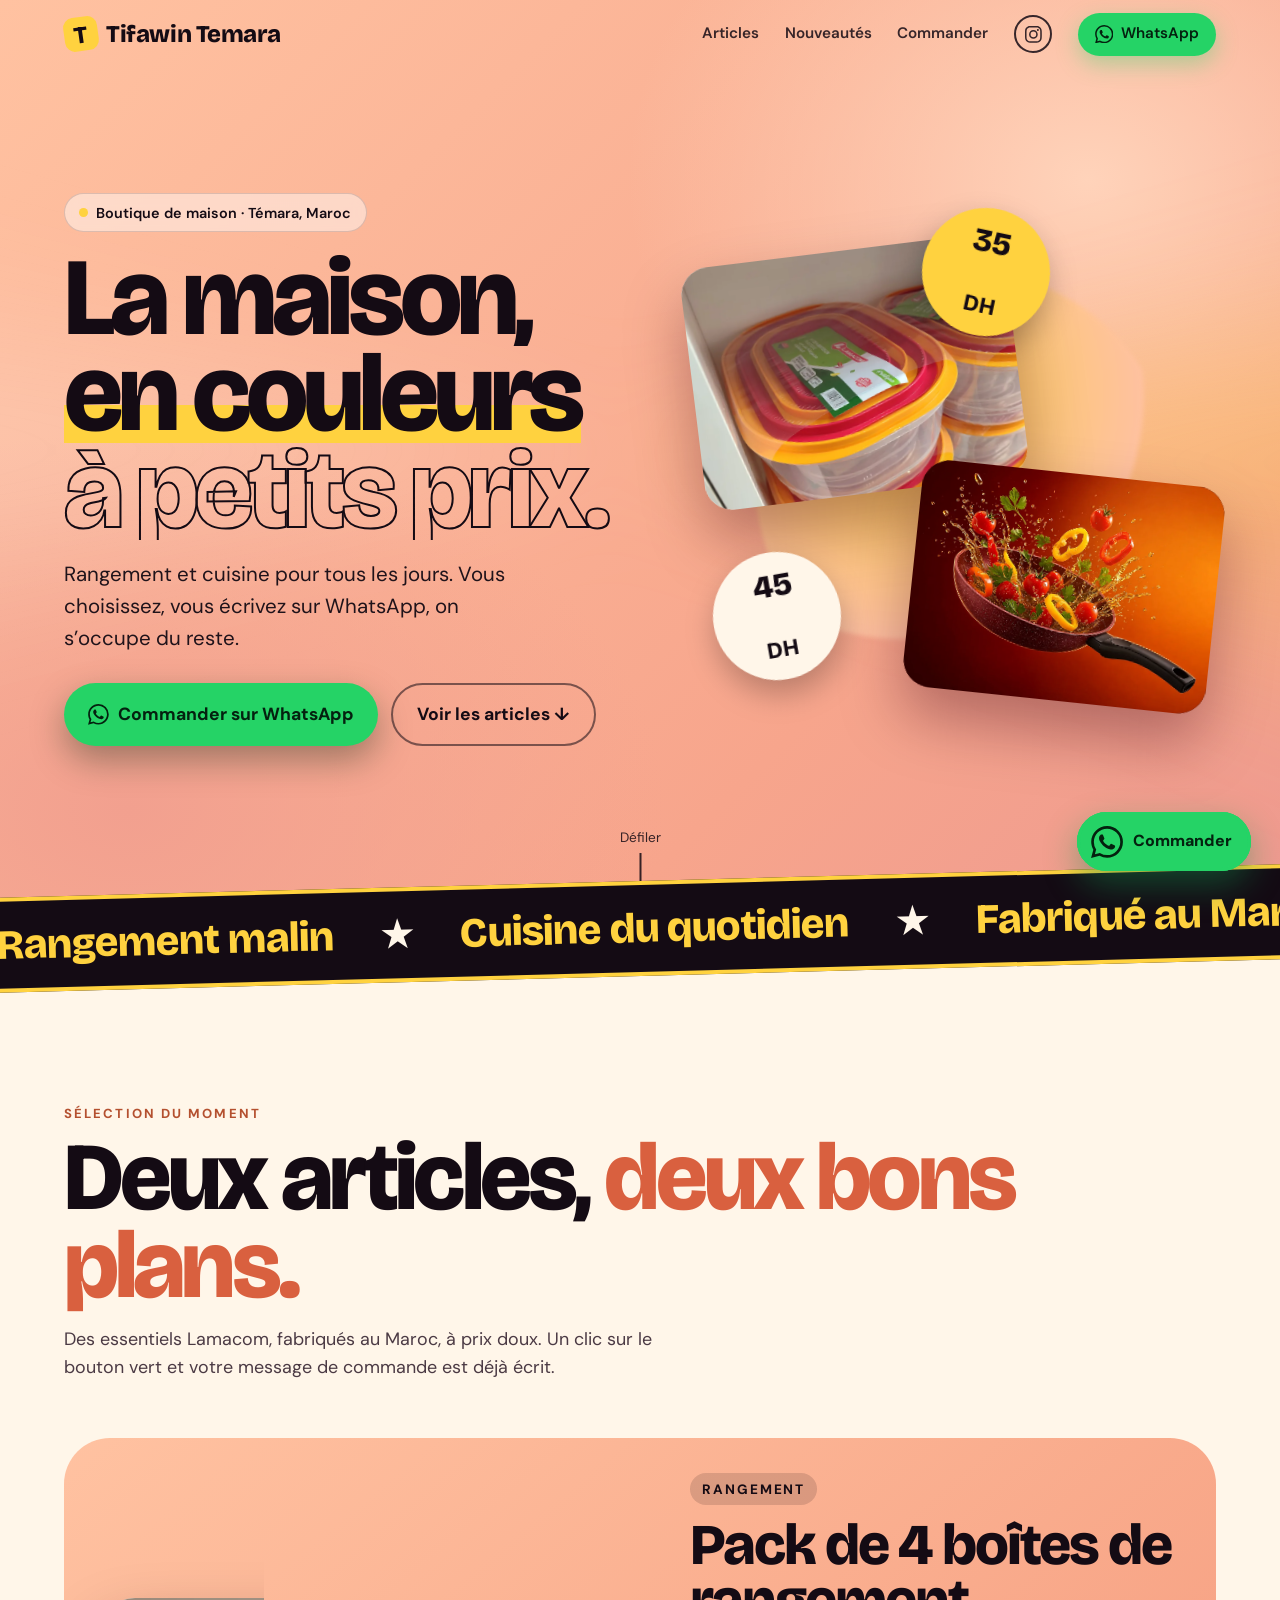
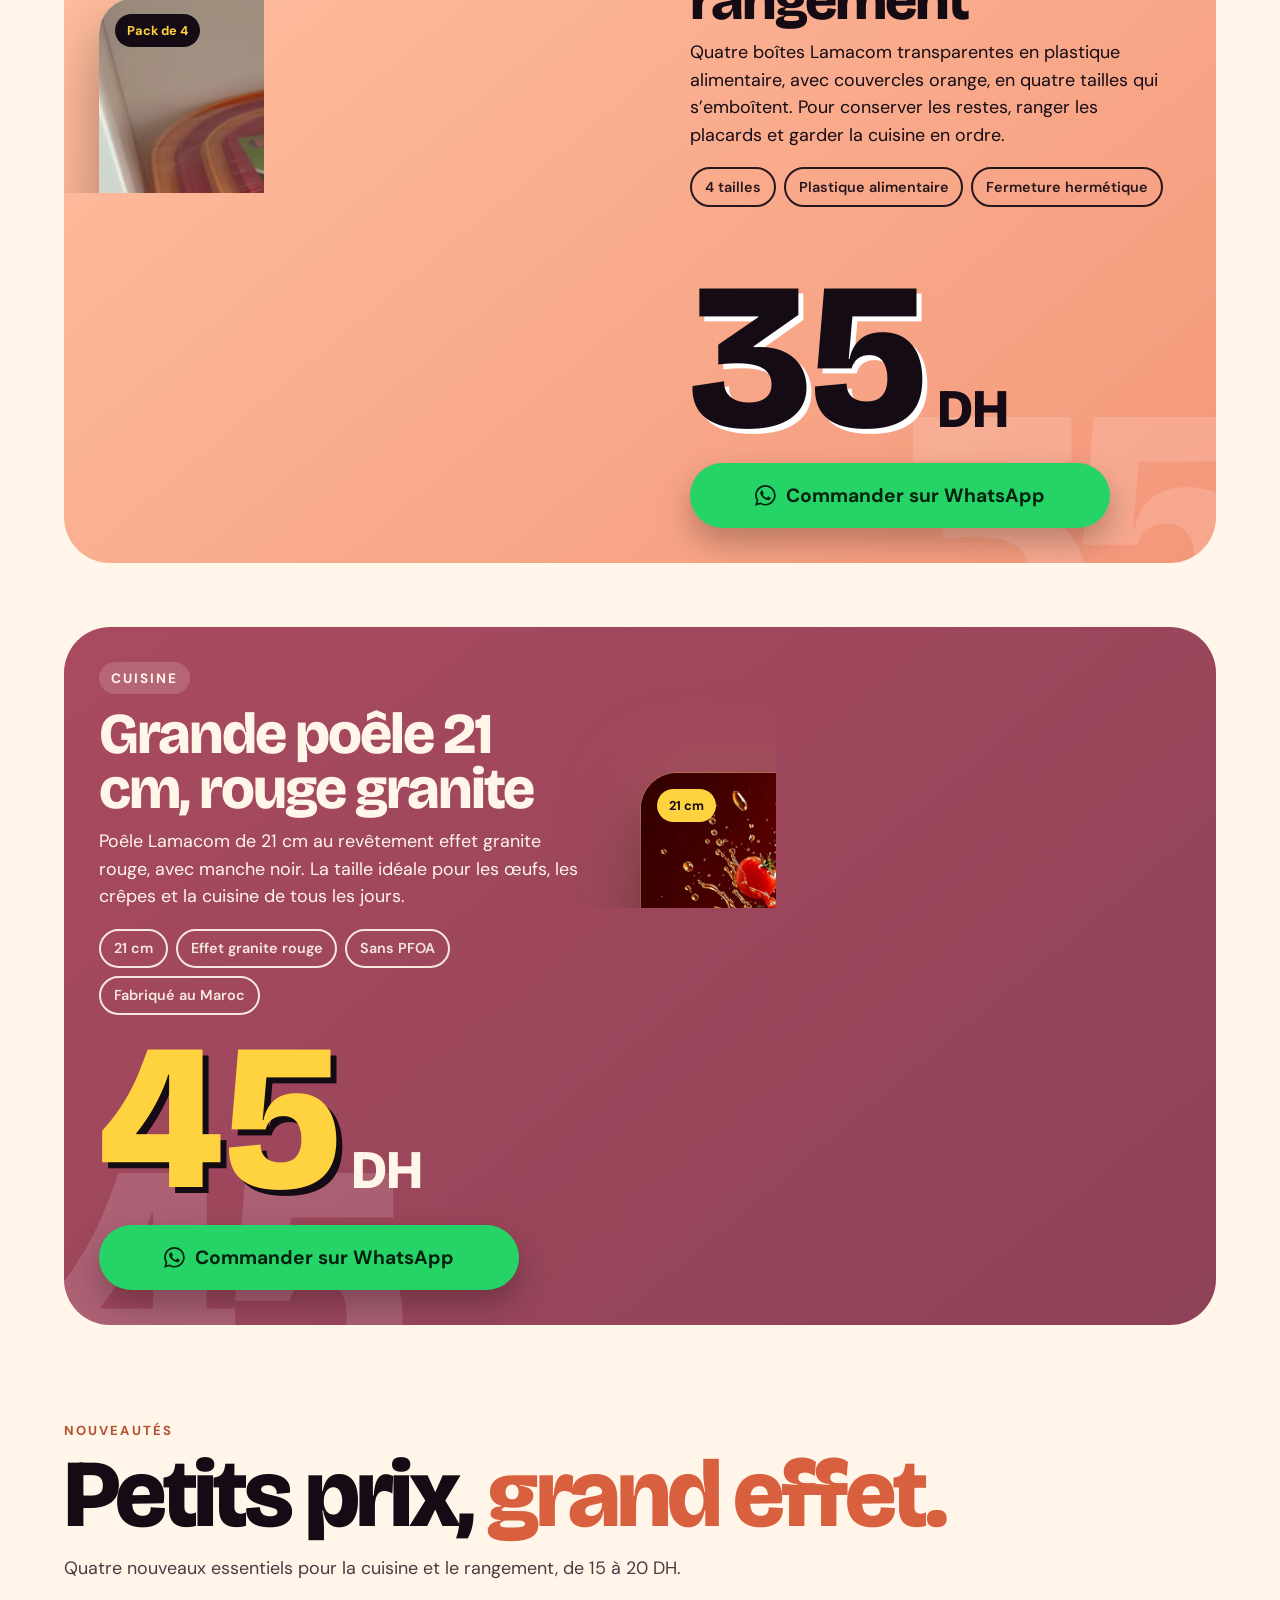
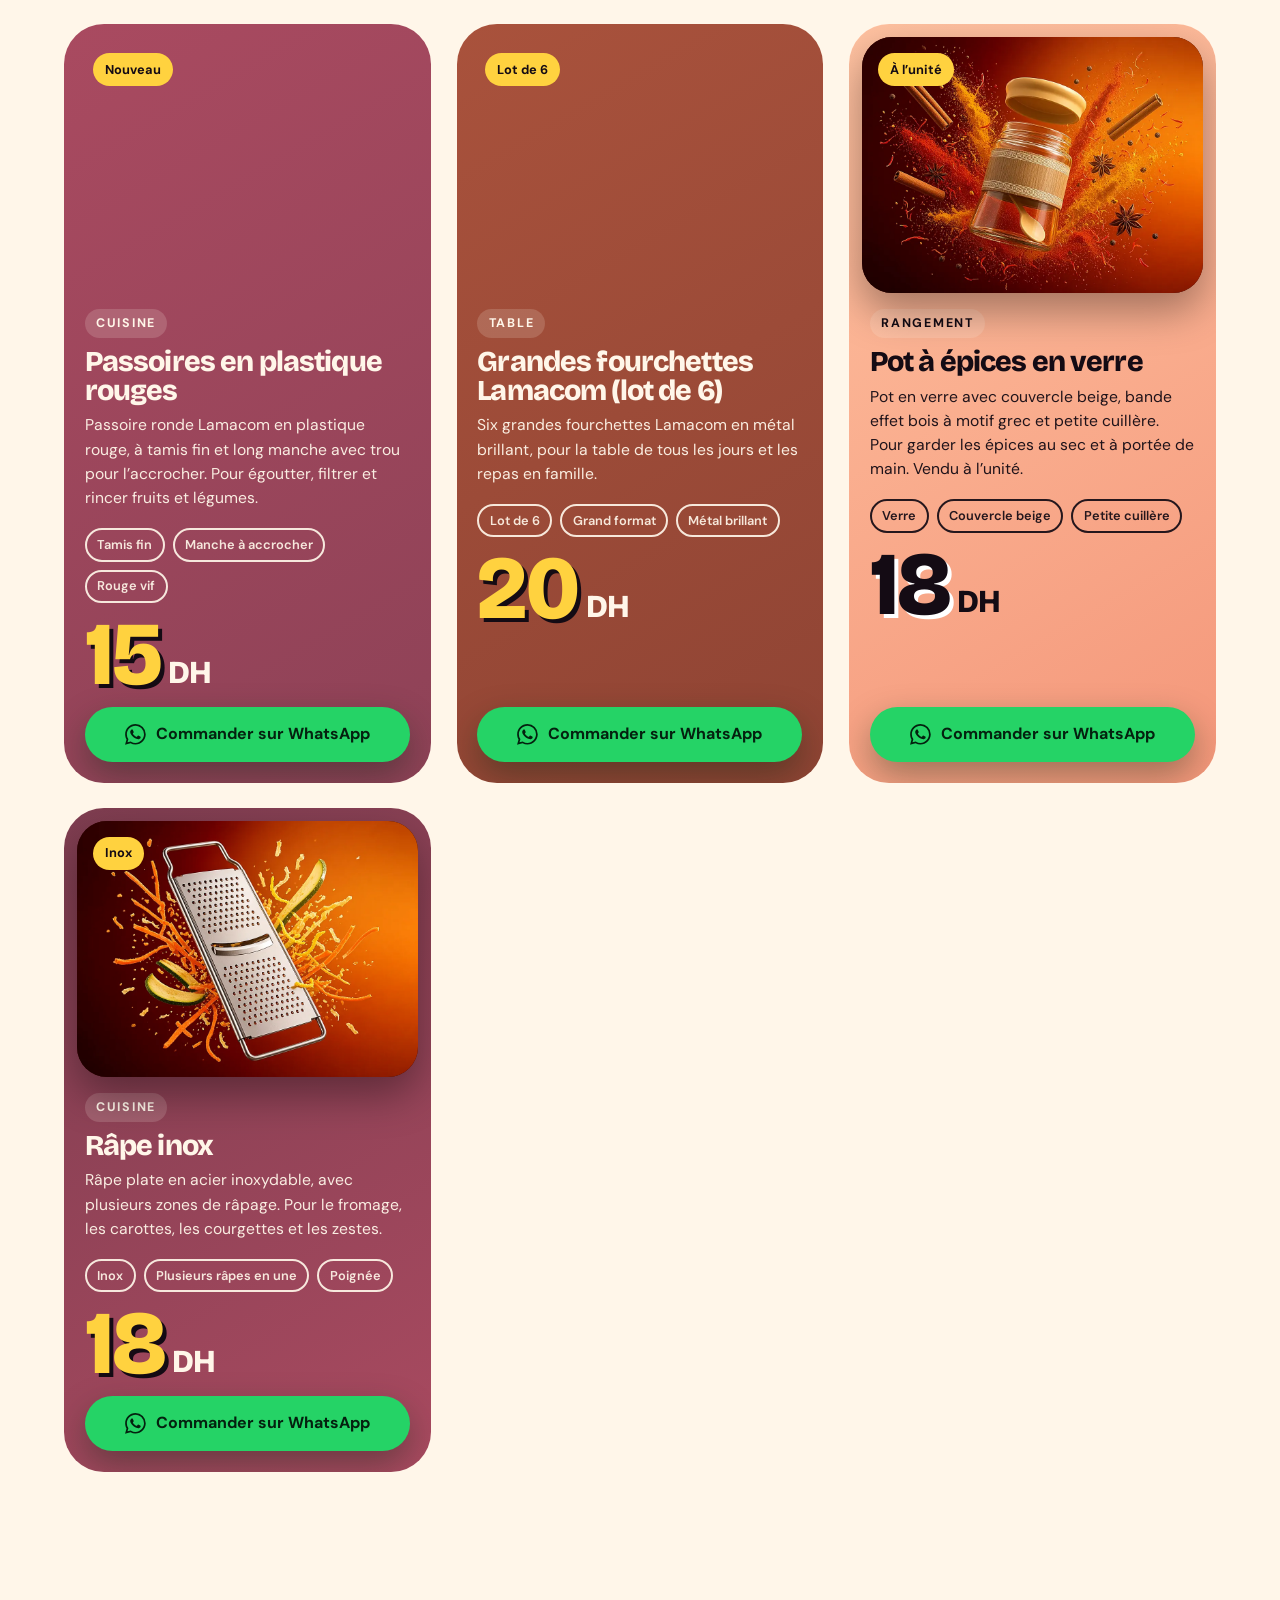
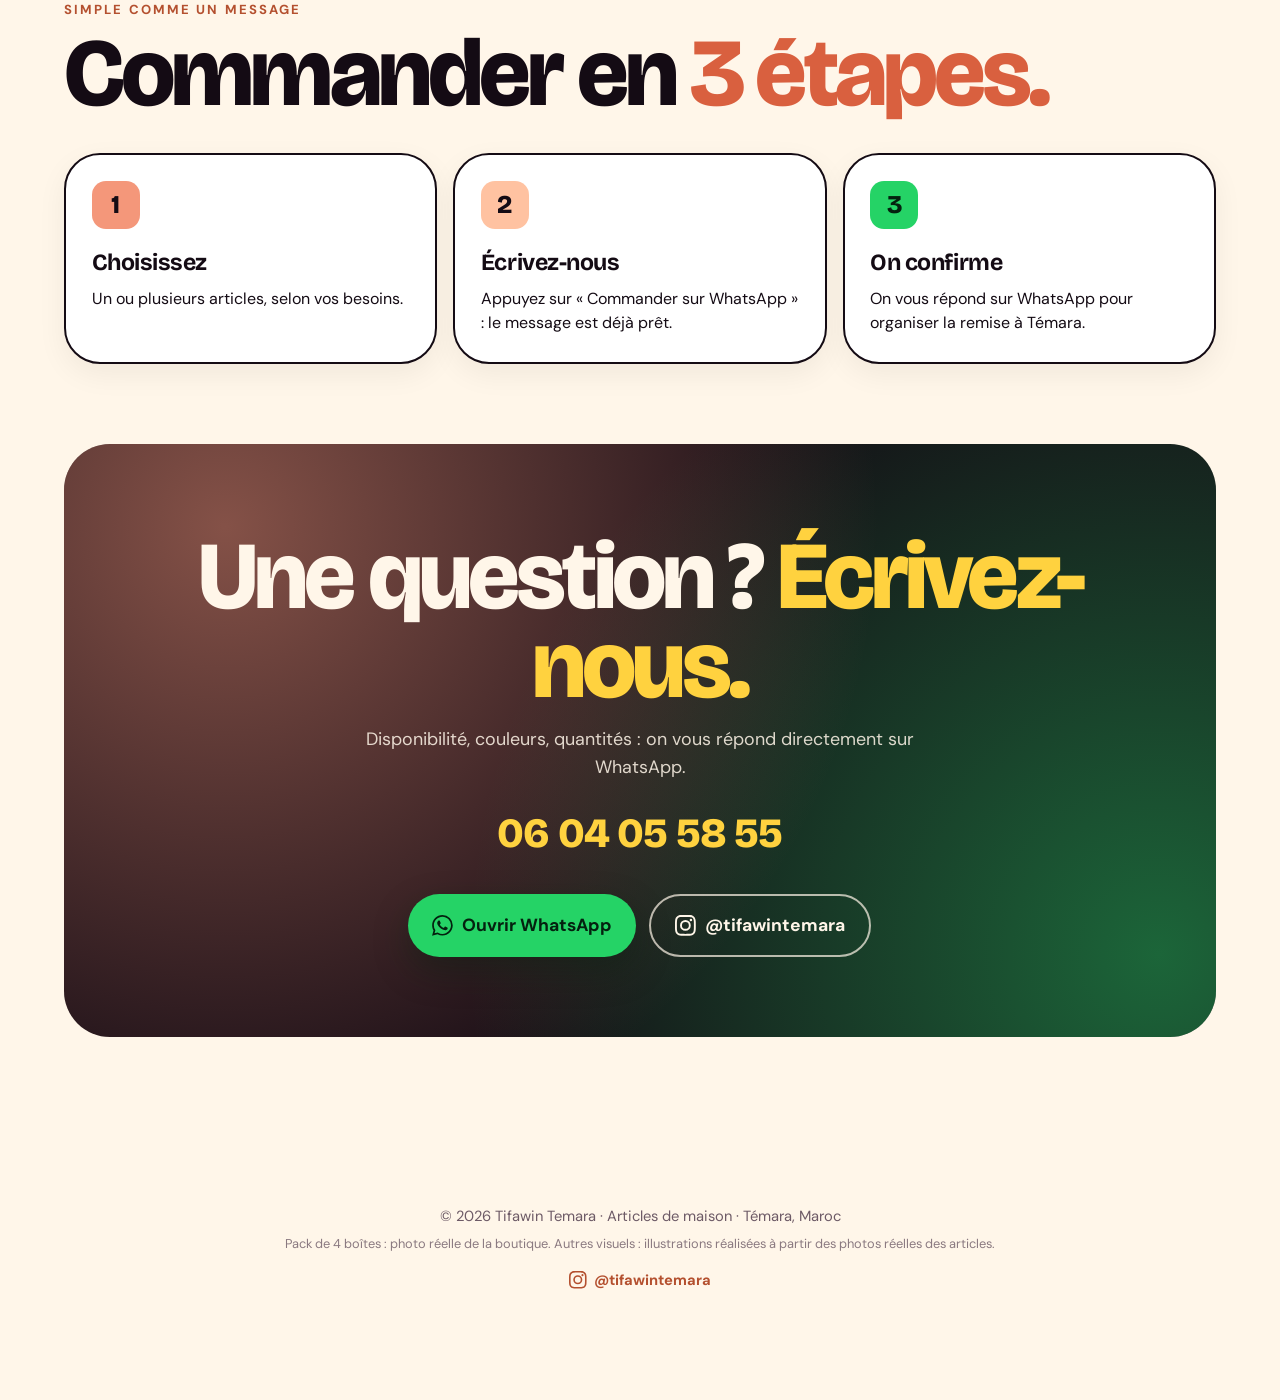
==== index.html @ 14a7c027 "Boîtes : vraie photo de la boutique ; lien Instagram @tifawintemara (index.html seulement)" ====
<!DOCTYPE html>
<html lang="fr">
<head>
<meta charset="UTF-8">
<meta name="viewport" content="width=device-width, initial-scale=1, viewport-fit=cover">
<title>Tifawin Temara · Boîtes de rangement & poêle granite à Témara</title>
<meta name="description" content="Tifawin Temara, boutique d’articles de maison à Témara : pack de 4 boîtes de rangement à 35 DH, grande poêle 21 cm rouge granite à 45 DH, passoires, fourchettes, pot à épices et râpe inox dès 15 DH. Commande directe sur WhatsApp.">
<meta name="theme-color" content="#F4977A">
<link rel="canonical" href="https://tifawintemara.github.io/">
<meta property="og:type" content="website">
<meta property="og:locale" content="fr_MA">
<meta property="og:site_name" content="Tifawin Temara">
<meta property="og:title" content="Tifawin Temara · La maison, en couleurs">
<meta property="og:description" content="Pack de 4 boîtes à 35 DH, poêle 21 cm rouge granite à 45 DH. Commandez sur WhatsApp.">
<meta property="og:url" content="https://tifawintemara.github.io/">
<meta name="twitter:card" content="summary">
<link rel="icon" href="data:image/svg+xml,%3Csvg xmlns='http://www.w3.org/2000/svg' viewBox='0 0 64 64'%3E%3Crect width='64' height='64' rx='16' fill='%23F4977A'/%3E%3Ctext x='32' y='45' font-size='38' font-family='Arial' font-weight='900' fill='%23FFF6E9' text-anchor='middle'%3ET%3C/text%3E%3C/svg%3E">
<link rel="preconnect" href="https://fonts.googleapis.com">
<link rel="preconnect" href="https://fonts.gstatic.com" crossorigin>
<link href="https://fonts.googleapis.com/css2?family=Bricolage+Grotesque:opsz,wght@12..96,400..800&family=DM+Sans:opsz,wght@9..40,400..700&display=swap" rel="stylesheet">
<script type="application/ld+json">
{"@context":"https://schema.org","@type":"Store","name":"Tifawin Temara","address":{"@type":"PostalAddress","addressLocality":"Témara","addressCountry":"MA"},"url":"https://tifawintemara.github.io/","telephone":"+212604055855","sameAs":["https://www.instagram.com/tifawintemara/"],
"makesOffer":[{"@type":"Offer","price":"35","priceCurrency":"MAD","itemOffered":{"@type":"Product","name":"Pack de 4 boîtes de rangement"}},{"@type":"Offer","price":"45","priceCurrency":"MAD","itemOffered":{"@type":"Product","name":"Grande poêle 21 cm, rouge granite"}},{"@type":"Offer","price":"15","priceCurrency":"MAD","itemOffered":{"@type":"Product","name":"Passoires en plastique rouges"}},{"@type":"Offer","price":"20","priceCurrency":"MAD","itemOffered":{"@type":"Product","name":"Grandes fourchettes Lamacom (lot de 6)"}},{"@type":"Offer","price":"18","priceCurrency":"MAD","itemOffered":{"@type":"Product","name":"Pot à épices en verre"}},{"@type":"Offer","price":"18","priceCurrency":"MAD","itemOffered":{"@type":"Product","name":"Râpe inox"}}]}
</script>
<style>
:root{
  --fire:#F4977A; --tang:#FFC2A1; --sun:#FFD23F; --berry:#A94A60; --wine:#8E4257; --fire-text:#B4502F; --fire-title:#D9603F;
  --ink:#140B14; --cream:#FFF6E9; --paper:#FFFFFF; --wa:#25D366; --wa-dark:#128C4A;
  --display:"Bricolage Grotesque", "Arial Black", system-ui, sans-serif;
  --body:"DM Sans", system-ui, sans-serif;
  --r:clamp(20px,3vw,36px);
  --pad:clamp(1.1rem,5vw,4.5rem);
  --ease:cubic-bezier(.2,.8,.2,1);
}
*,*::before,*::after{box-sizing:border-box;margin:0;padding:0}
html{scroll-behavior:smooth;-webkit-text-size-adjust:100%;overflow-x:clip}
body{font-family:var(--body);background:var(--cream);color:var(--ink);line-height:1.55;overflow-x:clip;-webkit-font-smoothing:antialiased}
img,video{display:block;max-width:100%}
a{color:inherit}
:focus-visible{outline:3px solid var(--sun);outline-offset:3px;border-radius:8px}
.skip{position:absolute;left:1rem;top:-5rem;z-index:200;background:var(--ink);color:var(--cream);padding:.7rem 1rem;border-radius:12px}
.skip:focus{top:1rem}
.wrap{width:min(1240px,100% - 2*var(--pad));margin-inline:auto}

/* progress bar (scroll-driven, CSS) */
.progress{position:fixed;inset:0 0 auto 0;height:5px;z-index:120;background:linear-gradient(90deg,var(--sun),var(--fire),var(--berry));transform-origin:0 50%;transform:scaleX(0)}
@supports (animation-timeline: scroll()){
  .progress{animation:grow linear both;animation-timeline:scroll(root)}
  @keyframes grow{to{transform:scaleX(1)}}
}

/* header */
.top{position:fixed;inset:0 0 auto 0;z-index:100;padding:.8rem var(--pad);display:flex;align-items:center;justify-content:space-between;gap:1rem;transition:background .35s,box-shadow .35s,padding .35s}
.top.scrolled{background:rgba(20,11,20,.82);backdrop-filter:blur(14px) saturate(1.4);-webkit-backdrop-filter:blur(14px) saturate(1.4);box-shadow:0 10px 30px rgba(0,0,0,.18);padding-block:.55rem}
.logo{font-family:var(--display);font-weight:800;font-size:clamp(1.15rem,2.4vw,1.5rem);letter-spacing:-.02em;text-decoration:none;color:var(--ink);display:flex;align-items:center;gap:.55rem}
.logo i{display:grid;place-items:center;width:2.1rem;height:2.1rem;border-radius:10px;background:var(--sun);color:var(--ink);font-style:normal;transform:rotate(-8deg)}
.top nav{display:flex;gap:clamp(.6rem,2vw,1.6rem);align-items:center}
.top nav a{color:var(--ink);text-decoration:none;font-weight:600;font-size:.95rem}
.top.scrolled .logo,.top.scrolled nav a.hide-s{color:var(--cream)}
.top nav a.hide-s{opacity:.85}
.top nav a.hide-s:hover{opacity:1;color:var(--fire-text)}
.top.scrolled nav a.hide-s:hover{color:var(--sun)}
.pill{display:inline-flex;align-items:center;gap:.5rem;background:var(--wa);color:#04210F!important;padding:.6rem 1.05rem;border-radius:999px;font-weight:700;box-shadow:0 8px 22px rgba(37,211,102,.35);transition:transform .25s var(--ease)}
.pill:hover{transform:translateY(-2px) scale(1.03)}
.pill svg{width:1.15rem;height:1.15rem;fill:currentColor}
@media (max-width:640px){.hide-s{display:none}}

/* hero */
.hero{position:relative;min-height:100svh;display:grid;align-items:center;overflow:hidden;color:var(--ink);
  background:radial-gradient(60% 70% at 85% 20%,#FFD3BA 0%,transparent 60%),radial-gradient(70% 70% at 10% 90%,#F2A08F 0%,transparent 60%),linear-gradient(135deg,var(--tang),#F7A58C 70%,#EE9A90);isolation:isolate;padding-block:6.5rem 4rem}
.hero::before{content:"";position:absolute;inset:-20%;z-index:-1;background:conic-gradient(from 0deg,transparent 0 20%,rgba(255,210,63,.35) 25%,transparent 32% 70%,rgba(255,255,255,.18) 75%,transparent 80%);filter:blur(60px);animation:spin 18s linear infinite}
@keyframes spin{to{transform:rotate(1turn)}}
.hero-grid{display:grid;grid-template-columns:1.05fr .95fr;gap:clamp(1.5rem,4vw,3rem);align-items:center}
.kicker{display:inline-flex;align-items:center;gap:.5rem;background:rgba(255,255,255,.45);border:1px solid rgba(20,11,20,.15);padding:.45rem .9rem;border-radius:999px;font-weight:600;font-size:.9rem;backdrop-filter:blur(6px)}
.kicker b{width:.55rem;height:.55rem;border-radius:50%;background:var(--sun);box-shadow:0 0 0 0 rgba(255,210,63,.7);animation:ping 1.8s infinite}
@keyframes ping{70%{box-shadow:0 0 0 12px rgba(255,210,63,0)}100%{box-shadow:0 0 0 0 rgba(255,210,63,0)}}
.hero h1{font-family:var(--display);font-weight:800;line-height:.88;letter-spacing:-.045em;font-size:clamp(3.2rem,8.6vw,8rem);margin:1.1rem 0 1.2rem}
.hero h1 .l{display:block;overflow:hidden}
.hero h1 .l span{display:inline-block;transform:translateY(105%);animation:rise .9s var(--ease) forwards}
.hero h1 .l:nth-child(2) span{animation-delay:.12s}
.hero h1 .l:nth-child(3) span{animation-delay:.24s}
.hero h1 em{font-style:normal;color:var(--ink);background:linear-gradient(transparent 58%,var(--sun) 58% 90%,transparent 90%);-webkit-box-decoration-break:clone;box-decoration-break:clone}
.hero h1 .out{color:transparent;-webkit-text-stroke:2px var(--ink)}
@keyframes rise{to{transform:none}}
.hero p.lead{font-size:clamp(1.05rem,1.6vw,1.3rem);max-width:34ch;opacity:.95}
.ctas{display:flex;flex-wrap:wrap;gap:.8rem;margin-top:1.8rem}
.btn{display:inline-flex;align-items:center;justify-content:center;gap:.6rem;font-weight:700;font-size:clamp(1rem,1.4vw,1.1rem);padding:1rem 1.5rem;border-radius:999px;text-decoration:none;transition:transform .25s var(--ease),box-shadow .25s,background .25s;will-change:transform}
.btn svg{width:1.3rem;height:1.3rem;fill:currentColor;flex:none}
.btn-wa{background:var(--wa);color:#04210F;box-shadow:0 14px 34px rgba(4,33,15,.35)}
.btn-wa:hover{transform:translateY(-3px);box-shadow:0 20px 40px rgba(4,33,15,.4)}
.btn-ghost{color:var(--ink);border:2px solid rgba(20,11,20,.55)}
.btn-ghost:hover{background:var(--ink);color:var(--cream)}
.stage{position:relative;aspect-ratio:1/1;width:100%;max-width:620px;justify-self:center}
.blob{position:absolute;border-radius:50%;filter:blur(2px)}
.blob.a{inset:12% 8% 8% 12%;background:radial-gradient(circle at 35% 30%,var(--sun),var(--tang) 60%,transparent 61%);opacity:.95;animation:breathe 7s ease-in-out infinite}
@keyframes breathe{50%{transform:scale(1.06) rotate(8deg)}}
.float{position:absolute;border-radius:28px;background:var(--paper);box-shadow:0 30px 60px rgba(60,0,20,.35);overflow:hidden;transition:transform .2s linear}
.float img{width:100%;height:100%;object-fit:cover}
.float.f1{background:#f4f1ec;width:62%;aspect-ratio:4/3;left:0;top:8%;rotate:-7deg;animation:bob 6s ease-in-out infinite}
.float.f2{background:#3a0a0a;width:58%;aspect-ratio:4/3;right:0;bottom:6%;rotate:6deg;animation:bob 6s ease-in-out -3s infinite}
@keyframes bob{50%{translate:0 -16px}}
.sticker{position:absolute;z-index:3;display:grid;place-items:center;text-align:center;width:clamp(86px,12vw,128px);aspect-ratio:1;border-radius:50%;background:var(--sun);color:var(--ink);font-family:var(--display);font-weight:800;line-height:.9;box-shadow:0 14px 30px rgba(0,0,0,.25);animation:wob 4s ease-in-out infinite}
.sticker small{display:block;font-size:.72em;font-weight:700}
.sticker.s1{left:44%;top:0;font-size:clamp(1.3rem,2.6vw,2rem);rotate:12deg}
.sticker.s2{left:4%;bottom:10%;font-size:clamp(1.3rem,2.6vw,2rem);background:var(--cream);rotate:-10deg;animation-delay:-2s}
@keyframes wob{50%{transform:scale(1.08) rotate(-6deg)}}
.scroll-hint{position:absolute;left:50%;bottom:1.2rem;translate:-50% 0;font-size:.85rem;opacity:.85;display:flex;flex-direction:column;align-items:center;gap:.3rem}
.scroll-hint::after{content:"";width:2px;height:28px;background:var(--ink);animation:drip 1.6s ease-in-out infinite;transform-origin:top}
@keyframes drip{0%{transform:scaleY(0)}50%{transform:scaleY(1)}100%{transform:scaleY(0);transform-origin:bottom}}
@media (max-width:860px){
  .hero-grid{grid-template-columns:1fr}
  .stage{max-width:440px;order:-1;margin-top:.5rem}
  .hero{padding-block:5.5rem 3.5rem}
  .scroll-hint{display:none}
}

/* marquee */
.marquee{background:var(--ink);color:var(--sun);overflow:hidden;border-block:4px solid var(--sun);rotate:-1.5deg;margin:-1.2rem -2vw 0;position:relative;z-index:5}
.marquee .track{display:flex;width:max-content;animation:slide 26s linear infinite}
.marquee span{font-family:var(--display);font-weight:800;font-size:clamp(1.4rem,3.6vw,2.6rem);padding:.7rem 1.4rem;white-space:nowrap;letter-spacing:-.02em}
.marquee span:nth-child(even){color:var(--cream)}
@keyframes slide{to{transform:translateX(-50%)}}

/* section heads */
.section{padding-block:clamp(4.5rem,10vw,8rem)}
.eyebrow{font-weight:700;text-transform:uppercase;letter-spacing:.16em;font-size:.82rem;color:var(--fire-text)}
.h2{font-family:var(--display);font-weight:800;letter-spacing:-.04em;line-height:.92;font-size:clamp(2.6rem,7.5vw,6rem);margin:.6rem 0 1rem}
.h2 em{font-style:normal;color:var(--fire-title)}
.sub{max-width:52ch;font-size:clamp(1rem,1.4vw,1.15rem);color:#4b3a44}

/* products */
.products{display:grid;gap:clamp(2rem,5vw,4rem);margin-top:clamp(2rem,5vw,3.5rem)}
.product{--accent:var(--tang);--accent2:var(--fire);position:relative;display:grid;grid-template-columns:1.1fr 1fr;gap:clamp(1.2rem,4vw,3.5rem);align-items:center;padding:clamp(1.1rem,3vw,2.2rem);border-radius:calc(var(--r) + 10px);background:linear-gradient(140deg,var(--accent),var(--accent2));color:var(--ink);overflow:hidden;container-type:inline-size;isolation:isolate}
.product.pan{--accent:var(--berry);--accent2:var(--wine);color:var(--cream);grid-template-columns:1fr 1.1fr}
.product.pan .media{order:2}
.product .tilt{background:#3a0a0a}
.product.box .tilt{background:#f4f1ec}
.product.pan .tilt{background:#3a0a0a;box-shadow:0 30px 70px rgba(0,0,0,.45),0 0 0 1px rgba(255,210,63,.25),0 0 80px rgba(244,151,122,.35)}
.product.pan .badge{background:var(--sun);color:var(--ink)}
.product::before{content:attr(data-big);position:absolute;z-index:-1;right:-2%;bottom:-18%;font-family:var(--display);font-weight:800;font-size:clamp(9rem,26vw,22rem);line-height:1;letter-spacing:-.06em;color:rgba(255,255,255,.14);pointer-events:none}
.product.pan::before{left:-2%;right:auto}
.media{perspective:1100px}
.tilt{position:relative;border-radius:var(--r);background:var(--paper);aspect-ratio:4/3;overflow:hidden;box-shadow:0 30px 60px rgba(40,0,10,.35);transform-style:preserve-3d;transition:transform .5s var(--ease)}
.tilt img,.tilt video{width:100%;height:100%;object-fit:cover}
.tilt .kb{animation:kenburns 16s ease-in-out infinite alternate;transform-origin:60% 55%}
@keyframes kenburns{from{transform:scale(1)}to{transform:scale(1.12) translate(-2%,-1.5%)}}
.tilt .shine{position:absolute;inset:0;pointer-events:none;background:radial-gradient(circle at var(--mx,50%) var(--my,30%),rgba(255,255,255,.55),transparent 45%);opacity:0;transition:opacity .3s;mix-blend-mode:soft-light}
.tilt:hover .shine{opacity:1}
.badge{position:absolute;top:1rem;left:1rem;z-index:2;background:var(--ink);color:var(--sun);font-weight:700;font-size:.8rem;padding:.4rem .75rem;border-radius:999px;transform:translateZ(40px)}
.info .tag{display:inline-block;font-weight:700;font-size:.85rem;text-transform:uppercase;letter-spacing:.14em;background:rgba(20,11,20,.14);padding:.35rem .75rem;border-radius:999px}
.product.pan .info .tag{background:rgba(255,246,233,.16)}
.info h3{font-family:var(--display);font-weight:800;letter-spacing:-.035em;line-height:.95;font-size:clamp(2rem,5vw,3.6rem);margin:.8rem 0 .7rem}
.info p{font-size:clamp(1rem,1.4vw,1.15rem);max-width:40ch}
.feats{list-style:none;display:flex;flex-wrap:wrap;gap:.5rem;margin:1.1rem 0 0}
.feats li{font-weight:600;font-size:.9rem;padding:.4rem .8rem;border-radius:999px;border:2px solid currentColor;opacity:.92}
.price{display:flex;align-items:flex-end;gap:.6rem;margin:1.3rem 0 1.4rem;font-family:var(--display);font-weight:800;line-height:.8;letter-spacing:-.06em}
.price .n{font-size:clamp(6rem,22vw,13rem);color:var(--paper);text-shadow:6px 6px 0 var(--ink)}
.product.pan .price .n{color:var(--sun)}
.product.box .price .n{color:var(--ink);text-shadow:5px 5px 0 var(--paper)}
.price .c{font-size:clamp(1.8rem,5vw,3.4rem);padding-bottom:.6rem}
@container (max-width: 760px){
  .product,.product.pan{grid-template-columns:1fr}
  .product.pan .media{order:0}
}
@media (max-width:760px){
  .product,.product.pan{grid-template-columns:1fr}
  .product.pan .media{order:0}
}
.btn-order{width:100%;max-width:420px;font-size:clamp(1.05rem,1.6vw,1.2rem);padding:1.1rem 1.6rem}
.product .btn-wa{box-shadow:0 14px 30px rgba(0,0,0,.25)}


/* more items grid */
.more{scroll-margin-top:5rem;margin-top:clamp(3.5rem,8vw,6rem)}
.grid4{display:grid;grid-template-columns:repeat(auto-fit,minmax(min(100%,290px),1fr));gap:clamp(1rem,2.5vw,1.6rem);margin-top:clamp(1.6rem,4vw,2.6rem)}
.card{--c1:var(--berry);--c2:var(--wine);position:relative;display:flex;flex-direction:column;border-radius:calc(var(--r) + 4px);padding:.8rem .8rem 1.3rem;background:linear-gradient(150deg,var(--c1),var(--c2));color:var(--cream);overflow:hidden;isolation:isolate;transition:transform .35s var(--ease),box-shadow .35s}
.card:nth-child(2){--c1:#A9523C;--c2:#8F4434}
.card:nth-child(3){--c1:var(--tang);--c2:var(--fire);color:var(--ink)}
.card:nth-child(4){--c1:#7E3D50;--c2:var(--berry)}
.card:hover{transform:translateY(-6px);box-shadow:0 24px 50px rgba(60,0,20,.3)}
.card .media{perspective:900px}
.card .tilt{border-radius:calc(var(--r) - 6px);background:#3a0a0a;box-shadow:0 18px 40px rgba(0,0,0,.35)}
.card .badge{background:var(--sun);color:var(--ink)}
.card .body{padding:1rem .5rem 0;display:flex;flex-direction:column;flex:1}
.card h3{font-family:var(--display);font-weight:800;letter-spacing:-.03em;line-height:1;font-size:clamp(1.45rem,2.4vw,1.8rem);margin-bottom:.5rem}
.card p{font-size:.98rem;opacity:.95}
.card .feats li{font-size:.8rem;padding:.3rem .65rem}
.card .price{margin:1rem 0 1rem;gap:.4rem}
.card .price .n{font-size:clamp(4.2rem,9vw,5.6rem);color:var(--sun);text-shadow:4px 4px 0 var(--ink)}
.card:nth-child(3) .price .n{color:var(--ink);text-shadow:4px 4px 0 var(--paper)}
.card .price .c{font-size:clamp(1.4rem,3vw,2rem);padding-bottom:.35rem}
.card .btn-order{margin-top:auto;max-width:none;padding:.95rem 1.2rem;font-size:1rem}

/* steps */
.steps{display:grid;grid-template-columns:repeat(auto-fit,minmax(min(100%,240px),1fr));gap:1rem;margin-top:2.2rem;counter-reset:s}
.step{background:var(--paper);border-radius:var(--r);padding:1.6rem;box-shadow:0 10px 30px rgba(20,11,20,.06);border:2px solid var(--ink);position:relative;transition:transform .3s var(--ease),box-shadow .3s}
.step:hover{transform:translate(-4px,-4px);box-shadow:8px 8px 0 var(--ink)}
.step::before{counter-increment:s;content:counter(s);display:grid;place-items:center;width:3rem;height:3rem;border-radius:14px;font-family:var(--display);font-weight:800;font-size:1.6rem;background:var(--fire);color:var(--ink);margin-bottom:1rem}
.step:nth-child(2)::before{background:var(--tang);color:var(--ink)}
.step:nth-child(3)::before{background:var(--wa);color:#04210F}
.step h3{font-family:var(--display);font-size:1.45rem;letter-spacing:-.02em;margin-bottom:.35rem}

/* final cta */
.final{background:var(--ink);color:var(--cream);border-radius:calc(var(--r) + 10px);padding:clamp(2.2rem,7vw,5rem);text-align:center;position:relative;overflow:hidden;isolation:isolate}
.final::before{content:"";position:absolute;inset:-40%;z-index:-1;background:radial-gradient(circle at 30% 30%,rgba(244,151,122,.5),transparent 40%),radial-gradient(circle at 75% 70%,rgba(37,211,102,.45),transparent 40%);animation:spin 22s linear infinite}
.final .h2{color:var(--cream)}
.final .h2 em{color:var(--sun)}
.final .sub{color:rgba(255,246,233,.85);margin-inline:auto}
.final .ctas{justify-content:center}
.num{display:block;font-family:var(--display);font-weight:800;font-size:clamp(1.6rem,4vw,2.6rem);letter-spacing:-.02em;margin-top:1.2rem;color:var(--sun)}
footer{padding:2.5rem var(--pad) 6.5rem;text-align:center;color:#6d5a66;font-size:.92rem}
footer small{display:block;margin-top:.4rem;font-size:.8rem;opacity:.8}

.ig-icon{display:grid;place-items:center;width:2.4rem;height:2.4rem;border-radius:50%;color:var(--ink);border:2px solid currentColor;opacity:.85;transition:opacity .2s,transform .25s var(--ease)}
.ig-icon:hover{opacity:1;transform:translateY(-2px)}
.ig-icon svg{width:1.05rem;height:1.05rem;fill:currentColor}
.top.scrolled .ig-icon{color:var(--cream)}
.btn-ig{color:var(--cream);border:2px solid rgba(255,246,233,.7)}
.btn-ig:hover{background:var(--cream);color:var(--ink)}
.ig-foot{display:inline-flex;align-items:center;gap:.45rem;margin-top:.9rem;font-weight:700;color:var(--fire-text);text-decoration:none}
.ig-foot:hover{text-decoration:underline}
.ig-foot svg{width:1.1rem;height:1.1rem;fill:currentColor}
/* floating whatsapp */
.wa-float{position:fixed;right:clamp(1rem,3vw,1.8rem);bottom:clamp(1rem,3vw,1.8rem);z-index:150;display:flex;align-items:center;gap:.6rem;background:var(--wa);color:#04210F;text-decoration:none;font-weight:800;border-radius:999px;padding:.85rem 1.2rem .85rem .9rem;box-shadow:0 14px 34px rgba(18,140,74,.45)}
.wa-float svg{width:2rem;height:2rem;fill:currentColor}
.wa-float::before,.wa-float::after{content:"";position:absolute;inset:0;border-radius:inherit;border:3px solid var(--wa);animation:pulse 2.2s ease-out infinite;z-index:-1}
.wa-float::after{animation-delay:1.1s}
@keyframes pulse{from{transform:scale(1);opacity:.8}to{transform:scale(1.45);opacity:0}}
.wa-float:hover{transform:scale(1.05)}
@media (max-width:520px){.wa-float .t{display:none}.wa-float{padding:.95rem}}

/* reveal on scroll (JS IntersectionObserver adds .in) */
.js .reveal{opacity:0;transform:translateY(40px) scale(.98);transition:opacity .8s var(--ease),transform .8s var(--ease)}
.js .reveal.in{opacity:1;transform:none}
.js .reveal.d1{transition-delay:.1s}.js .reveal.d2{transition-delay:.2s}.js .reveal.d3{transition-delay:.3s}
/* CSS scroll-driven extra: image rises/rotates as product enters */
@supports (animation-timeline: view()){
  .product .media .tilt-wrap{animation:enter linear both;animation-timeline:view();animation-range:entry 0% cover 40%}
  @keyframes enter{from{transform:translateY(60px) rotate(-4deg) scale(.92);opacity:.4}to{transform:none;opacity:1}}
  .product::before{animation:drift linear both;animation-timeline:view()}
  @keyframes drift{from{translate:-8% 0}to{translate:8% 0}}
}

@media (prefers-reduced-motion: reduce){
  html{scroll-behavior:auto}
  *,*::before,*::after{animation:none!important;transition:none!important}
  .hero h1 .l span{transform:none}
  .js .reveal{opacity:1;transform:none}
  .wa-float::before,.wa-float::after{display:none}
}
</style>
</head>
<body>
<a class="skip" href="#produits">Aller aux articles</a>
<div class="progress" aria-hidden="true"></div>

<header class="top" id="top">
  <a class="logo" href="#accueil"><i>T</i>Tifawin Temara</a>
  <nav aria-label="Navigation principale">
    <a class="hide-s" href="#produits">Articles</a>
    <a class="hide-s" href="#nouveautes">Nouveautés</a>
    <a class="hide-s" href="#commander">Commander</a>
    <a class="ig-icon" href="https://www.instagram.com/tifawintemara/" target="_blank" rel="noopener noreferrer" aria-label="Instagram @tifawintemara (nouvel onglet)" title="@tifawintemara"><svg viewBox="0 0 24 24" aria-hidden="true" focusable="false"><path d="M12 2.2c3.2 0 3.6 0 4.8.1 1.2.1 1.8.2 2.2.4.6.2 1 .5 1.4.9.4.4.7.8.9 1.4.2.4.4 1.1.4 2.2.1 1.3.1 1.6.1 4.8s0 3.6-.1 4.8c-.1 1.2-.2 1.8-.4 2.2-.2.6-.5 1-.9 1.4-.4.4-.8.7-1.4.9-.4.2-1.1.4-2.2.4-1.3.1-1.6.1-4.8.1s-3.6 0-4.8-.1c-1.2-.1-1.8-.2-2.2-.4-.6-.2-1-.5-1.4-.9-.4-.4-.7-.8-.9-1.4-.2-.4-.4-1.1-.4-2.2C2.2 15.6 2.2 15.2 2.2 12s0-3.6.1-4.8c.1-1.2.2-1.8.4-2.2.2-.6.5-1 .9-1.4.4-.4.8-.7 1.4-.9.4-.2 1.1-.4 2.2-.4C8.4 2.2 8.8 2.2 12 2.2M12 0C8.7 0 8.3 0 7.1.1 5.8.1 4.9.3 4.1.6c-.8.3-1.5.7-2.1 1.4C1.3 2.6.9 3.3.6 4.1.3 4.9.1 5.8.1 7.1 0 8.3 0 8.7 0 12s0 3.7.1 4.9c.1 1.3.3 2.2.6 2.9.3.8.7 1.5 1.4 2.1.7.7 1.3 1.1 2.1 1.4.8.3 1.6.5 2.9.6 1.2.1 1.6.1 4.9.1s3.7 0 4.9-.1c1.3-.1 2.2-.3 2.9-.6.8-.3 1.5-.7 2.1-1.4.7-.7 1.1-1.3 1.4-2.1.3-.8.5-1.6.6-2.9.1-1.2.1-1.6.1-4.9s0-3.7-.1-4.9c-.1-1.3-.3-2.2-.6-2.9-.3-.8-.7-1.5-1.4-2.1C21.4 1.3 20.7.9 19.9.6 19.1.3 18.2.1 16.9.1 15.7 0 15.3 0 12 0zm0 5.8a6.2 6.2 0 1 0 0 12.4 6.2 6.2 0 0 0 0-12.4zM12 16a4 4 0 1 1 0-8 4 4 0 0 1 0 8zm6.4-11.8a1.4 1.4 0 1 0 0 2.9 1.4 1.4 0 0 0 0-2.9z"/></svg></a>
    <a class="pill" data-wa data-wa-text="Bonjour Tifawin Temara, je voudrais des informations sur vos articles." href="https://wa.me/212604055855"><svg viewBox="0 0 24 24" aria-hidden="true" focusable="false"><path d="M17.47 14.38c-.3-.15-1.76-.87-2.03-.97-.27-.1-.47-.15-.67.15-.2.3-.77.97-.94 1.16-.17.2-.35.22-.64.08-.3-.15-1.26-.47-2.39-1.48-.88-.79-1.48-1.76-1.65-2.06-.17-.3-.02-.46.13-.6.13-.14.3-.35.45-.52.15-.18.2-.3.3-.5.1-.2.05-.37-.03-.52-.07-.15-.67-1.61-.92-2.2-.24-.58-.49-.5-.67-.51h-.57c-.2 0-.52.07-.79.37-.27.3-1.04 1.02-1.04 2.48 0 1.46 1.07 2.88 1.21 3.07.15.2 2.1 3.2 5.08 4.49.71.3 1.26.49 1.7.63.71.22 1.36.19 1.87.12.57-.09 1.76-.72 2-1.42.25-.69.25-1.29.17-1.41-.07-.12-.27-.2-.57-.35m-5.42 7.4h-.01a9.87 9.87 0 0 1-5.03-1.38l-.36-.21-3.74.98 1-3.65-.24-.37a9.86 9.86 0 0 1-1.51-5.26c0-5.45 4.44-9.88 9.89-9.88 2.64 0 5.12 1.03 6.99 2.9a9.83 9.83 0 0 1 2.89 6.99c0 5.45-4.43 9.88-9.88 9.88m8.41-18.3A11.82 11.82 0 0 0 12.05 0C5.5 0 .16 5.34.16 11.89c0 2.1.55 4.14 1.59 5.95L.06 24l6.3-1.65a11.88 11.88 0 0 0 5.69 1.45h.01c6.55 0 11.89-5.34 11.89-11.89a11.82 11.82 0 0 0-3.48-8.41z"/></svg><span>WhatsApp</span></a>
  </nav>
</header>

<main id="accueil">
  <section class="hero" aria-labelledby="titre">
    <div class="wrap hero-grid">
      <div>
        <span class="kicker"><b aria-hidden="true"></b>Boutique de maison · Témara, Maroc</span>
        <h1 id="titre">
          <span class="l"><span>La maison,</span></span>
          <span class="l"><span><em>en couleurs</em></span></span>
          <span class="l"><span class="out">à petits prix.</span></span>
        </h1>
        <p class="lead">Rangement et cuisine pour tous les jours. Vous choisissez, vous écrivez sur WhatsApp, on s’occupe du reste.</p>
        <div class="ctas">
          <a class="btn btn-wa" data-wa data-wa-text="Bonjour Tifawin Temara, je voudrais commander." href="https://wa.me/212604055855"><svg viewBox="0 0 24 24" aria-hidden="true" focusable="false"><path d="M17.47 14.38c-.3-.15-1.76-.87-2.03-.97-.27-.1-.47-.15-.67.15-.2.3-.77.97-.94 1.16-.17.2-.35.22-.64.08-.3-.15-1.26-.47-2.39-1.48-.88-.79-1.48-1.76-1.65-2.06-.17-.3-.02-.46.13-.6.13-.14.3-.35.45-.52.15-.18.2-.3.3-.5.1-.2.05-.37-.03-.52-.07-.15-.67-1.61-.92-2.2-.24-.58-.49-.5-.67-.51h-.57c-.2 0-.52.07-.79.37-.27.3-1.04 1.02-1.04 2.48 0 1.46 1.07 2.88 1.21 3.07.15.2 2.1 3.2 5.08 4.49.71.3 1.26.49 1.7.63.71.22 1.36.19 1.87.12.57-.09 1.76-.72 2-1.42.25-.69.25-1.29.17-1.41-.07-.12-.27-.2-.57-.35m-5.42 7.4h-.01a9.87 9.87 0 0 1-5.03-1.38l-.36-.21-3.74.98 1-3.65-.24-.37a9.86 9.86 0 0 1-1.51-5.26c0-5.45 4.44-9.88 9.89-9.88 2.64 0 5.12 1.03 6.99 2.9a9.83 9.83 0 0 1 2.89 6.99c0 5.45-4.43 9.88-9.88 9.88m8.41-18.3A11.82 11.82 0 0 0 12.05 0C5.5 0 .16 5.34.16 11.89c0 2.1.55 4.14 1.59 5.95L.06 24l6.3-1.65a11.88 11.88 0 0 0 5.69 1.45h.01c6.55 0 11.89-5.34 11.89-11.89a11.82 11.82 0 0 0-3.48-8.41z"/></svg>Commander sur WhatsApp</a>
          <a class="btn btn-ghost" href="#produits">Voir les articles ↓</a>
        </div>
      </div>
      <div class="stage" data-parallax aria-hidden="true">
        <div class="blob a"></div>
        <div class="float f1" data-depth="18"><img data-src-from=".product.box .tilt img" alt="" width="1000" height="750" decoding="async"></div>
        <div class="float f2" data-depth="-24"><img src="[data-uri]" alt="" width="1000" height="750" decoding="async"></div>
        <div class="sticker s1">35<small>DH</small></div>
        <div class="sticker s2">45<small>DH</small></div>
      </div>
    </div>
    <span class="scroll-hint" aria-hidden="true">Défiler</span>
  </section>

  <div class="marquee" aria-hidden="true"><div class="track">
    <span>Rangement malin</span><span>★</span><span>Cuisine du quotidien</span><span>★</span><span>Fabriqué au Maroc</span><span>★</span><span>Commande WhatsApp</span><span>★</span>
    <span>Rangement malin</span><span>★</span><span>Cuisine du quotidien</span><span>★</span><span>Fabriqué au Maroc</span><span>★</span><span>Commande WhatsApp</span><span>★</span>
  </div></div>

  <section class="section" id="produits" aria-labelledby="t-prod">
    <div class="wrap">
      <p class="eyebrow reveal">Sélection du moment</p>
      <h2 class="h2 reveal d1" id="t-prod">Deux articles, <em>deux bons plans.</em></h2>
      <p class="sub reveal d2">Des essentiels Lamacom, fabriqués au Maroc, à prix doux. Un clic sur le bouton vert et votre message de commande est déjà écrit.</p>

      <div class="products">
        <article class="product box reveal" data-big="35" aria-labelledby="p1">
          <div class="media"><div class="tilt-wrap"><div class="tilt" data-tilt>
            <span class="badge">Pack de 4</span>
            <img class="kb" src="[data-uri]" alt="Photo réelle : packs de 4 boîtes Lamacom transparentes à couvercles orange, sur une étagère de la boutique" width="1000" height="750" decoding="async">
            <span class="shine"></span>
          </div></div></div>
          <div class="info">
            <span class="tag">Rangement</span>
            <h3 id="p1">Pack de 4 boîtes de rangement</h3>
            <p>Quatre boîtes Lamacom transparentes en plastique alimentaire, avec couvercles orange, en quatre tailles qui s’emboîtent. Pour conserver les restes, ranger les placards et garder la cuisine en ordre.</p>
            <ul class="feats"><li>4 tailles</li><li>Plastique alimentaire</li><li>Fermeture hermétique</li><li>Fabriqué au Maroc</li></ul>
            <div class="price" aria-label="Prix : 35 dirhams"><span class="n">35</span><span class="c">DH</span></div>
            <a class="btn btn-wa btn-order" data-wa data-wa-text="Bonjour Tifawin Temara, je voudrais commander le Pack de 4 boîtes de rangement à 35 DH." href="https://wa.me/212604055855"><svg viewBox="0 0 24 24" aria-hidden="true" focusable="false"><path d="M17.47 14.38c-.3-.15-1.76-.87-2.03-.97-.27-.1-.47-.15-.67.15-.2.3-.77.97-.94 1.16-.17.2-.35.22-.64.08-.3-.15-1.26-.47-2.39-1.48-.88-.79-1.48-1.76-1.65-2.06-.17-.3-.02-.46.13-.6.13-.14.3-.35.45-.52.15-.18.2-.3.3-.5.1-.2.05-.37-.03-.52-.07-.15-.67-1.61-.92-2.2-.24-.58-.49-.5-.67-.51h-.57c-.2 0-.52.07-.79.37-.27.3-1.04 1.02-1.04 2.48 0 1.46 1.07 2.88 1.21 3.07.15.2 2.1 3.2 5.08 4.49.71.3 1.26.49 1.7.63.71.22 1.36.19 1.87.12.57-.09 1.76-.72 2-1.42.25-.69.25-1.29.17-1.41-.07-.12-.27-.2-.57-.35m-5.42 7.4h-.01a9.87 9.87 0 0 1-5.03-1.38l-.36-.21-3.74.98 1-3.65-.24-.37a9.86 9.86 0 0 1-1.51-5.26c0-5.45 4.44-9.88 9.89-9.88 2.64 0 5.12 1.03 6.99 2.9a9.83 9.83 0 0 1 2.89 6.99c0 5.45-4.43 9.88-9.88 9.88m8.41-18.3A11.82 11.82 0 0 0 12.05 0C5.5 0 .16 5.34.16 11.89c0 2.1.55 4.14 1.59 5.95L.06 24l6.3-1.65a11.88 11.88 0 0 0 5.69 1.45h.01c6.55 0 11.89-5.34 11.89-11.89a11.82 11.82 0 0 0-3.48-8.41z"/></svg>Commander sur WhatsApp</a>
          </div>
        </article>

        <article class="product pan reveal" data-big="45" aria-labelledby="p2">
          <div class="media"><div class="tilt-wrap"><div class="tilt" data-tilt>
            <span class="badge">21 cm</span>
            <video src="[data-uri]" muted loop playsinline autoplay data-autoplay-visible preload="none" data-poster-from=".f2 img" aria-label="Grande poêle 21 cm rouge granite en lévitation, entourée de tomates cerises, poivrons et herbes"></video>
            <span class="shine"></span>
          </div></div></div>
          <div class="info">
            <span class="tag">Cuisine</span>
            <h3 id="p2">Grande poêle 21 cm, rouge granite</h3>
            <p>Poêle Lamacom de 21 cm au revêtement effet granite rouge, avec manche noir. La taille idéale pour les œufs, les crêpes et la cuisine de tous les jours.</p>
            <ul class="feats"><li>21 cm</li><li>Effet granite rouge</li><li>Sans PFOA</li><li>Fabriqué au Maroc</li></ul>
            <div class="price" aria-label="Prix : 45 dirhams"><span class="n">45</span><span class="c">DH</span></div>
            <a class="btn btn-wa btn-order" data-wa data-wa-text="Bonjour Tifawin Temara, je voudrais commander la Grande poêle 21 cm rouge granite à 45 DH." href="https://wa.me/212604055855"><svg viewBox="0 0 24 24" aria-hidden="true" focusable="false"><path d="M17.47 14.38c-.3-.15-1.76-.87-2.03-.97-.27-.1-.47-.15-.67.15-.2.3-.77.97-.94 1.16-.17.2-.35.22-.64.08-.3-.15-1.26-.47-2.39-1.48-.88-.79-1.48-1.76-1.65-2.06-.17-.3-.02-.46.13-.6.13-.14.3-.35.45-.52.15-.18.2-.3.3-.5.1-.2.05-.37-.03-.52-.07-.15-.67-1.61-.92-2.2-.24-.58-.49-.5-.67-.51h-.57c-.2 0-.52.07-.79.37-.27.3-1.04 1.02-1.04 2.48 0 1.46 1.07 2.88 1.21 3.07.15.2 2.1 3.2 5.08 4.49.71.3 1.26.49 1.7.63.71.22 1.36.19 1.87.12.57-.09 1.76-.72 2-1.42.25-.69.25-1.29.17-1.41-.07-.12-.27-.2-.57-.35m-5.42 7.4h-.01a9.87 9.87 0 0 1-5.03-1.38l-.36-.21-3.74.98 1-3.65-.24-.37a9.86 9.86 0 0 1-1.51-5.26c0-5.45 4.44-9.88 9.89-9.88 2.64 0 5.12 1.03 6.99 2.9a9.83 9.83 0 0 1 2.89 6.99c0 5.45-4.43 9.88-9.88 9.88m8.41-18.3A11.82 11.82 0 0 0 12.05 0C5.5 0 .16 5.34.16 11.89c0 2.1.55 4.14 1.59 5.95L.06 24l6.3-1.65a11.88 11.88 0 0 0 5.69 1.45h.01c6.55 0 11.89-5.34 11.89-11.89a11.82 11.82 0 0 0-3.48-8.41z"/></svg>Commander sur WhatsApp</a>
          </div>
        </article>
      </div>

      <div class="more" id="nouveautes">
        <p class="eyebrow reveal">Nouveautés</p>
        <h2 class="h2 reveal d1" id="t-new">Petits prix, <em>grand effet.</em></h2>
        <p class="sub reveal d2">Quatre nouveaux essentiels pour la cuisine et le rangement, de 15 à 20 DH.</p>
        <div class="grid4">
        <article class="card reveal d1" aria-labelledby="n1">
          <div class="media"><div class="tilt" data-tilt>
            <span class="badge">Nouveau</span>
            <img class="kb" src="[data-uri]" alt="Passoire rouge en plastique à tamis fin, en lévitation dans une éclaboussure d’eau avec tomates cerises, fraises, raisins et menthe" width="1000" height="750" decoding="async">
            <span class="shine"></span>
          </div></div>
          <div class="body">
            <span class="tag" style="align-self:flex-start;font-weight:700;font-size:.78rem;text-transform:uppercase;letter-spacing:.14em;background:rgba(255,246,233,.16);padding:.3rem .7rem;border-radius:999px;margin-bottom:.6rem">Cuisine</span>
            <h3 id="n1">Passoires en plastique rouges</h3>
            <p>Passoire ronde Lamacom en plastique rouge, à tamis fin et long manche avec trou pour l’accrocher. Pour égoutter, filtrer et rincer fruits et légumes.</p>
            <ul class="feats"><li>Tamis fin</li><li>Manche à accrocher</li><li>Rouge vif</li></ul>
            <div class="price" aria-label="Prix : 15 dirhams"><span class="n">15</span><span class="c">DH</span></div>
            <a class="btn btn-wa btn-order" data-wa data-wa-text="Bonjour Tifawin Temara, je voudrais commander : Passoires en plastique rouges à 15 DH." href="https://wa.me/212604055855"><svg viewBox="0 0 24 24" aria-hidden="true" focusable="false"><path d="M17.47 14.38c-.3-.15-1.76-.87-2.03-.97-.27-.1-.47-.15-.67.15-.2.3-.77.97-.94 1.16-.17.2-.35.22-.64.08-.3-.15-1.26-.47-2.39-1.48-.88-.79-1.48-1.76-1.65-2.06-.17-.3-.02-.46.13-.6.13-.14.3-.35.45-.52.15-.18.2-.3.3-.5.1-.2.05-.37-.03-.52-.07-.15-.67-1.61-.92-2.2-.24-.58-.49-.5-.67-.51h-.57c-.2 0-.52.07-.79.37-.27.3-1.04 1.02-1.04 2.48 0 1.46 1.07 2.88 1.21 3.07.15.2 2.1 3.2 5.08 4.49.71.3 1.26.49 1.7.63.71.22 1.36.19 1.87.12.57-.09 1.76-.72 2-1.42.25-.69.25-1.29.17-1.41-.07-.12-.27-.2-.57-.35m-5.42 7.4h-.01a9.87 9.87 0 0 1-5.03-1.38l-.36-.21-3.74.98 1-3.65-.24-.37a9.86 9.86 0 0 1-1.51-5.26c0-5.45 4.44-9.88 9.89-9.88 2.64 0 5.12 1.03 6.99 2.9a9.83 9.83 0 0 1 2.89 6.99c0 5.45-4.43 9.88-9.88 9.88m8.41-18.3A11.82 11.82 0 0 0 12.05 0C5.5 0 .16 5.34.16 11.89c0 2.1.55 4.14 1.59 5.95L.06 24l6.3-1.65a11.88 11.88 0 0 0 5.69 1.45h.01c6.55 0 11.89-5.34 11.89-11.89a11.82 11.82 0 0 0-3.48-8.41z"/></svg>Commander sur WhatsApp</a>
          </div>
        </article>
        <article class="card reveal d2" aria-labelledby="n2">
          <div class="media"><div class="tilt" data-tilt>
            <span class="badge">Lot de 6</span>
            <img class="kb" src="[data-uri]" alt="Grandes fourchettes en métal brillant en lévitation, entourées de pâtes, salade, tomates et concombre" width="1000" height="750" decoding="async">
            <span class="shine"></span>
          </div></div>
          <div class="body">
            <span class="tag" style="align-self:flex-start;font-weight:700;font-size:.78rem;text-transform:uppercase;letter-spacing:.14em;background:rgba(255,246,233,.16);padding:.3rem .7rem;border-radius:999px;margin-bottom:.6rem">Table</span>
            <h3 id="n2">Grandes fourchettes Lamacom (lot de 6)</h3>
            <p>Six grandes fourchettes Lamacom en métal brillant, pour la table de tous les jours et les repas en famille.</p>
            <ul class="feats"><li>Lot de 6</li><li>Grand format</li><li>Métal brillant</li></ul>
            <div class="price" aria-label="Prix : 20 dirhams"><span class="n">20</span><span class="c">DH</span></div>
            <a class="btn btn-wa btn-order" data-wa data-wa-text="Bonjour Tifawin Temara, je voudrais commander : Grandes fourchettes Lamacom (lot de 6) à 20 DH." href="https://wa.me/212604055855"><svg viewBox="0 0 24 24" aria-hidden="true" focusable="false"><path d="M17.47 14.38c-.3-.15-1.76-.87-2.03-.97-.27-.1-.47-.15-.67.15-.2.3-.77.97-.94 1.16-.17.2-.35.22-.64.08-.3-.15-1.26-.47-2.39-1.48-.88-.79-1.48-1.76-1.65-2.06-.17-.3-.02-.46.13-.6.13-.14.3-.35.45-.52.15-.18.2-.3.3-.5.1-.2.05-.37-.03-.52-.07-.15-.67-1.61-.92-2.2-.24-.58-.49-.5-.67-.51h-.57c-.2 0-.52.07-.79.37-.27.3-1.04 1.02-1.04 2.48 0 1.46 1.07 2.88 1.21 3.07.15.2 2.1 3.2 5.08 4.49.71.3 1.26.49 1.7.63.71.22 1.36.19 1.87.12.57-.09 1.76-.72 2-1.42.25-.69.25-1.29.17-1.41-.07-.12-.27-.2-.57-.35m-5.42 7.4h-.01a9.87 9.87 0 0 1-5.03-1.38l-.36-.21-3.74.98 1-3.65-.24-.37a9.86 9.86 0 0 1-1.51-5.26c0-5.45 4.44-9.88 9.89-9.88 2.64 0 5.12 1.03 6.99 2.9a9.83 9.83 0 0 1 2.89 6.99c0 5.45-4.43 9.88-9.88 9.88m8.41-18.3A11.82 11.82 0 0 0 12.05 0C5.5 0 .16 5.34.16 11.89c0 2.1.55 4.14 1.59 5.95L.06 24l6.3-1.65a11.88 11.88 0 0 0 5.69 1.45h.01c6.55 0 11.89-5.34 11.89-11.89a11.82 11.82 0 0 0-3.48-8.41z"/></svg>Commander sur WhatsApp</a>
          </div>
        </article>
        <article class="card reveal" aria-labelledby="n3">
          <div class="media"><div class="tilt" data-tilt>
            <span class="badge">À l’unité</span>
            <img class="kb" src="[data-uri]" alt="Pot à épices en verre avec couvercle beige et bande effet bois, entouré d’une explosion de poudres d’épices colorées" width="1000" height="750" decoding="async">
            <span class="shine"></span>
          </div></div>
          <div class="body">
            <span class="tag" style="align-self:flex-start;font-weight:700;font-size:.78rem;text-transform:uppercase;letter-spacing:.14em;background:rgba(255,246,233,.16);padding:.3rem .7rem;border-radius:999px;margin-bottom:.6rem">Rangement</span>
            <h3 id="n3">Pot à épices en verre</h3>
            <p>Pot en verre avec couvercle beige, bande effet bois à motif grec et petite cuillère. Pour garder les épices au sec et à portée de main. Vendu à l’unité.</p>
            <ul class="feats"><li>Verre</li><li>Couvercle beige</li><li>Petite cuillère</li></ul>
            <div class="price" aria-label="Prix : 18 dirhams"><span class="n">18</span><span class="c">DH</span></div>
            <a class="btn btn-wa btn-order" data-wa data-wa-text="Bonjour Tifawin Temara, je voudrais commander : Pot à épices en verre (à l’unité) à 18 DH." href="https://wa.me/212604055855"><svg viewBox="0 0 24 24" aria-hidden="true" focusable="false"><path d="M17.47 14.38c-.3-.15-1.76-.87-2.03-.97-.27-.1-.47-.15-.67.15-.2.3-.77.97-.94 1.16-.17.2-.35.22-.64.08-.3-.15-1.26-.47-2.39-1.48-.88-.79-1.48-1.76-1.65-2.06-.17-.3-.02-.46.13-.6.13-.14.3-.35.45-.52.15-.18.2-.3.3-.5.1-.2.05-.37-.03-.52-.07-.15-.67-1.61-.92-2.2-.24-.58-.49-.5-.67-.51h-.57c-.2 0-.52.07-.79.37-.27.3-1.04 1.02-1.04 2.48 0 1.46 1.07 2.88 1.21 3.07.15.2 2.1 3.2 5.08 4.49.71.3 1.26.49 1.7.63.71.22 1.36.19 1.87.12.57-.09 1.76-.72 2-1.42.25-.69.25-1.29.17-1.41-.07-.12-.27-.2-.57-.35m-5.42 7.4h-.01a9.87 9.87 0 0 1-5.03-1.38l-.36-.21-3.74.98 1-3.65-.24-.37a9.86 9.86 0 0 1-1.51-5.26c0-5.45 4.44-9.88 9.89-9.88 2.64 0 5.12 1.03 6.99 2.9a9.83 9.83 0 0 1 2.89 6.99c0 5.45-4.43 9.88-9.88 9.88m8.41-18.3A11.82 11.82 0 0 0 12.05 0C5.5 0 .16 5.34.16 11.89c0 2.1.55 4.14 1.59 5.95L.06 24l6.3-1.65a11.88 11.88 0 0 0 5.69 1.45h.01c6.55 0 11.89-5.34 11.89-11.89a11.82 11.82 0 0 0-3.48-8.41z"/></svg>Commander sur WhatsApp</a>
          </div>
        </article>
        <article class="card reveal d1" aria-labelledby="n4">
          <div class="media"><div class="tilt" data-tilt>
            <span class="badge">Inox</span>
            <img class="kb" src="[data-uri]" alt="Râpe plate en inox en lévitation, entourée de copeaux de carotte, de fromage et de rubans de courgette" width="1000" height="750" decoding="async">
            <span class="shine"></span>
          </div></div>
          <div class="body">
            <span class="tag" style="align-self:flex-start;font-weight:700;font-size:.78rem;text-transform:uppercase;letter-spacing:.14em;background:rgba(255,246,233,.16);padding:.3rem .7rem;border-radius:999px;margin-bottom:.6rem">Cuisine</span>
            <h3 id="n4">Râpe inox</h3>
            <p>Râpe plate en acier inoxydable, avec plusieurs zones de râpage. Pour le fromage, les carottes, les courgettes et les zestes.</p>
            <ul class="feats"><li>Inox</li><li>Plusieurs râpes en une</li><li>Poignée</li></ul>
            <div class="price" aria-label="Prix : 18 dirhams"><span class="n">18</span><span class="c">DH</span></div>
            <a class="btn btn-wa btn-order" data-wa data-wa-text="Bonjour Tifawin Temara, je voudrais commander : Râpe inox à 18 DH." href="https://wa.me/212604055855"><svg viewBox="0 0 24 24" aria-hidden="true" focusable="false"><path d="M17.47 14.38c-.3-.15-1.76-.87-2.03-.97-.27-.1-.47-.15-.67.15-.2.3-.77.97-.94 1.16-.17.2-.35.22-.64.08-.3-.15-1.26-.47-2.39-1.48-.88-.79-1.48-1.76-1.65-2.06-.17-.3-.02-.46.13-.6.13-.14.3-.35.45-.52.15-.18.2-.3.3-.5.1-.2.05-.37-.03-.52-.07-.15-.67-1.61-.92-2.2-.24-.58-.49-.5-.67-.51h-.57c-.2 0-.52.07-.79.37-.27.3-1.04 1.02-1.04 2.48 0 1.46 1.07 2.88 1.21 3.07.15.2 2.1 3.2 5.08 4.49.71.3 1.26.49 1.7.63.71.22 1.36.19 1.87.12.57-.09 1.76-.72 2-1.42.25-.69.25-1.29.17-1.41-.07-.12-.27-.2-.57-.35m-5.42 7.4h-.01a9.87 9.87 0 0 1-5.03-1.38l-.36-.21-3.74.98 1-3.65-.24-.37a9.86 9.86 0 0 1-1.51-5.26c0-5.45 4.44-9.88 9.89-9.88 2.64 0 5.12 1.03 6.99 2.9a9.83 9.83 0 0 1 2.89 6.99c0 5.45-4.43 9.88-9.88 9.88m8.41-18.3A11.82 11.82 0 0 0 12.05 0C5.5 0 .16 5.34.16 11.89c0 2.1.55 4.14 1.59 5.95L.06 24l6.3-1.65a11.88 11.88 0 0 0 5.69 1.45h.01c6.55 0 11.89-5.34 11.89-11.89a11.82 11.82 0 0 0-3.48-8.41z"/></svg>Commander sur WhatsApp</a>
          </div>
        </article>
        </div>
      </div>
    </div>
  </section>

  <section class="section" id="commander" aria-labelledby="t-cmd" style="padding-top:0">
    <div class="wrap">
      <p class="eyebrow reveal">Simple comme un message</p>
      <h2 class="h2 reveal d1" id="t-cmd">Commander en <em>3 étapes.</em></h2>
      <div class="steps">
        <div class="step reveal"><h3>Choisissez</h3><p>Un ou plusieurs articles, selon vos besoins.</p></div>
        <div class="step reveal d1"><h3>Écrivez-nous</h3><p>Appuyez sur « Commander sur WhatsApp » : le message est déjà prêt.</p></div>
        <div class="step reveal d2"><h3>On confirme</h3><p>On vous répond sur WhatsApp pour organiser la remise à Témara.</p></div>
      </div>

      <div class="final reveal" style="margin-top:clamp(3rem,8vw,5rem)">
        <h2 class="h2">Une question ? <em>Écrivez-nous.</em></h2>
        <p class="sub">Disponibilité, couleurs, quantités : on vous répond directement sur WhatsApp.</p>
        <a class="num" data-wa href="https://wa.me/212604055855" style="text-decoration:none">06 04 05 58 55</a>
        <div class="ctas"><a class="btn btn-wa" data-wa data-wa-text="Bonjour Tifawin Temara, j’ai une question sur vos articles." href="https://wa.me/212604055855"><svg viewBox="0 0 24 24" aria-hidden="true" focusable="false"><path d="M17.47 14.38c-.3-.15-1.76-.87-2.03-.97-.27-.1-.47-.15-.67.15-.2.3-.77.97-.94 1.16-.17.2-.35.22-.64.08-.3-.15-1.26-.47-2.39-1.48-.88-.79-1.48-1.76-1.65-2.06-.17-.3-.02-.46.13-.6.13-.14.3-.35.45-.52.15-.18.2-.3.3-.5.1-.2.05-.37-.03-.52-.07-.15-.67-1.61-.92-2.2-.24-.58-.49-.5-.67-.51h-.57c-.2 0-.52.07-.79.37-.27.3-1.04 1.02-1.04 2.48 0 1.46 1.07 2.88 1.21 3.07.15.2 2.1 3.2 5.08 4.49.71.3 1.26.49 1.7.63.71.22 1.36.19 1.87.12.57-.09 1.76-.72 2-1.42.25-.69.25-1.29.17-1.41-.07-.12-.27-.2-.57-.35m-5.42 7.4h-.01a9.87 9.87 0 0 1-5.03-1.38l-.36-.21-3.74.98 1-3.65-.24-.37a9.86 9.86 0 0 1-1.51-5.26c0-5.45 4.44-9.88 9.89-9.88 2.64 0 5.12 1.03 6.99 2.9a9.83 9.83 0 0 1 2.89 6.99c0 5.45-4.43 9.88-9.88 9.88m8.41-18.3A11.82 11.82 0 0 0 12.05 0C5.5 0 .16 5.34.16 11.89c0 2.1.55 4.14 1.59 5.95L.06 24l6.3-1.65a11.88 11.88 0 0 0 5.69 1.45h.01c6.55 0 11.89-5.34 11.89-11.89a11.82 11.82 0 0 0-3.48-8.41z"/></svg>Ouvrir WhatsApp</a><a class="btn btn-ig" href="https://www.instagram.com/tifawintemara/" target="_blank" rel="noopener noreferrer"><svg viewBox="0 0 24 24" aria-hidden="true" focusable="false"><path d="M12 2.2c3.2 0 3.6 0 4.8.1 1.2.1 1.8.2 2.2.4.6.2 1 .5 1.4.9.4.4.7.8.9 1.4.2.4.4 1.1.4 2.2.1 1.3.1 1.6.1 4.8s0 3.6-.1 4.8c-.1 1.2-.2 1.8-.4 2.2-.2.6-.5 1-.9 1.4-.4.4-.8.7-1.4.9-.4.2-1.1.4-2.2.4-1.3.1-1.6.1-4.8.1s-3.6 0-4.8-.1c-1.2-.1-1.8-.2-2.2-.4-.6-.2-1-.5-1.4-.9-.4-.4-.7-.8-.9-1.4-.2-.4-.4-1.1-.4-2.2C2.2 15.6 2.2 15.2 2.2 12s0-3.6.1-4.8c.1-1.2.2-1.8.4-2.2.2-.6.5-1 .9-1.4.4-.4.8-.7 1.4-.9.4-.2 1.1-.4 2.2-.4C8.4 2.2 8.8 2.2 12 2.2M12 0C8.7 0 8.3 0 7.1.1 5.8.1 4.9.3 4.1.6c-.8.3-1.5.7-2.1 1.4C1.3 2.6.9 3.3.6 4.1.3 4.9.1 5.8.1 7.1 0 8.3 0 8.7 0 12s0 3.7.1 4.9c.1 1.3.3 2.2.6 2.9.3.8.7 1.5 1.4 2.1.7.7 1.3 1.1 2.1 1.4.8.3 1.6.5 2.9.6 1.2.1 1.6.1 4.9.1s3.7 0 4.9-.1c1.3-.1 2.2-.3 2.9-.6.8-.3 1.5-.7 2.1-1.4.7-.7 1.1-1.3 1.4-2.1.3-.8.5-1.6.6-2.9.1-1.2.1-1.6.1-4.9s0-3.7-.1-4.9c-.1-1.3-.3-2.2-.6-2.9-.3-.8-.7-1.5-1.4-2.1C21.4 1.3 20.7.9 19.9.6 19.1.3 18.2.1 16.9.1 15.7 0 15.3 0 12 0zm0 5.8a6.2 6.2 0 1 0 0 12.4 6.2 6.2 0 0 0 0-12.4zM12 16a4 4 0 1 1 0-8 4 4 0 0 1 0 8zm6.4-11.8a1.4 1.4 0 1 0 0 2.9 1.4 1.4 0 0 0 0-2.9z"/></svg>@tifawintemara</a></div>
      </div>
    </div>
  </section>
</main>

<footer>
  © <span id="y">2026</span> Tifawin Temara · Articles de maison · Témara, Maroc
  <small>Pack de 4 boîtes : photo réelle de la boutique. Autres visuels : illustrations réalisées à partir des photos réelles des articles.</small>
  <a class="ig-foot" href="https://www.instagram.com/tifawintemara/" target="_blank" rel="noopener noreferrer" aria-label="Instagram @tifawintemara (nouvel onglet)"><svg viewBox="0 0 24 24" aria-hidden="true" focusable="false"><path d="M12 2.2c3.2 0 3.6 0 4.8.1 1.2.1 1.8.2 2.2.4.6.2 1 .5 1.4.9.4.4.7.8.9 1.4.2.4.4 1.1.4 2.2.1 1.3.1 1.6.1 4.8s0 3.6-.1 4.8c-.1 1.2-.2 1.8-.4 2.2-.2.6-.5 1-.9 1.4-.4.4-.8.7-1.4.9-.4.2-1.1.4-2.2.4-1.3.1-1.6.1-4.8.1s-3.6 0-4.8-.1c-1.2-.1-1.8-.2-2.2-.4-.6-.2-1-.5-1.4-.9-.4-.4-.7-.8-.9-1.4-.2-.4-.4-1.1-.4-2.2C2.2 15.6 2.2 15.2 2.2 12s0-3.6.1-4.8c.1-1.2.2-1.8.4-2.2.2-.6.5-1 .9-1.4.4-.4.8-.7 1.4-.9.4-.2 1.1-.4 2.2-.4C8.4 2.2 8.8 2.2 12 2.2M12 0C8.7 0 8.3 0 7.1.1 5.8.1 4.9.3 4.1.6c-.8.3-1.5.7-2.1 1.4C1.3 2.6.9 3.3.6 4.1.3 4.9.1 5.8.1 7.1 0 8.3 0 8.7 0 12s0 3.7.1 4.9c.1 1.3.3 2.2.6 2.9.3.8.7 1.5 1.4 2.1.7.7 1.3 1.1 2.1 1.4.8.3 1.6.5 2.9.6 1.2.1 1.6.1 4.9.1s3.7 0 4.9-.1c1.3-.1 2.2-.3 2.9-.6.8-.3 1.5-.7 2.1-1.4.7-.7 1.1-1.3 1.4-2.1.3-.8.5-1.6.6-2.9.1-1.2.1-1.6.1-4.9s0-3.7-.1-4.9c-.1-1.3-.3-2.2-.6-2.9-.3-.8-.7-1.5-1.4-2.1C21.4 1.3 20.7.9 19.9.6 19.1.3 18.2.1 16.9.1 15.7 0 15.3 0 12 0zm0 5.8a6.2 6.2 0 1 0 0 12.4 6.2 6.2 0 0 0 0-12.4zM12 16a4 4 0 1 1 0-8 4 4 0 0 1 0 8zm6.4-11.8a1.4 1.4 0 1 0 0 2.9 1.4 1.4 0 0 0 0-2.9z"/></svg><span>@tifawintemara</span></a>
</footer>

<a class="wa-float" data-wa data-wa-text="Bonjour Tifawin Temara, je voudrais commander." href="https://wa.me/212604055855" aria-label="Commander sur WhatsApp au 06 04 05 58 55"><svg viewBox="0 0 24 24" aria-hidden="true" focusable="false"><path d="M17.47 14.38c-.3-.15-1.76-.87-2.03-.97-.27-.1-.47-.15-.67.15-.2.3-.77.97-.94 1.16-.17.2-.35.22-.64.08-.3-.15-1.26-.47-2.39-1.48-.88-.79-1.48-1.76-1.65-2.06-.17-.3-.02-.46.13-.6.13-.14.3-.35.45-.52.15-.18.2-.3.3-.5.1-.2.05-.37-.03-.52-.07-.15-.67-1.61-.92-2.2-.24-.58-.49-.5-.67-.51h-.57c-.2 0-.52.07-.79.37-.27.3-1.04 1.02-1.04 2.48 0 1.46 1.07 2.88 1.21 3.07.15.2 2.1 3.2 5.08 4.49.71.3 1.26.49 1.7.63.71.22 1.36.19 1.87.12.57-.09 1.76-.72 2-1.42.25-.69.25-1.29.17-1.41-.07-.12-.27-.2-.57-.35m-5.42 7.4h-.01a9.87 9.87 0 0 1-5.03-1.38l-.36-.21-3.74.98 1-3.65-.24-.37a9.86 9.86 0 0 1-1.51-5.26c0-5.45 4.44-9.88 9.89-9.88 2.64 0 5.12 1.03 6.99 2.9a9.83 9.83 0 0 1 2.89 6.99c0 5.45-4.43 9.88-9.88 9.88m8.41-18.3A11.82 11.82 0 0 0 12.05 0C5.5 0 .16 5.34.16 11.89c0 2.1.55 4.14 1.59 5.95L.06 24l6.3-1.65a11.88 11.88 0 0 0 5.69 1.45h.01c6.55 0 11.89-5.34 11.89-11.89a11.82 11.82 0 0 0-3.48-8.41z"/></svg><span class="t">Commander</span></a>

<script>
// Modifier uniquement cette constante pour changer le numéro WhatsApp (format international, sans +).
const WHATSAPP_NUMBER = "212604055855";
document.documentElement.classList.add("js");
(() => {
  document.querySelectorAll("img[data-src-from]").forEach(i => { const s = document.querySelector(i.dataset.srcFrom); if (s) i.src = s.src; });
  document.querySelectorAll("video[data-poster-from]").forEach(v => { const s = document.querySelector(v.dataset.posterFrom); if (s) v.poster = s.currentSrc || s.src; });
  const base = "https://wa.me/" + WHATSAPP_NUMBER;
  document.querySelectorAll("[data-wa]").forEach(el => {
    const t = el.getAttribute("data-wa-text");
    el.href = t ? base + "?text=" + encodeURIComponent(t) : base;
    el.target = "_blank"; el.rel = "noopener noreferrer";
  });
  document.getElementById("y").textContent = new Date().getFullYear();

  const reduce = matchMedia("(prefers-reduced-motion: reduce)").matches;
  const header = document.getElementById("top");
  const onScroll = () => header.classList.toggle("scrolled", scrollY > 40);
  addEventListener("scroll", onScroll, {passive:true}); onScroll();

  // Reveal on scroll
  const els = document.querySelectorAll(".reveal");
  if (reduce || !("IntersectionObserver" in window)) { els.forEach(e => e.classList.add("in")); }
  else {
    const io = new IntersectionObserver(es => es.forEach(e => { if (e.isIntersecting) { e.target.classList.add("in"); io.unobserve(e.target); } }), {threshold:.15, rootMargin:"0px 0px -8% 0px"});
    els.forEach(e => io.observe(e));
  }
  if (reduce) { document.querySelectorAll("video[autoplay]").forEach(v => { v.removeAttribute("autoplay"); v.pause(); }); return; }

  // Hero parallax (pointer + scroll)
  const stage = document.querySelector("[data-parallax]");
  const layers = stage ? stage.querySelectorAll("[data-depth]") : [];
  let px = 0, py = 0, sy = 0, raf = 0;
  const paint = () => { raf = 0; layers.forEach(l => { const d = +l.dataset.depth; l.style.transform = `translate3d(${px*d}px, ${py*d - sy*d*0.02}px, 0)`; }); };
  const queue = () => { if (!raf) raf = requestAnimationFrame(paint); };
  addEventListener("pointermove", e => { if (e.pointerType !== "mouse") return; px = e.clientX / innerWidth - .5; py = e.clientY / innerHeight - .5; queue(); }, {passive:true});
  addEventListener("scroll", () => { sy = Math.min(scrollY, innerHeight); queue(); }, {passive:true});

  // 3D tilt on hover
  document.querySelectorAll("[data-tilt]").forEach(card => {
    card.addEventListener("pointermove", e => {
      if (e.pointerType !== "mouse") return;
      const r = card.getBoundingClientRect(), x = (e.clientX - r.left) / r.width, y = (e.clientY - r.top) / r.height;
      card.style.transform = `rotateY(${(x - .5) * 14}deg) rotateX(${(.5 - y) * 12}deg) scale(1.02)`;
      card.style.setProperty("--mx", x * 100 + "%"); card.style.setProperty("--my", y * 100 + "%");
    });
    card.addEventListener("pointerleave", () => { card.style.transform = ""; });
  });

  // Play product video only when visible
  const vids = document.querySelectorAll("video[data-autoplay-visible]");
  if (vids.length && "IntersectionObserver" in window) {
    const vio = new IntersectionObserver(es => es.forEach(e => { e.isIntersecting ? e.target.play().catch(()=>{}) : e.target.pause(); }), {threshold:.3});
    vids.forEach(v => vio.observe(v));
  }
})();
</script>
</body>
</html>
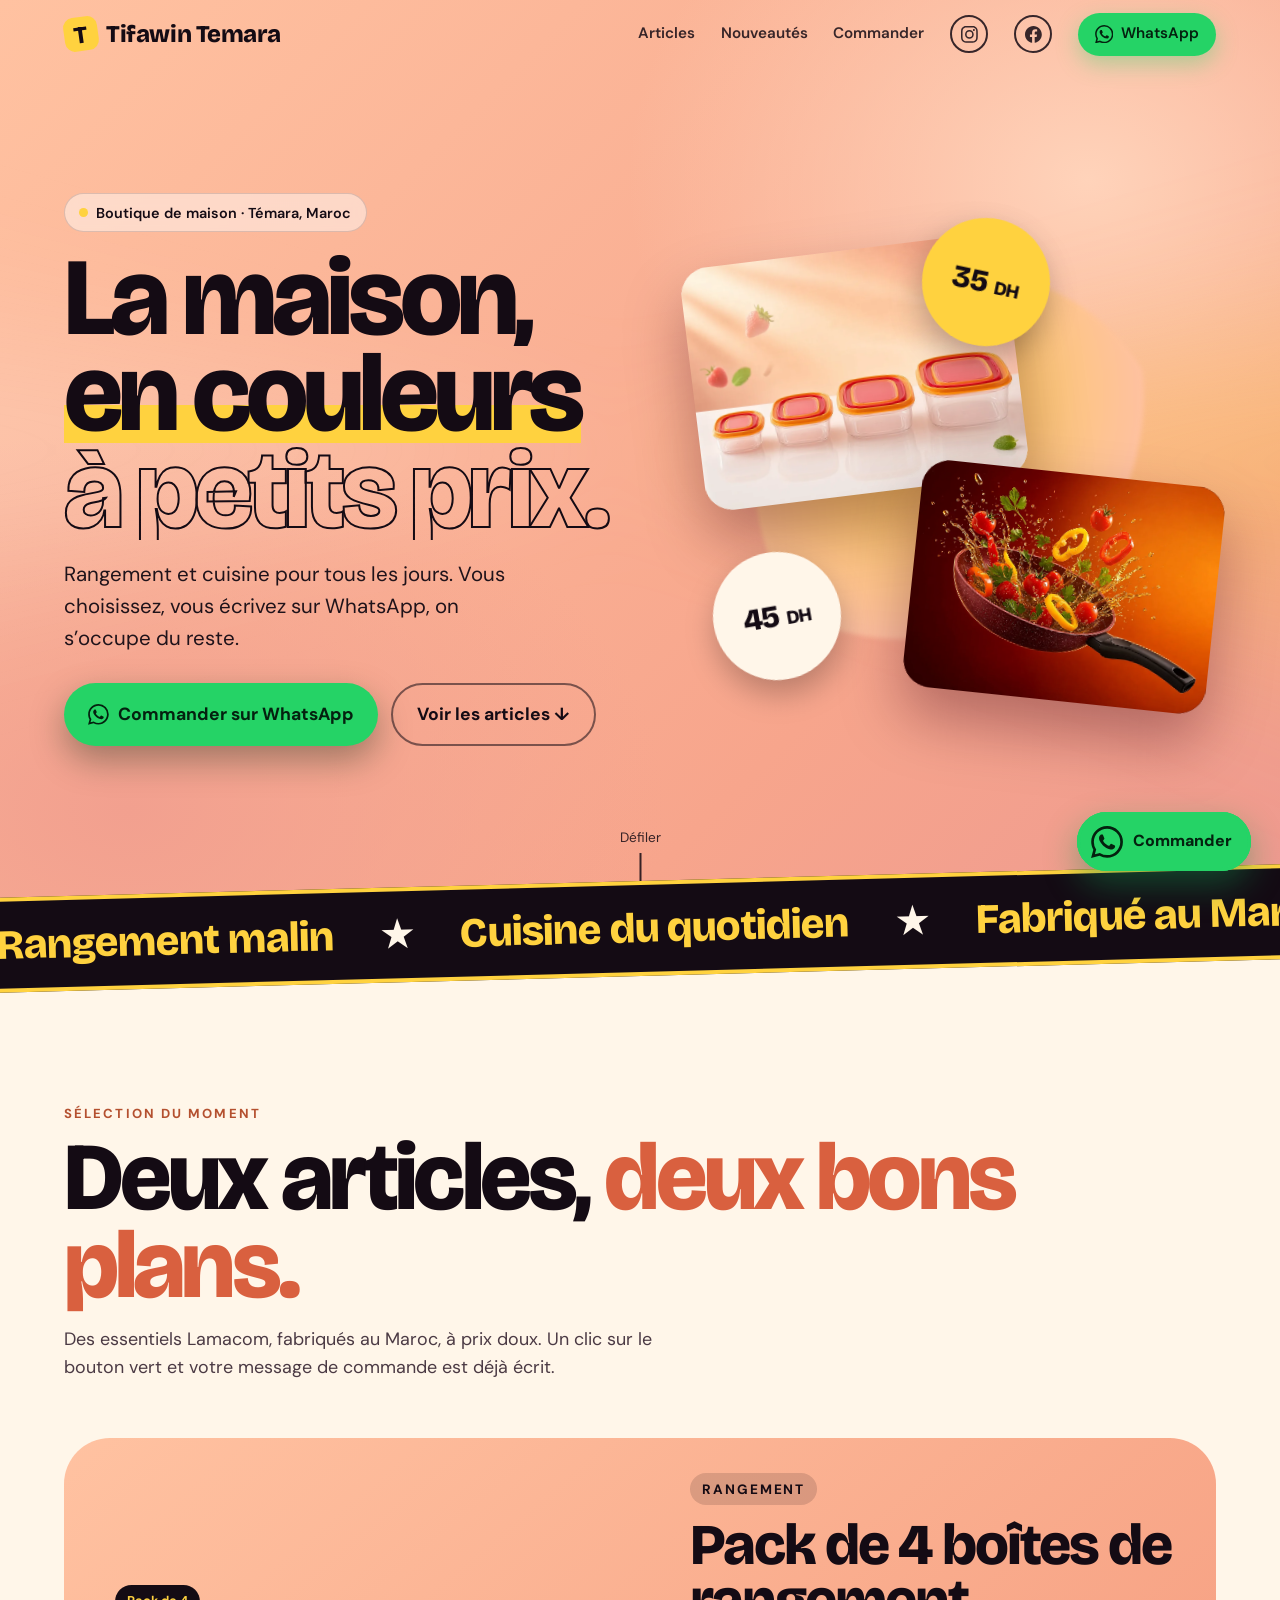
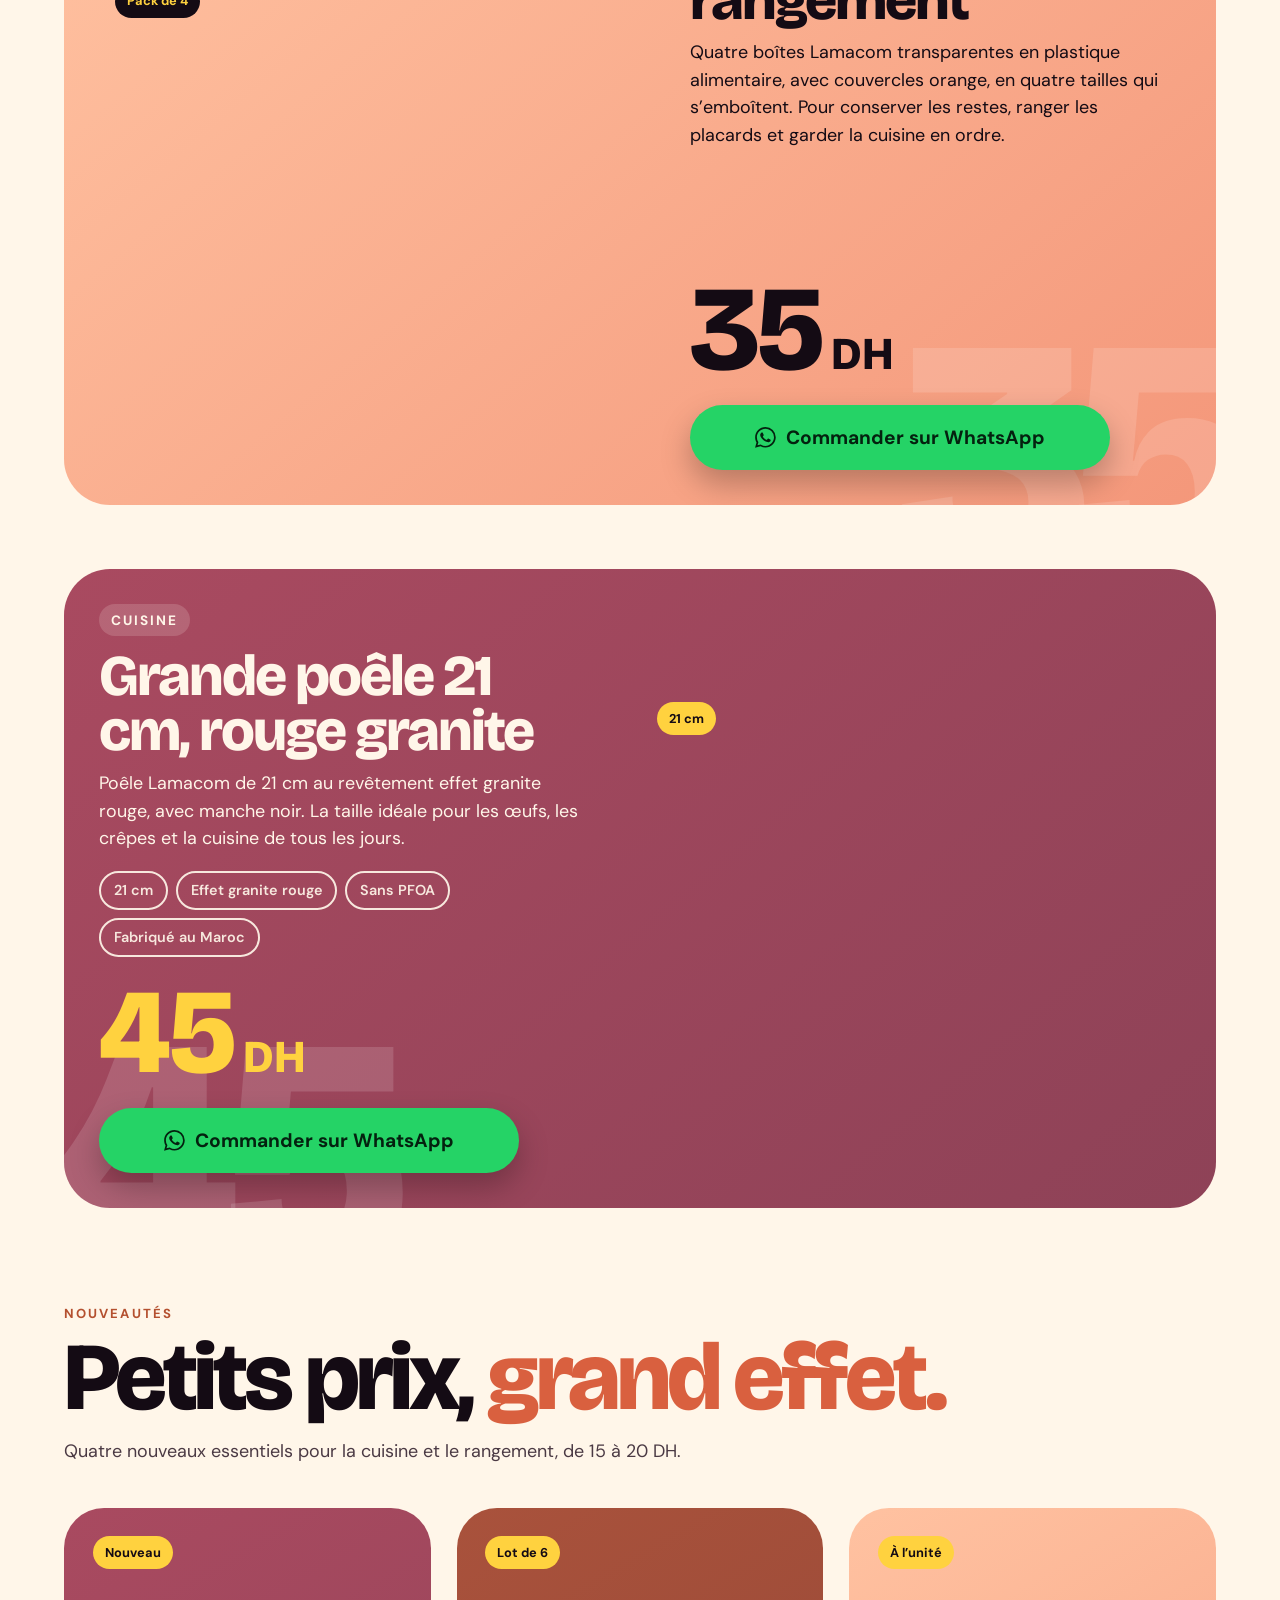
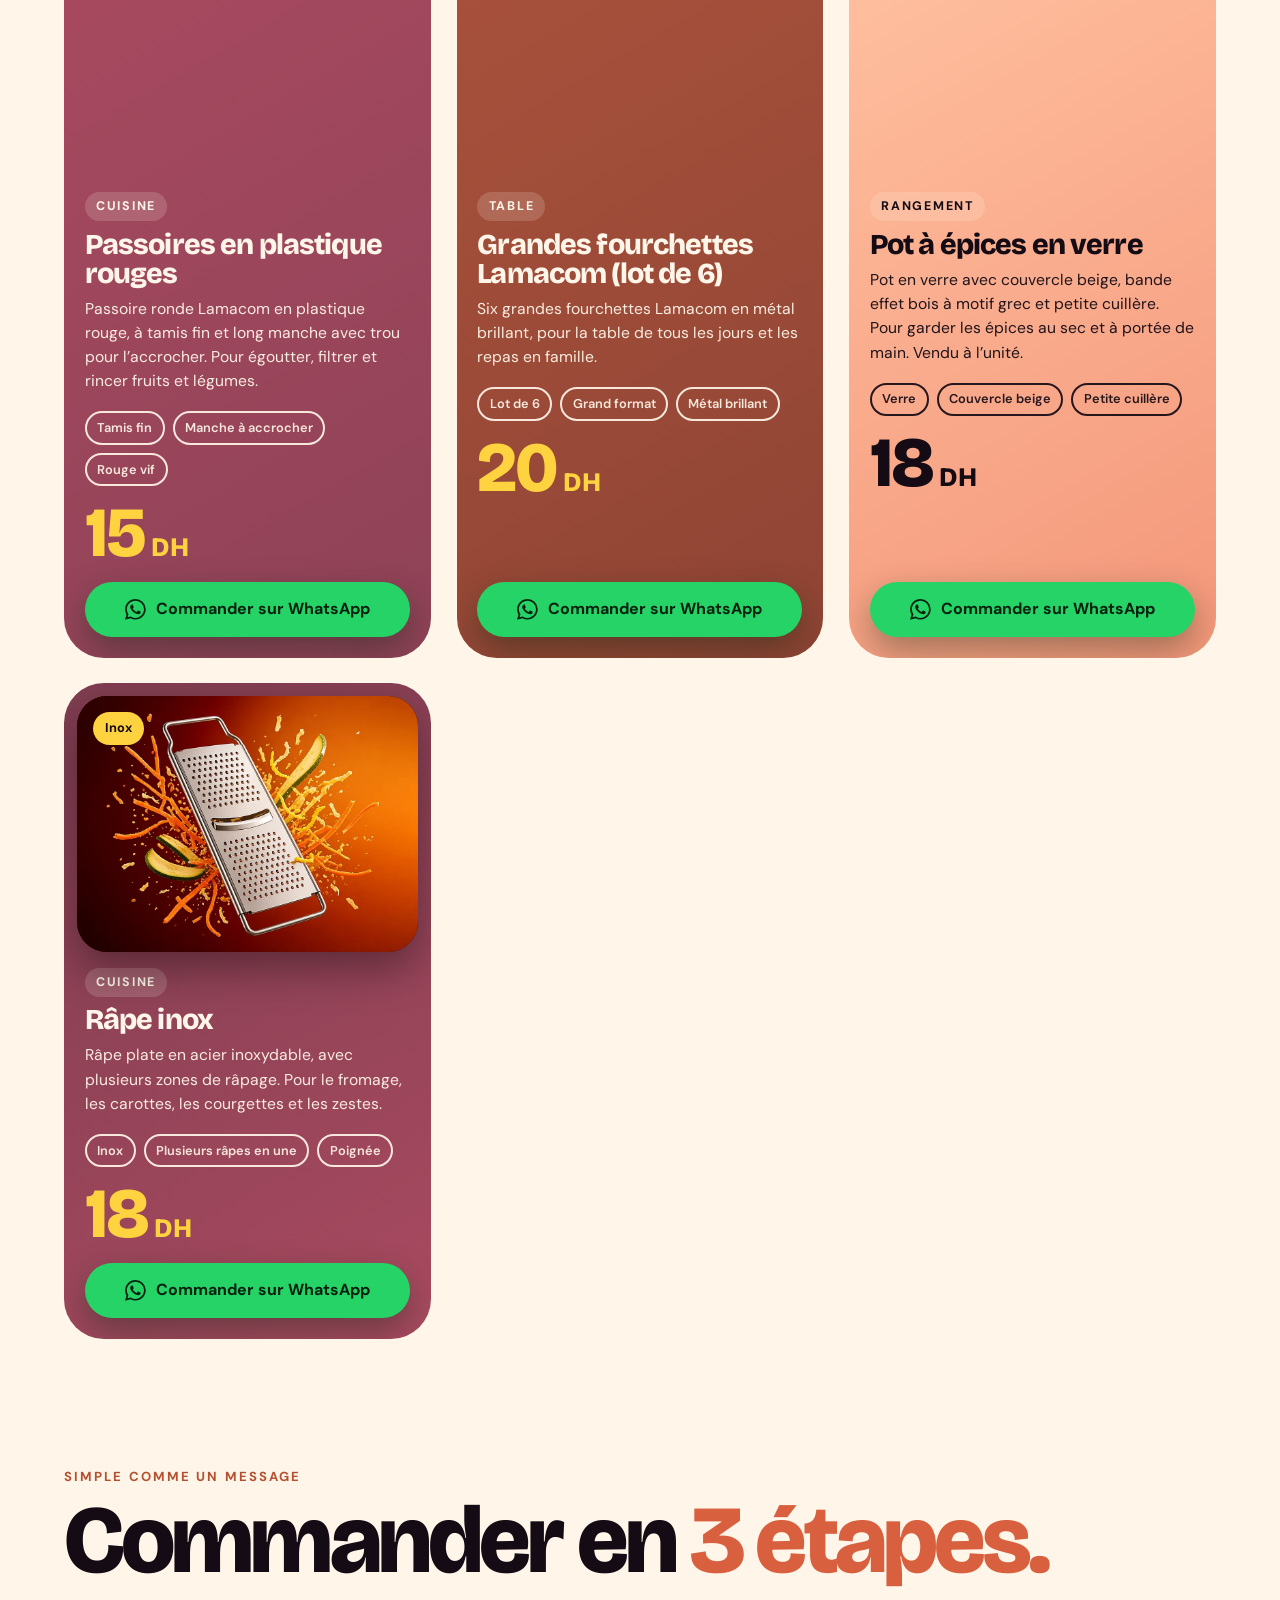
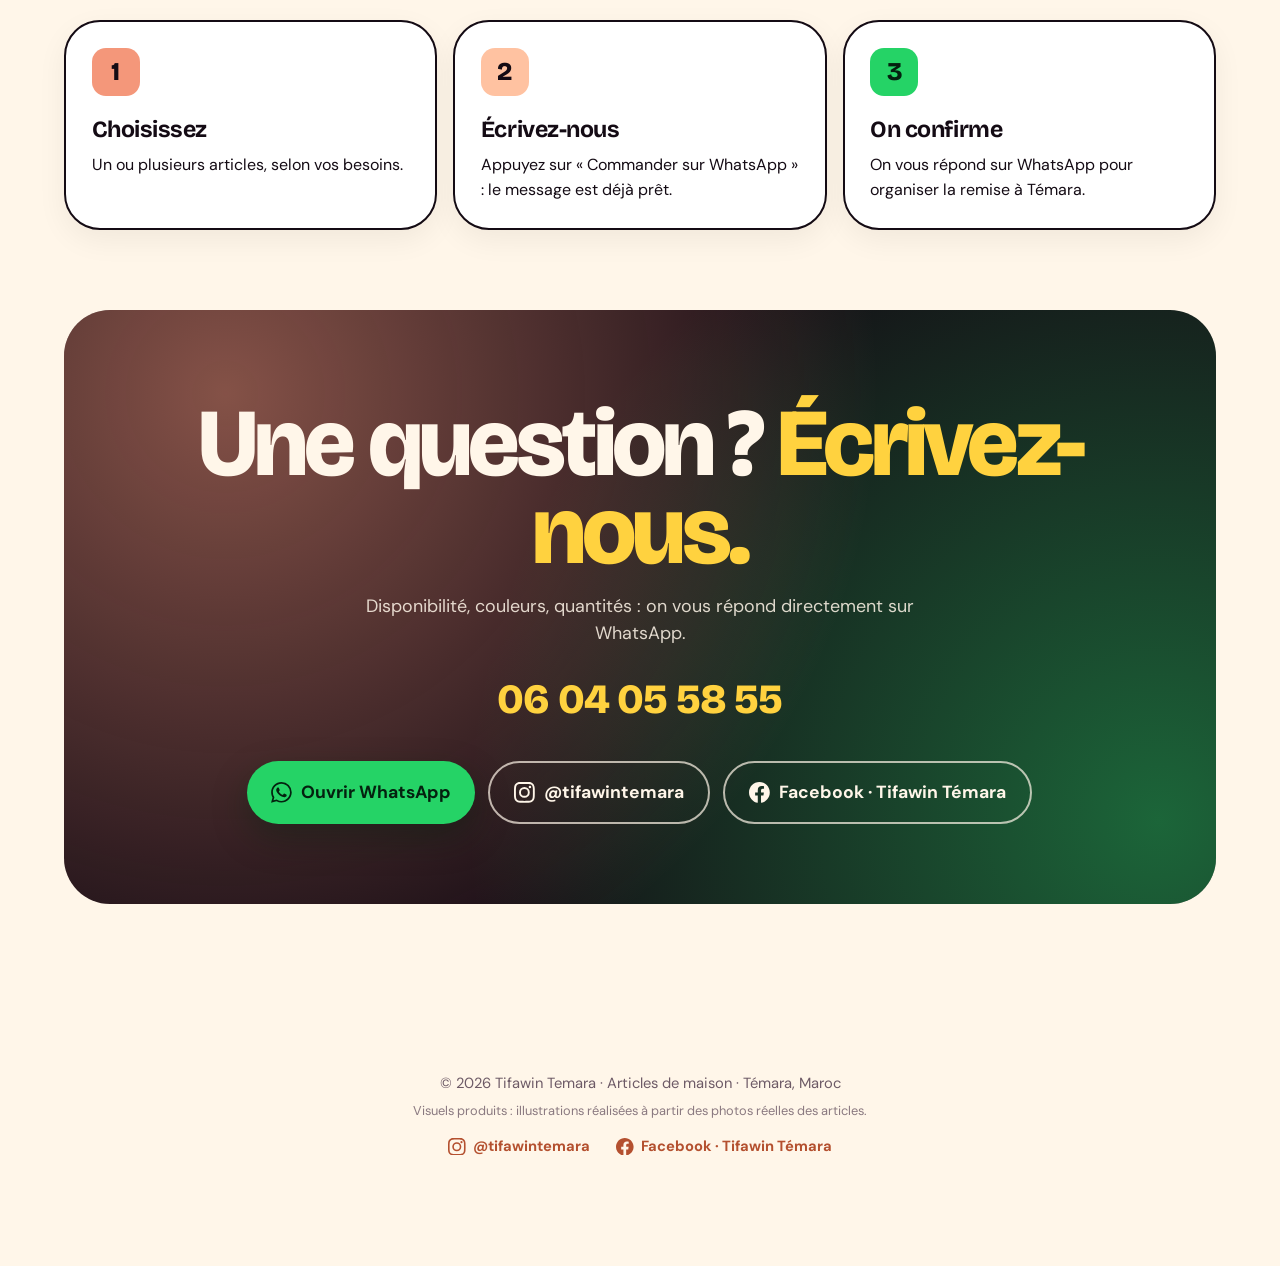
==== commit a55bfe20: "Lien Facebook, nouvelle illustration des 4 boîtes, affichage des prix harmonisé (index.html seulemen" ====
--- a/index.html
+++ b/index.html
@@ -19,7 +19,7 @@
 <link rel="preconnect" href="https://fonts.gstatic.com" crossorigin>
 <link href="https://fonts.googleapis.com/css2?family=Bricolage+Grotesque:opsz,wght@12..96,400..800&family=DM+Sans:opsz,wght@9..40,400..700&display=swap" rel="stylesheet">
 <script type="application/ld+json">
-{"@context":"https://schema.org","@type":"Store","name":"Tifawin Temara","address":{"@type":"PostalAddress","addressLocality":"Témara","addressCountry":"MA"},"url":"https://tifawintemara.github.io/","telephone":"+212604055855","sameAs":["https://www.instagram.com/tifawintemara/"],
+{"@context":"https://schema.org","@type":"Store","name":"Tifawin Temara","address":{"@type":"PostalAddress","addressLocality":"Témara","addressCountry":"MA"},"url":"https://tifawintemara.github.io/","telephone":"+212604055855","sameAs":["https://www.instagram.com/tifawintemara/","https://www.facebook.com/806212702576789"],
 "makesOffer":[{"@type":"Offer","price":"35","priceCurrency":"MAD","itemOffered":{"@type":"Product","name":"Pack de 4 boîtes de rangement"}},{"@type":"Offer","price":"45","priceCurrency":"MAD","itemOffered":{"@type":"Product","name":"Grande poêle 21 cm, rouge granite"}},{"@type":"Offer","price":"15","priceCurrency":"MAD","itemOffered":{"@type":"Product","name":"Passoires en plastique rouges"}},{"@type":"Offer","price":"20","priceCurrency":"MAD","itemOffered":{"@type":"Product","name":"Grandes fourchettes Lamacom (lot de 6)"}},{"@type":"Offer","price":"18","priceCurrency":"MAD","itemOffered":{"@type":"Product","name":"Pot à épices en verre"}},{"@type":"Offer","price":"18","priceCurrency":"MAD","itemOffered":{"@type":"Product","name":"Râpe inox"}}]}
 </script>
 <style>
@@ -100,9 +100,10 @@
 .float.f2{background:#3a0a0a;width:58%;aspect-ratio:4/3;right:0;bottom:6%;rotate:6deg;animation:bob 6s ease-in-out -3s infinite}
 @keyframes bob{50%{translate:0 -16px}}
 .sticker{position:absolute;z-index:3;display:grid;place-items:center;text-align:center;width:clamp(86px,12vw,128px);aspect-ratio:1;border-radius:50%;background:var(--sun);color:var(--ink);font-family:var(--display);font-weight:800;line-height:.9;box-shadow:0 14px 30px rgba(0,0,0,.25);animation:wob 4s ease-in-out infinite}
-.sticker small{display:block;font-size:.72em;font-weight:700}
-.sticker.s1{left:44%;top:0;font-size:clamp(1.3rem,2.6vw,2rem);rotate:12deg}
-.sticker.s2{left:4%;bottom:10%;font-size:clamp(1.3rem,2.6vw,2rem);background:var(--cream);rotate:-10deg;animation-delay:-2s}
+.sticker .pr{white-space:nowrap;letter-spacing:-.02em}
+.sticker small{font-size:.62em;font-weight:800}
+.sticker.s1{left:44%;top:2%;font-size:clamp(1.4rem,2.4vw,2rem);rotate:12deg}
+.sticker.s2{left:4%;bottom:10%;font-size:clamp(1.4rem,2.4vw,2rem);background:var(--cream);rotate:-10deg;animation-delay:-2s}
 @keyframes wob{50%{transform:scale(1.08) rotate(-6deg)}}
 .scroll-hint{position:absolute;left:50%;bottom:1.2rem;translate:-50% 0;font-size:.85rem;opacity:.85;display:flex;flex-direction:column;align-items:center;gap:.3rem}
 .scroll-hint::after{content:"";width:2px;height:28px;background:var(--ink);animation:drip 1.6s ease-in-out infinite;transform-origin:top}
@@ -153,11 +154,11 @@
 .info p{font-size:clamp(1rem,1.4vw,1.15rem);max-width:40ch}
 .feats{list-style:none;display:flex;flex-wrap:wrap;gap:.5rem;margin:1.1rem 0 0}
 .feats li{font-weight:600;font-size:.9rem;padding:.4rem .8rem;border-radius:999px;border:2px solid currentColor;opacity:.92}
-.price{display:flex;align-items:flex-end;gap:.6rem;margin:1.3rem 0 1.4rem;font-family:var(--display);font-weight:800;line-height:.8;letter-spacing:-.06em}
-.price .n{font-size:clamp(6rem,22vw,13rem);color:var(--paper);text-shadow:6px 6px 0 var(--ink)}
-.product.pan .price .n{color:var(--sun)}
-.product.box .price .n{color:var(--ink);text-shadow:5px 5px 0 var(--paper)}
-.price .c{font-size:clamp(1.8rem,5vw,3.4rem);padding-bottom:.6rem}
+.price{display:flex;align-items:baseline;flex-wrap:nowrap;white-space:nowrap;gap:0;margin:1.3rem 0 1.4rem;font-family:var(--display);font-weight:800;line-height:.9;letter-spacing:-.03em;font-size:clamp(4.5rem,12vw,7.5rem);color:var(--sun)}
+.price .n{font-size:1em}
+.product.pan .price{color:var(--sun)}
+.product.box .price{color:var(--ink)}
+.price .c{font-size:.38em;letter-spacing:0}
 @container (max-width: 760px){
   .product,.product.pan{grid-template-columns:1fr}
   .product.pan .media{order:0}
@@ -185,10 +186,10 @@
 .card h3{font-family:var(--display);font-weight:800;letter-spacing:-.03em;line-height:1;font-size:clamp(1.45rem,2.4vw,1.8rem);margin-bottom:.5rem}
 .card p{font-size:.98rem;opacity:.95}
 .card .feats li{font-size:.8rem;padding:.3rem .65rem}
-.card .price{margin:1rem 0 1rem;gap:.4rem}
-.card .price .n{font-size:clamp(4.2rem,9vw,5.6rem);color:var(--sun);text-shadow:4px 4px 0 var(--ink)}
-.card:nth-child(3) .price .n{color:var(--ink);text-shadow:4px 4px 0 var(--paper)}
-.card .price .c{font-size:clamp(1.4rem,3vw,2rem);padding-bottom:.35rem}
+.card .price{margin:1rem 0 1rem;font-size:clamp(3.4rem,8vw,4.4rem);color:var(--sun)}
+
+.card:nth-child(3) .price{color:var(--ink)}
+
 .card .btn-order{margin-top:auto;max-width:none;padding:.95rem 1.2rem;font-size:1rem}
 
 /* steps */
@@ -216,8 +217,20 @@
 .ig-icon svg{width:1.05rem;height:1.05rem;fill:currentColor}
 .top.scrolled .ig-icon{color:var(--cream)}
 .btn-ig{color:var(--cream);border:2px solid rgba(255,246,233,.7)}
+.logo{white-space:nowrap}
+.btn-ig{white-space:nowrap}
+@media (max-width:420px){
+  .top{gap:.5rem}
+  .top nav{gap:.4rem}
+  .logo{font-size:1.05rem;gap:.4rem}
+  .logo i{width:1.8rem;height:1.8rem}
+  .ig-icon{width:2.1rem;height:2.1rem}
+  .pill{padding:.55rem .8rem}
+  .btn-ig{font-size:.95rem;padding:.9rem 1.1rem}
+}
+@media (max-width:360px){.pill span{display:none}}
 .btn-ig:hover{background:var(--cream);color:var(--ink)}
-.ig-foot{display:inline-flex;align-items:center;gap:.45rem;margin-top:.9rem;font-weight:700;color:var(--fire-text);text-decoration:none}
+.ig-foot{display:inline-flex;align-items:center;gap:.45rem;margin:.9rem .7rem 0;font-weight:700;color:var(--fire-text);text-decoration:none}
 .ig-foot:hover{text-decoration:underline}
 .ig-foot svg{width:1.1rem;height:1.1rem;fill:currentColor}
 /* floating whatsapp */
@@ -261,6 +274,7 @@
     <a class="hide-s" href="#nouveautes">Nouveautés</a>
     <a class="hide-s" href="#commander">Commander</a>
     <a class="ig-icon" href="https://www.instagram.com/tifawintemara/" target="_blank" rel="noopener noreferrer" aria-label="Instagram @tifawintemara (nouvel onglet)" title="@tifawintemara"><svg viewBox="0 0 24 24" aria-hidden="true" focusable="false"><path d="M12 2.2c3.2 0 3.6 0 4.8.1 1.2.1 1.8.2 2.2.4.6.2 1 .5 1.4.9.4.4.7.8.9 1.4.2.4.4 1.1.4 2.2.1 1.3.1 1.6.1 4.8s0 3.6-.1 4.8c-.1 1.2-.2 1.8-.4 2.2-.2.6-.5 1-.9 1.4-.4.4-.8.7-1.4.9-.4.2-1.1.4-2.2.4-1.3.1-1.6.1-4.8.1s-3.6 0-4.8-.1c-1.2-.1-1.8-.2-2.2-.4-.6-.2-1-.5-1.4-.9-.4-.4-.7-.8-.9-1.4-.2-.4-.4-1.1-.4-2.2C2.2 15.6 2.2 15.2 2.2 12s0-3.6.1-4.8c.1-1.2.2-1.8.4-2.2.2-.6.5-1 .9-1.4.4-.4.8-.7 1.4-.9.4-.2 1.1-.4 2.2-.4C8.4 2.2 8.8 2.2 12 2.2M12 0C8.7 0 8.3 0 7.1.1 5.8.1 4.9.3 4.1.6c-.8.3-1.5.7-2.1 1.4C1.3 2.6.9 3.3.6 4.1.3 4.9.1 5.8.1 7.1 0 8.3 0 8.7 0 12s0 3.7.1 4.9c.1 1.3.3 2.2.6 2.9.3.8.7 1.5 1.4 2.1.7.7 1.3 1.1 2.1 1.4.8.3 1.6.5 2.9.6 1.2.1 1.6.1 4.9.1s3.7 0 4.9-.1c1.3-.1 2.2-.3 2.9-.6.8-.3 1.5-.7 2.1-1.4.7-.7 1.1-1.3 1.4-2.1.3-.8.5-1.6.6-2.9.1-1.2.1-1.6.1-4.9s0-3.7-.1-4.9c-.1-1.3-.3-2.2-.6-2.9-.3-.8-.7-1.5-1.4-2.1C21.4 1.3 20.7.9 19.9.6 19.1.3 18.2.1 16.9.1 15.7 0 15.3 0 12 0zm0 5.8a6.2 6.2 0 1 0 0 12.4 6.2 6.2 0 0 0 0-12.4zM12 16a4 4 0 1 1 0-8 4 4 0 0 1 0 8zm6.4-11.8a1.4 1.4 0 1 0 0 2.9 1.4 1.4 0 0 0 0-2.9z"/></svg></a>
+    <a class="ig-icon" href="https://www.facebook.com/806212702576789" target="_blank" rel="noopener noreferrer" aria-label="Facebook · Tifawin Témara (nouvel onglet)" title="Facebook · Tifawin Témara"><svg viewBox="0 0 24 24" aria-hidden="true" focusable="false"><path d="M24 12.07C24 5.41 18.63 0 12 0S0 5.4 0 12.07C0 18.1 4.39 23.1 10.13 24v-8.44H7.08v-3.49h3.04V9.41c0-3.02 1.8-4.7 4.54-4.7 1.31 0 2.68.24 2.68.24v2.97h-1.5c-1.5 0-1.96.93-1.96 1.89v2.26h3.32l-.53 3.5h-2.8V24C19.62 23.1 24 18.1 24 12.07"/></svg></a>
     <a class="pill" data-wa data-wa-text="Bonjour Tifawin Temara, je voudrais des informations sur vos articles." href="https://wa.me/212604055855"><svg viewBox="0 0 24 24" aria-hidden="true" focusable="false"><path d="M17.47 14.38c-.3-.15-1.76-.87-2.03-.97-.27-.1-.47-.15-.67.15-.2.3-.77.97-.94 1.16-.17.2-.35.22-.64.08-.3-.15-1.26-.47-2.39-1.48-.88-.79-1.48-1.76-1.65-2.06-.17-.3-.02-.46.13-.6.13-.14.3-.35.45-.52.15-.18.2-.3.3-.5.1-.2.05-.37-.03-.52-.07-.15-.67-1.61-.92-2.2-.24-.58-.49-.5-.67-.51h-.57c-.2 0-.52.07-.79.37-.27.3-1.04 1.02-1.04 2.48 0 1.46 1.07 2.88 1.21 3.07.15.2 2.1 3.2 5.08 4.49.71.3 1.26.49 1.7.63.71.22 1.36.19 1.87.12.57-.09 1.76-.72 2-1.42.25-.69.25-1.29.17-1.41-.07-.12-.27-.2-.57-.35m-5.42 7.4h-.01a9.87 9.87 0 0 1-5.03-1.38l-.36-.21-3.74.98 1-3.65-.24-.37a9.86 9.86 0 0 1-1.51-5.26c0-5.45 4.44-9.88 9.89-9.88 2.64 0 5.12 1.03 6.99 2.9a9.83 9.83 0 0 1 2.89 6.99c0 5.45-4.43 9.88-9.88 9.88m8.41-18.3A11.82 11.82 0 0 0 12.05 0C5.5 0 .16 5.34.16 11.89c0 2.1.55 4.14 1.59 5.95L.06 24l6.3-1.65a11.88 11.88 0 0 0 5.69 1.45h.01c6.55 0 11.89-5.34 11.89-11.89a11.82 11.82 0 0 0-3.48-8.41z"/></svg><span>WhatsApp</span></a>
   </nav>
 </header>
@@ -285,8 +299,8 @@
         <div class="blob a"></div>
         <div class="float f1" data-depth="18"><img data-src-from=".product.box .tilt img" alt="" width="1000" height="750" decoding="async"></div>
         <div class="float f2" data-depth="-24"><img src="[data-uri]" alt="" width="1000" height="750" decoding="async"></div>
-        <div class="sticker s1">35<small>DH</small></div>
-        <div class="sticker s2">45<small>DH</small></div>
+        <div class="sticker s1"><span class="pr">35&nbsp;<small>DH</small></span></div>
+        <div class="sticker s2"><span class="pr">45&nbsp;<small>DH</small></span></div>
       </div>
     </div>
     <span class="scroll-hint" aria-hidden="true">Défiler</span>
@@ -307,7 +321,7 @@
         <article class="product box reveal" data-big="35" aria-labelledby="p1">
           <div class="media"><div class="tilt-wrap"><div class="tilt" data-tilt>
             <span class="badge">Pack de 4</span>
-            <img class="kb" src="[data-uri]" alt="Photo réelle : packs de 4 boîtes Lamacom transparentes à couvercles orange, sur une étagère de la boutique" width="1000" height="750" decoding="async">
+            <img class="kb" src="[data-uri]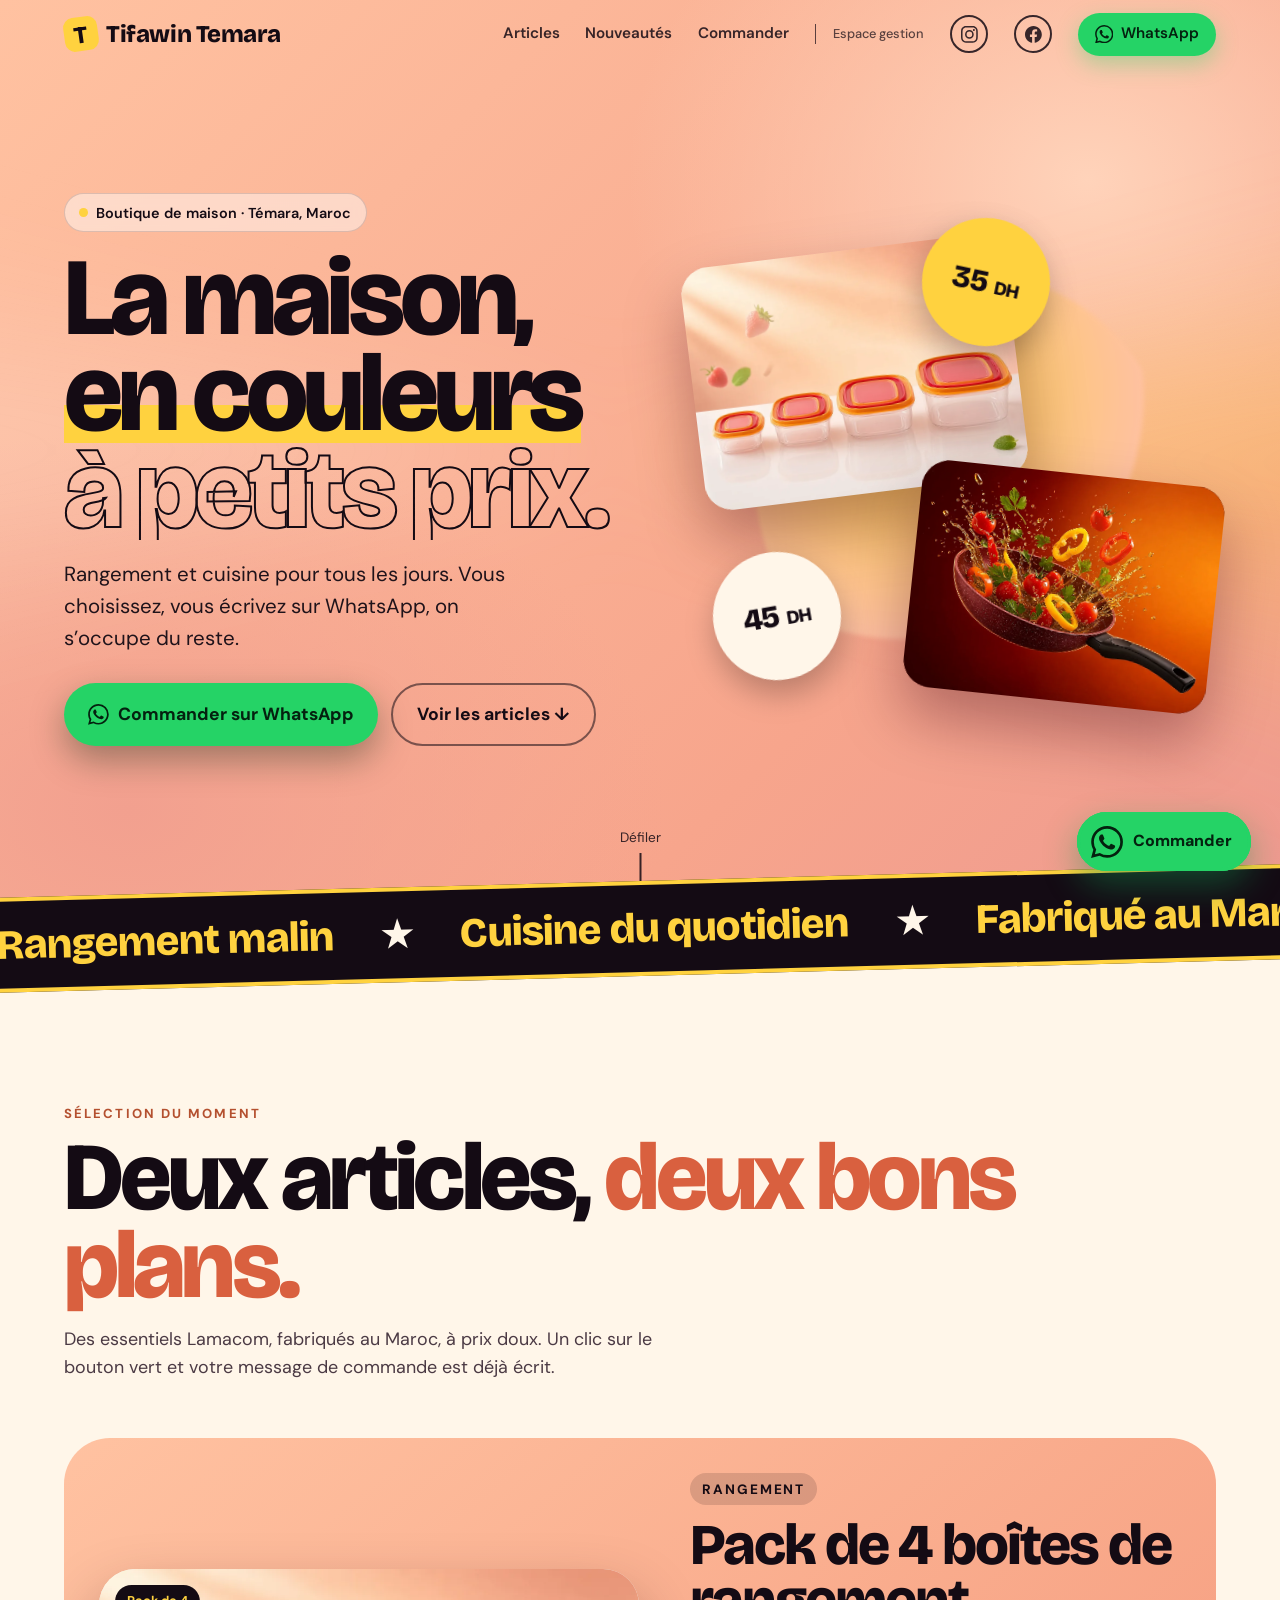
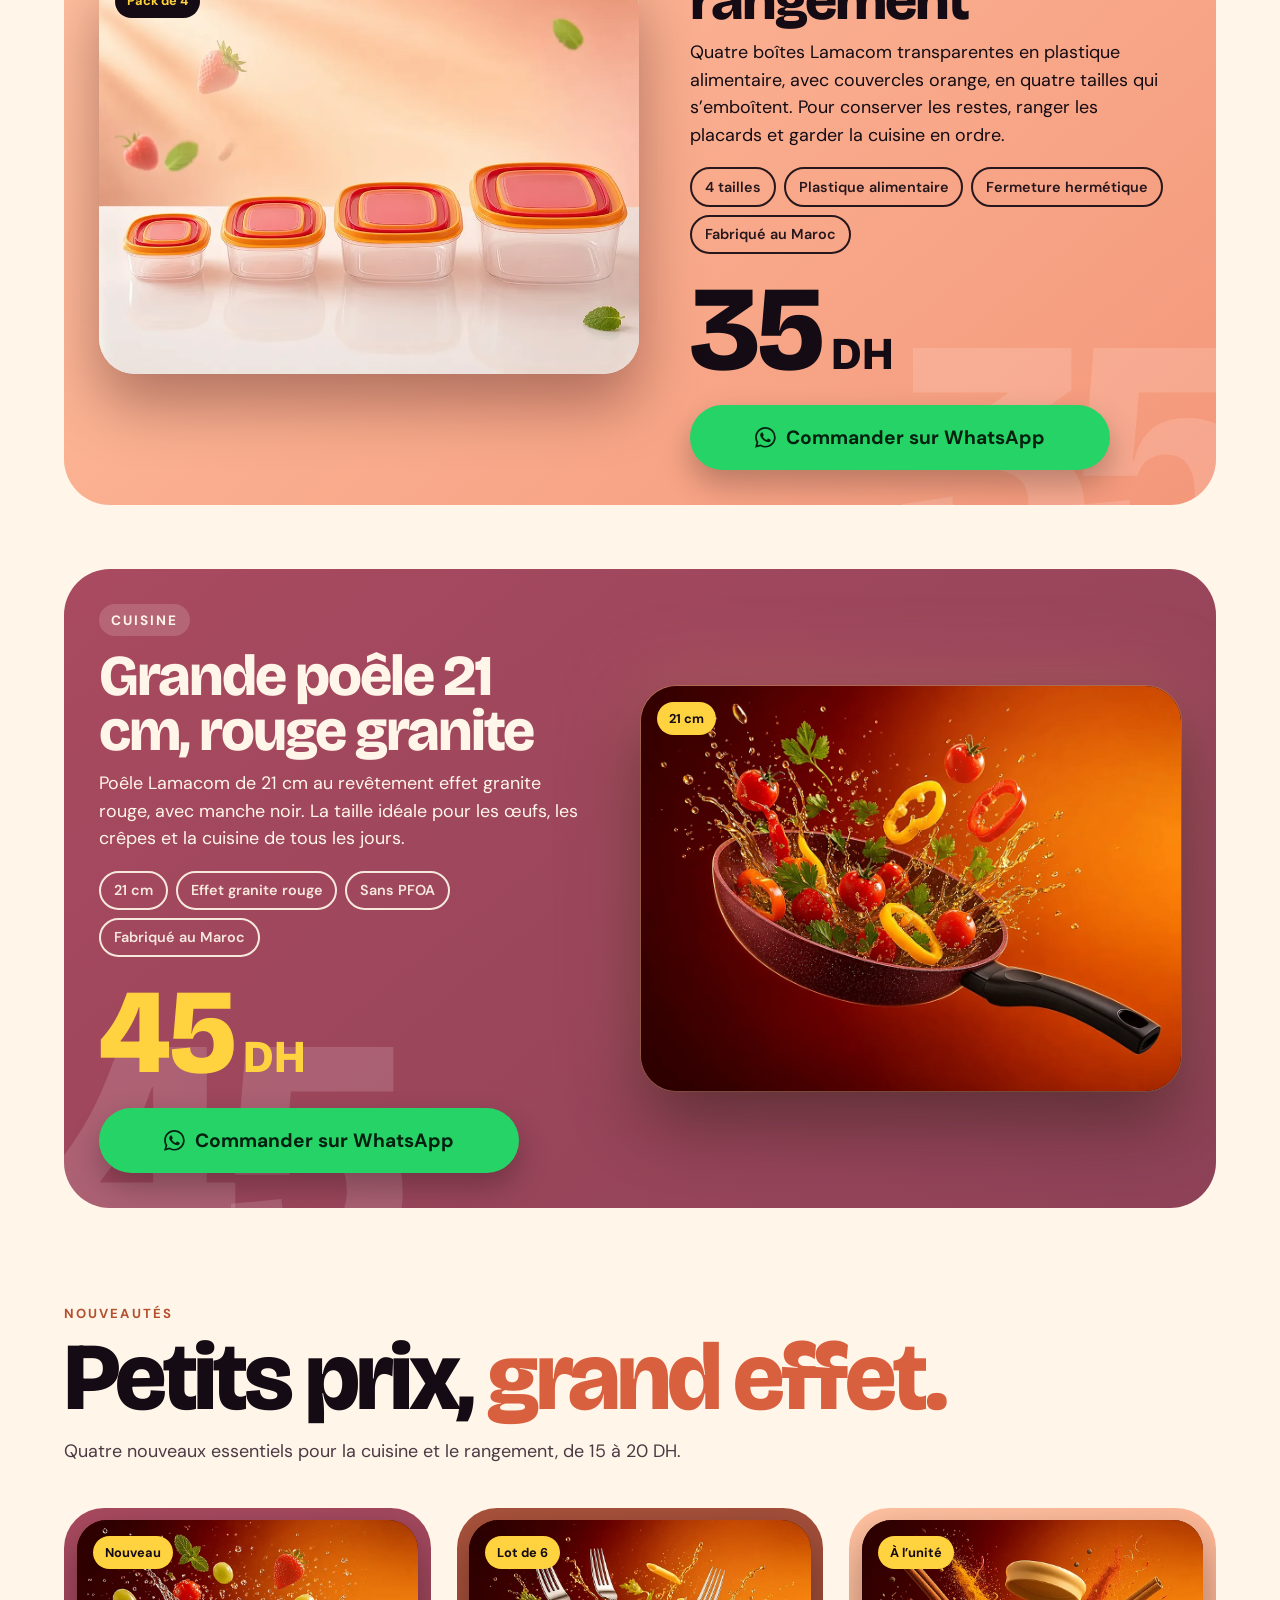
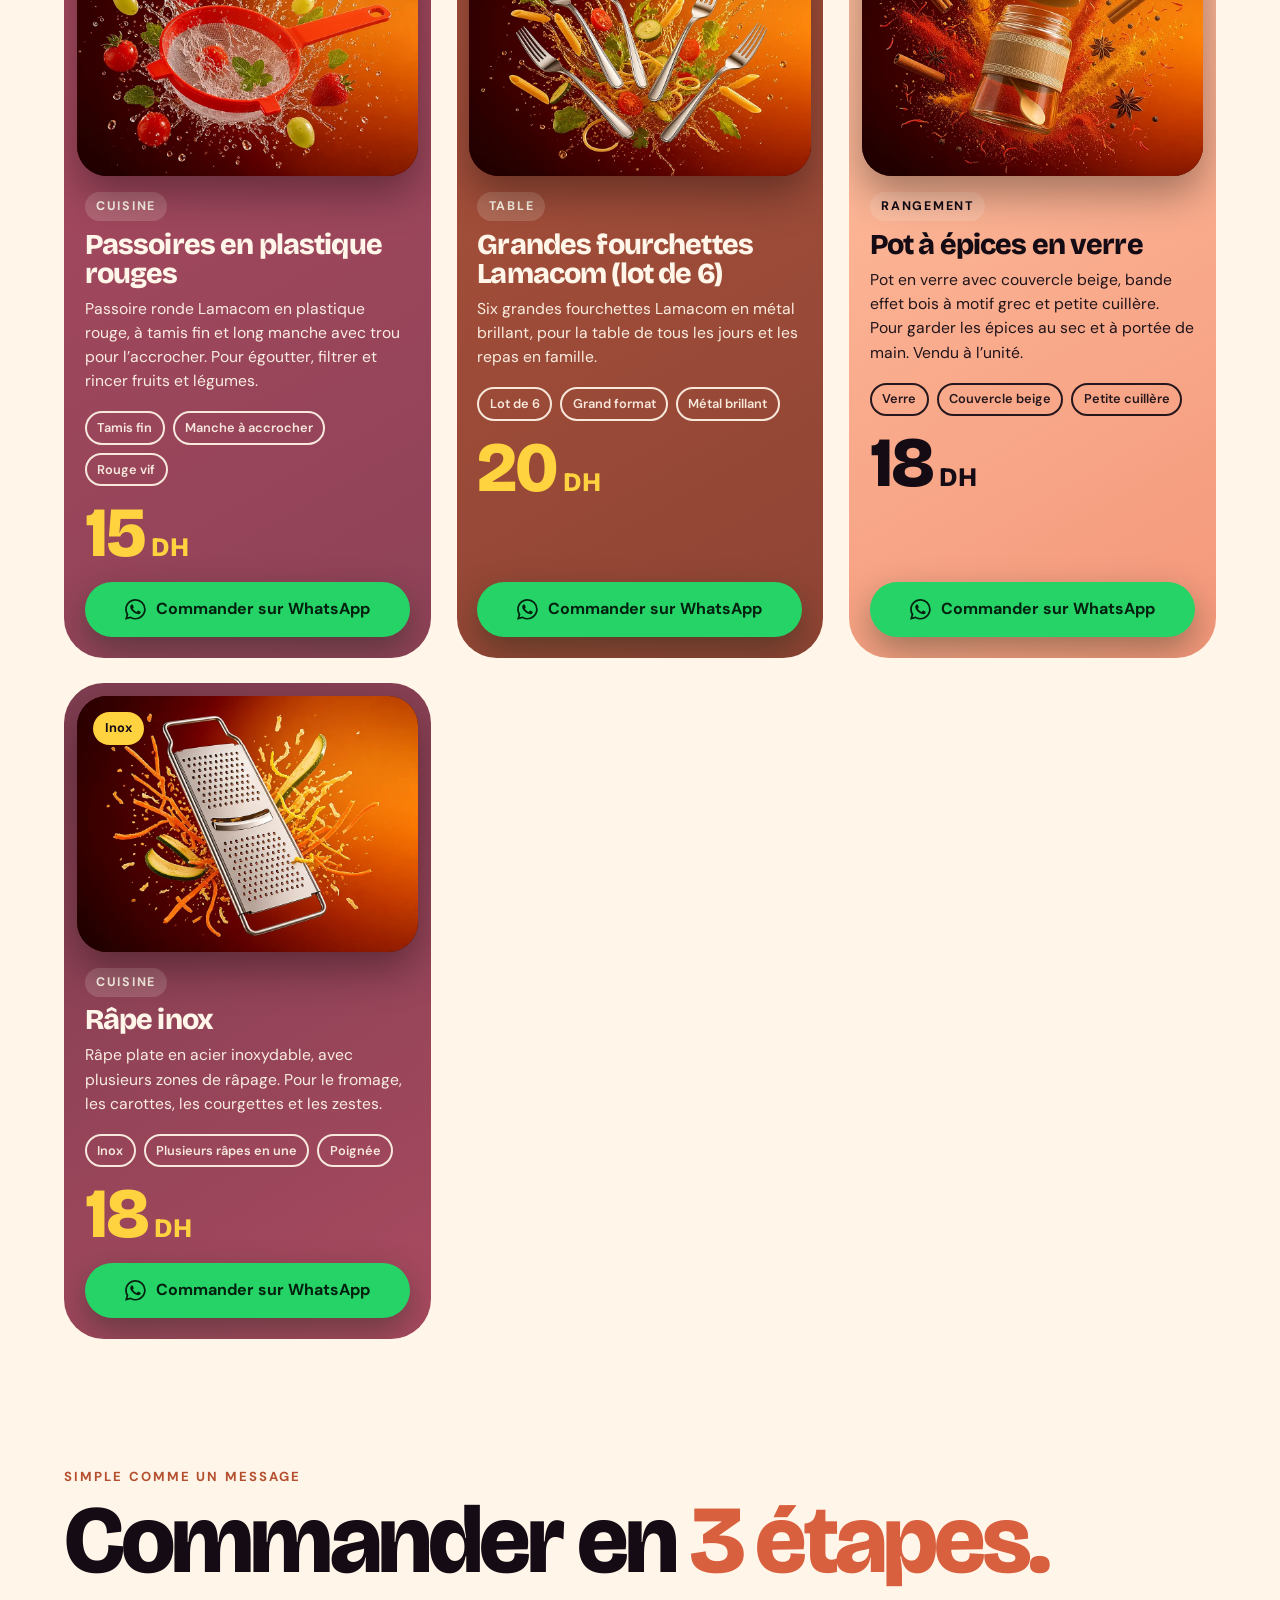
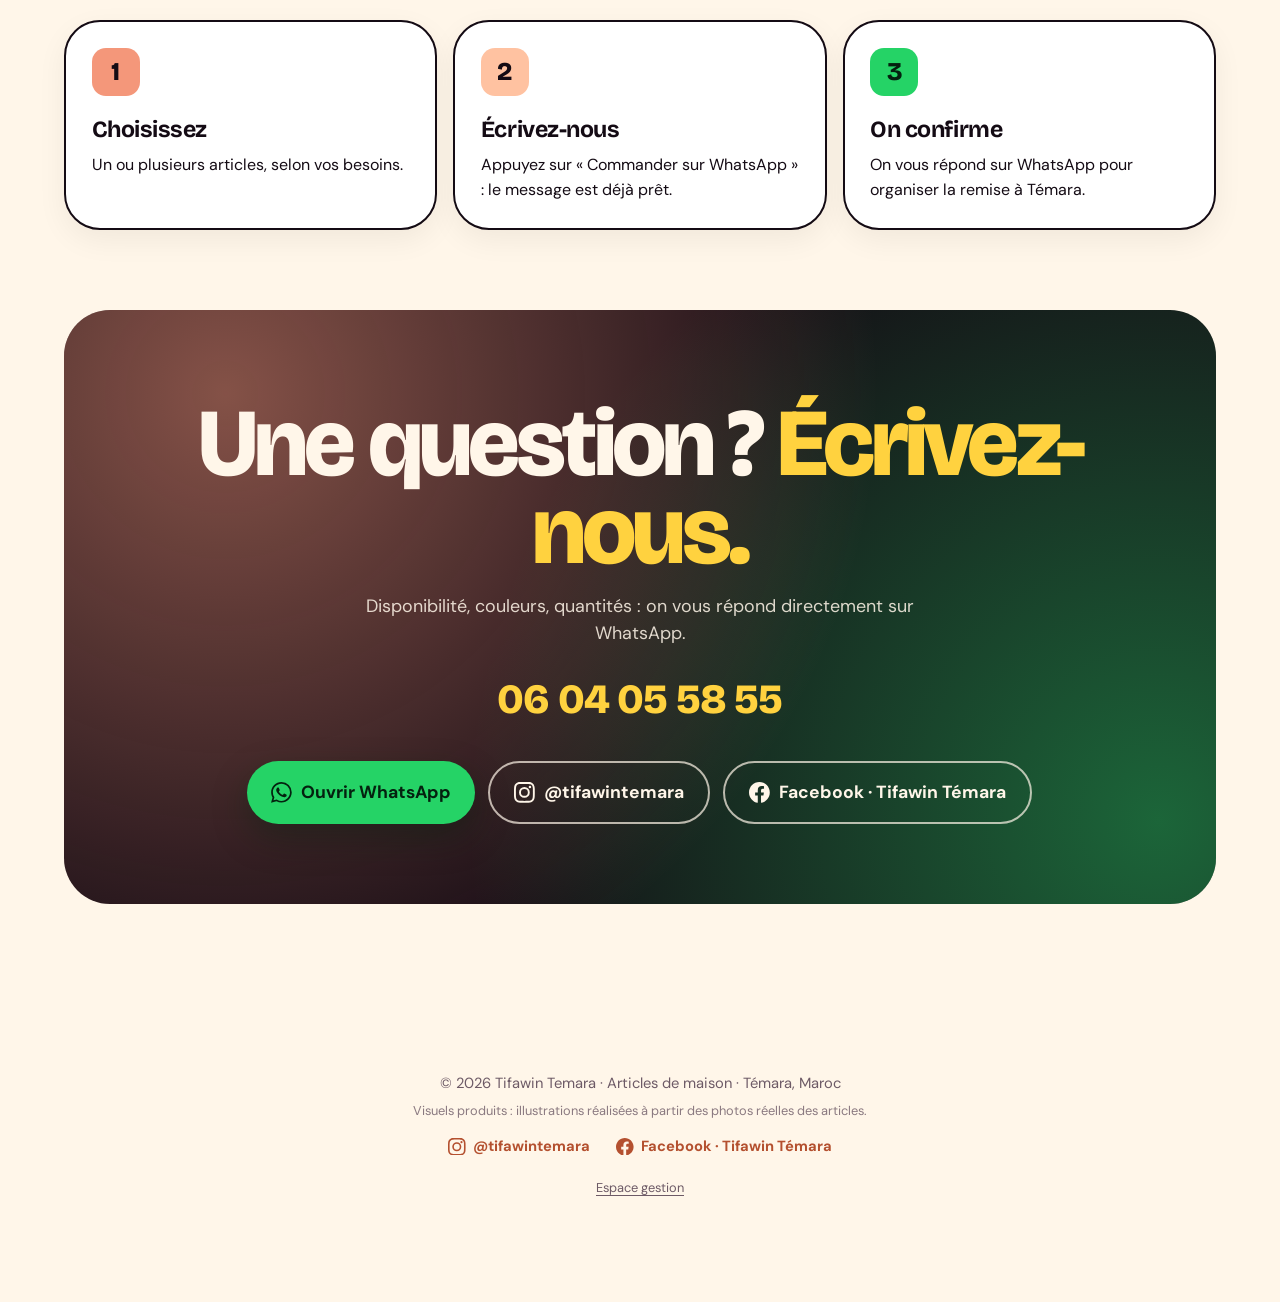
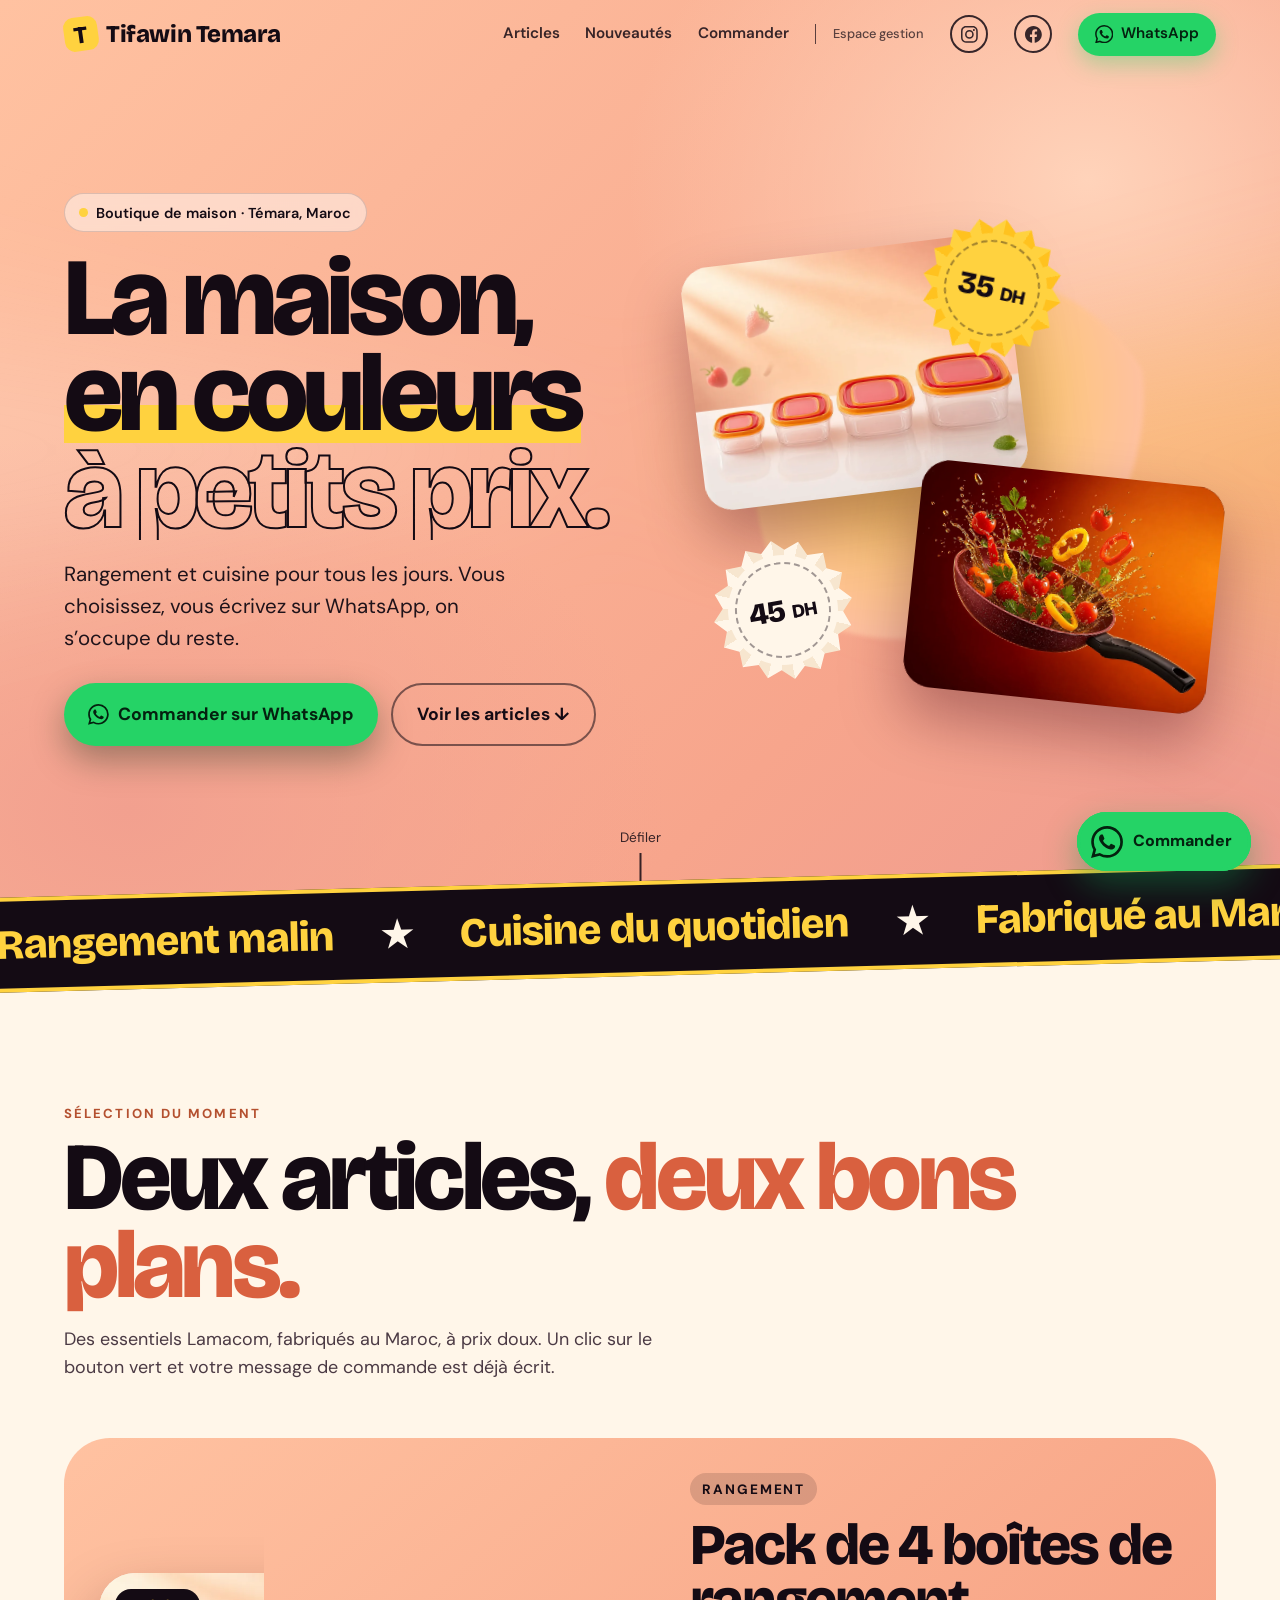
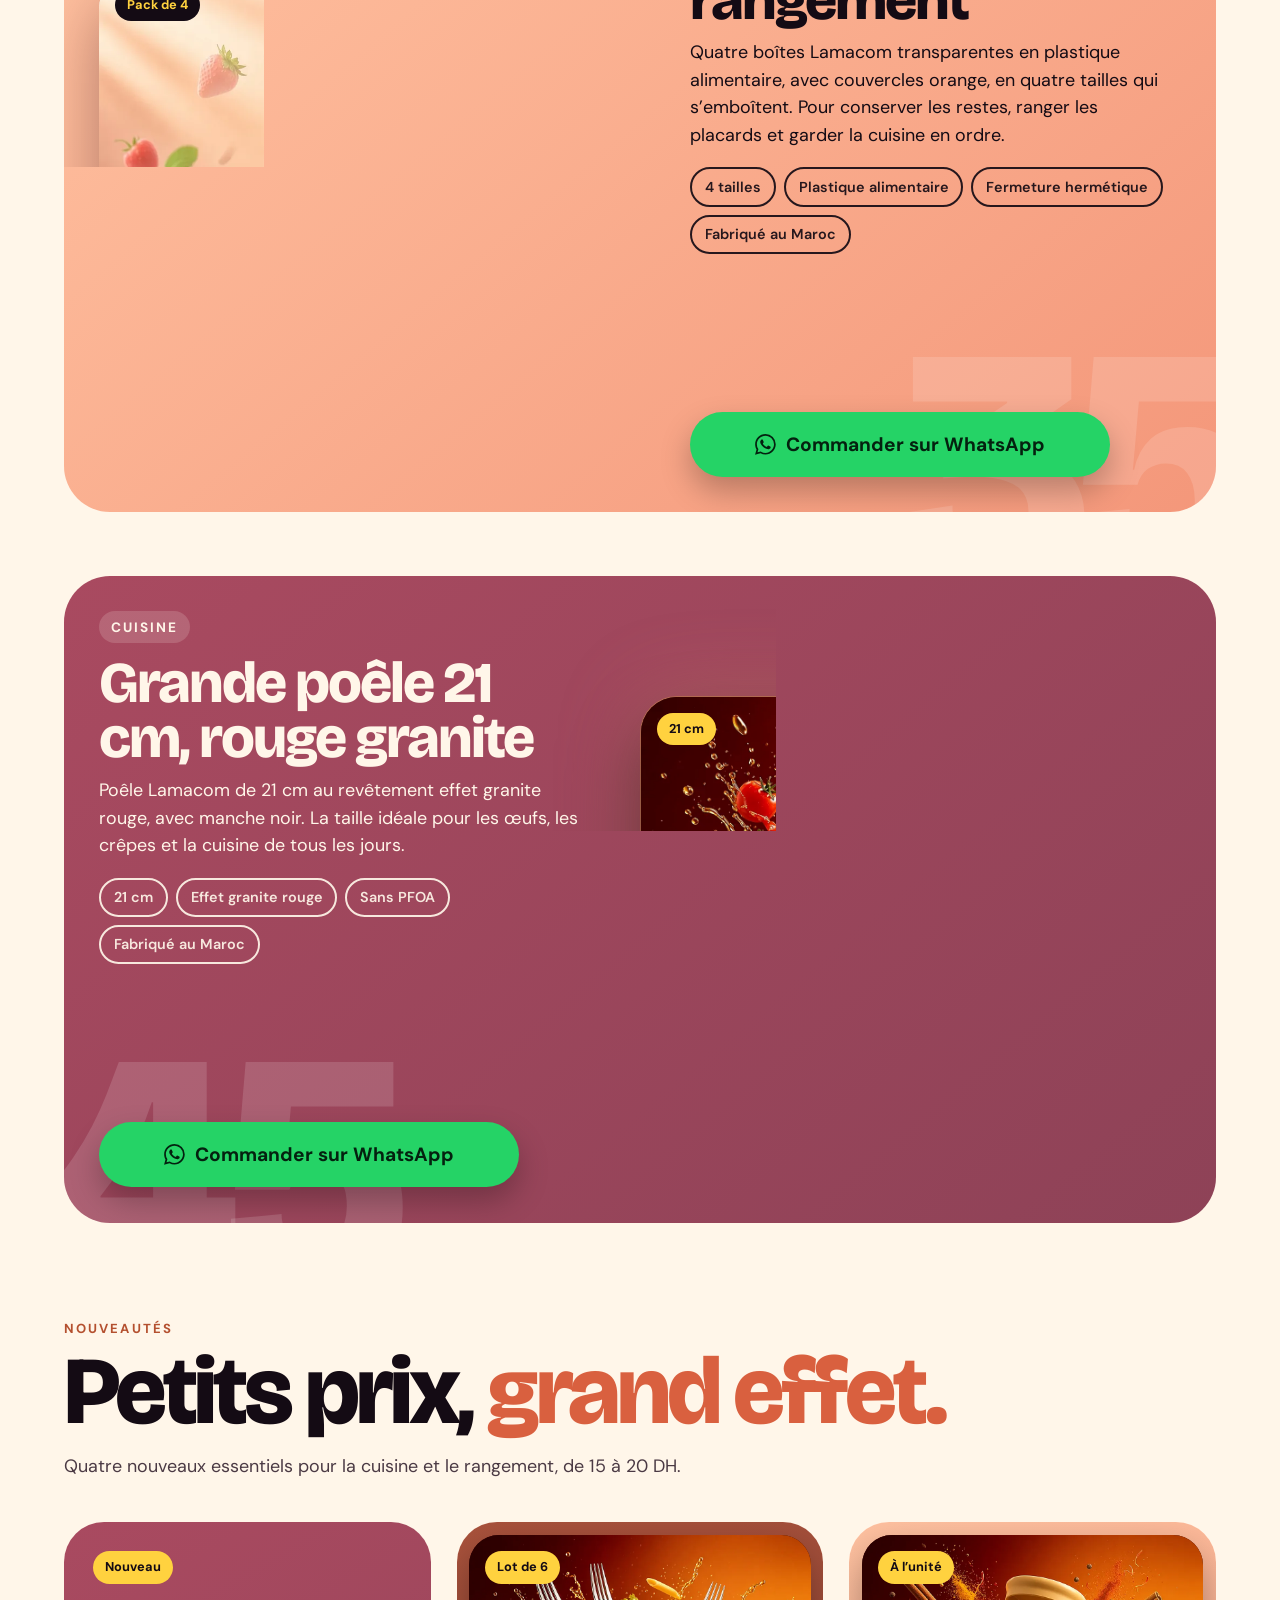
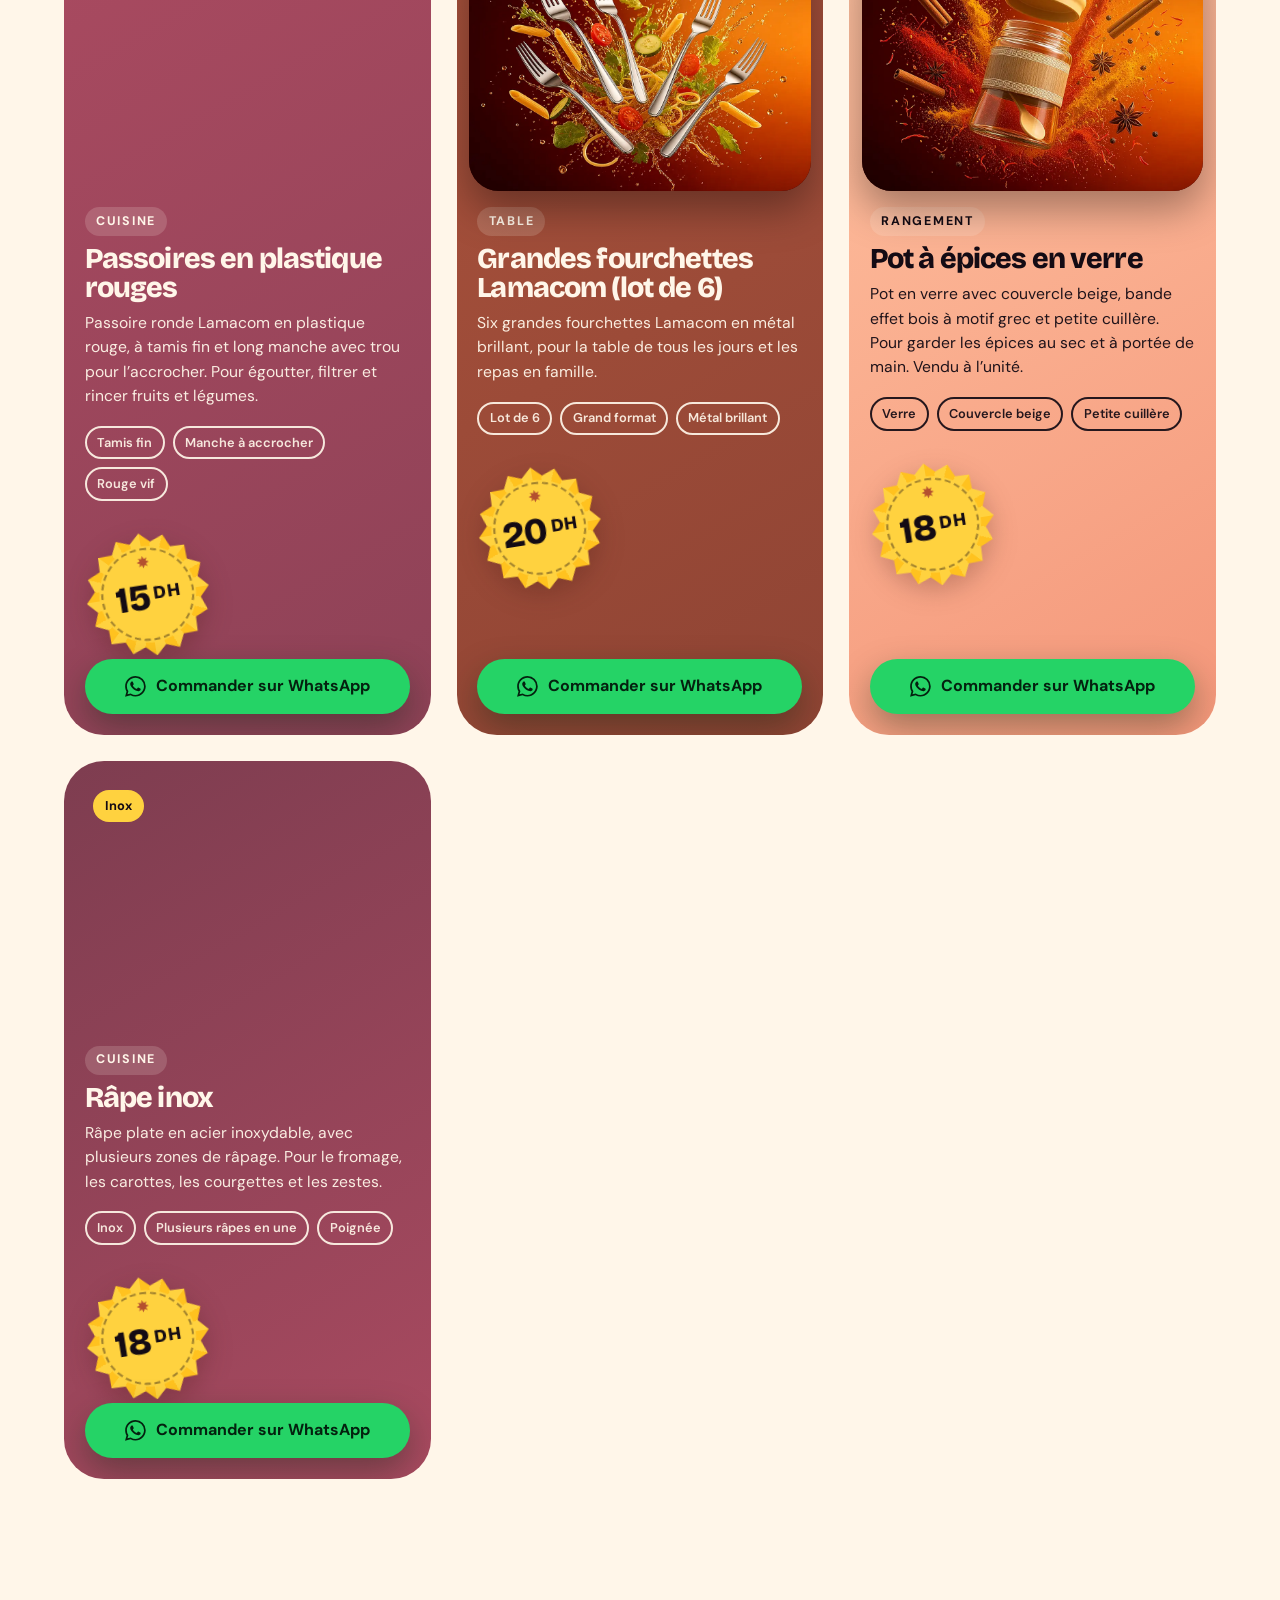
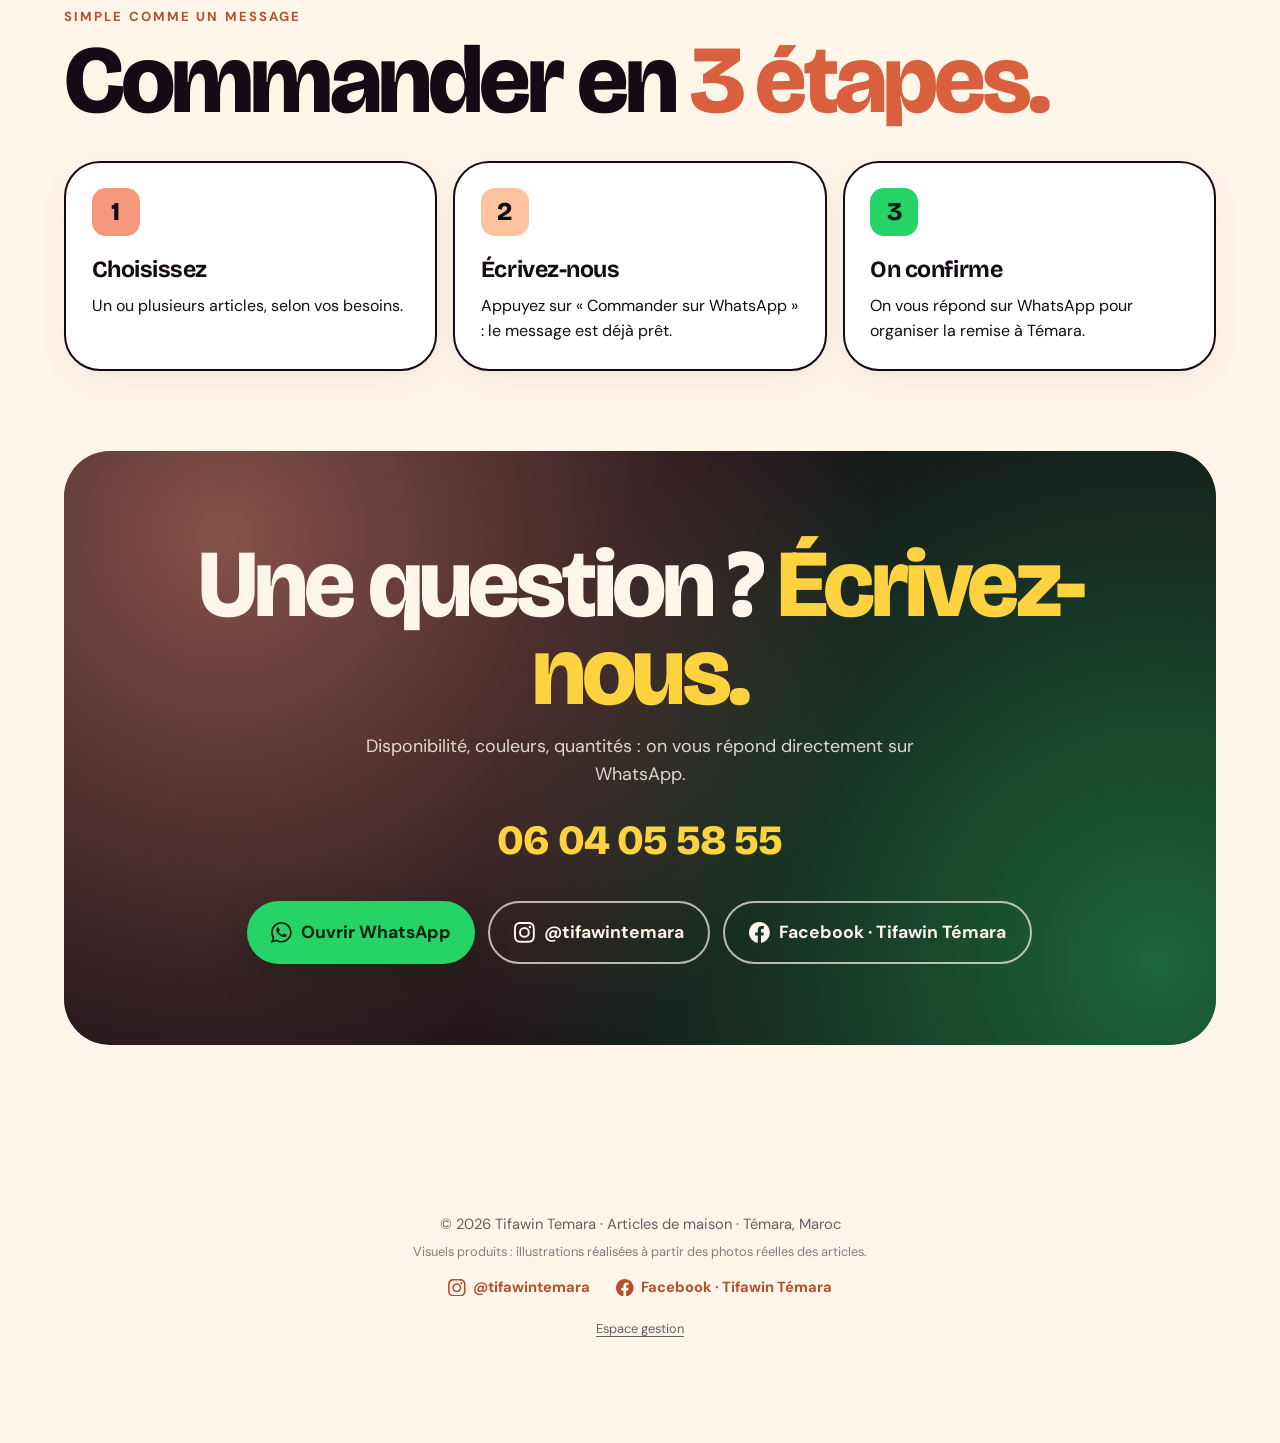
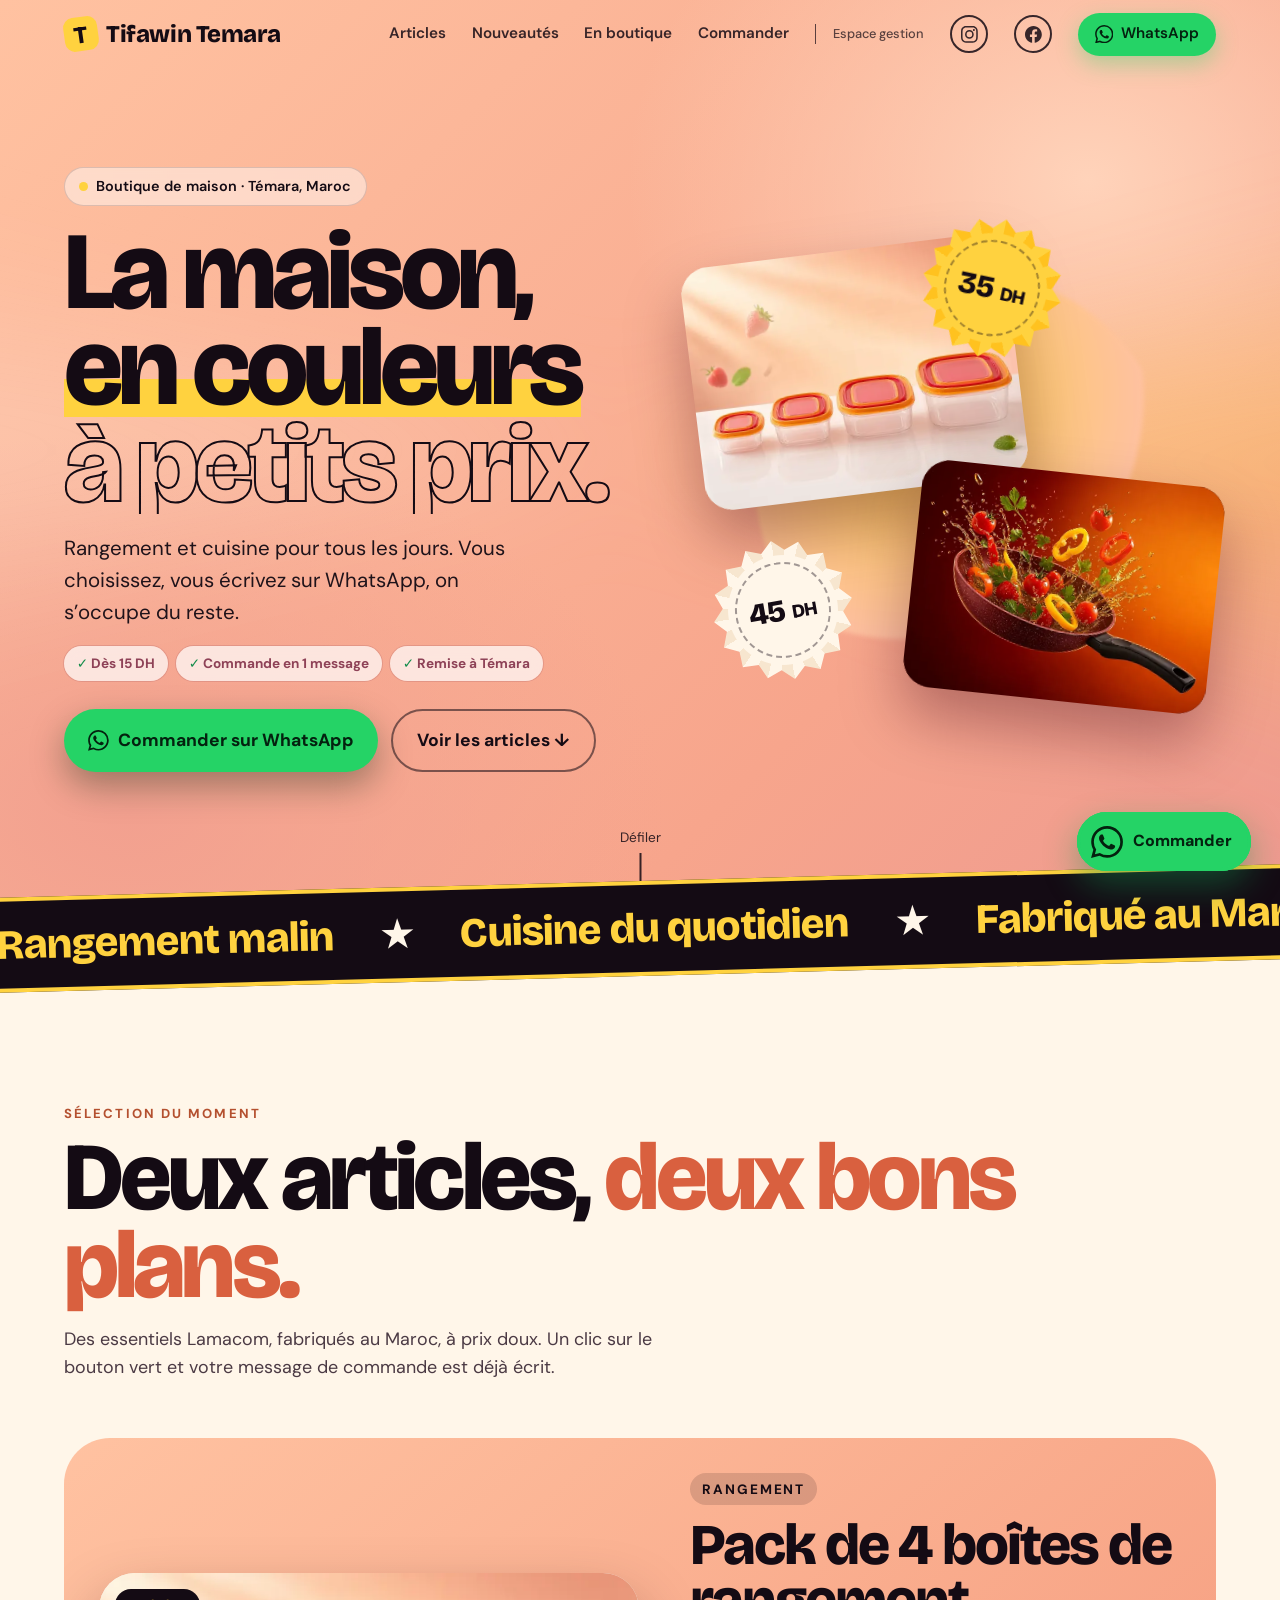
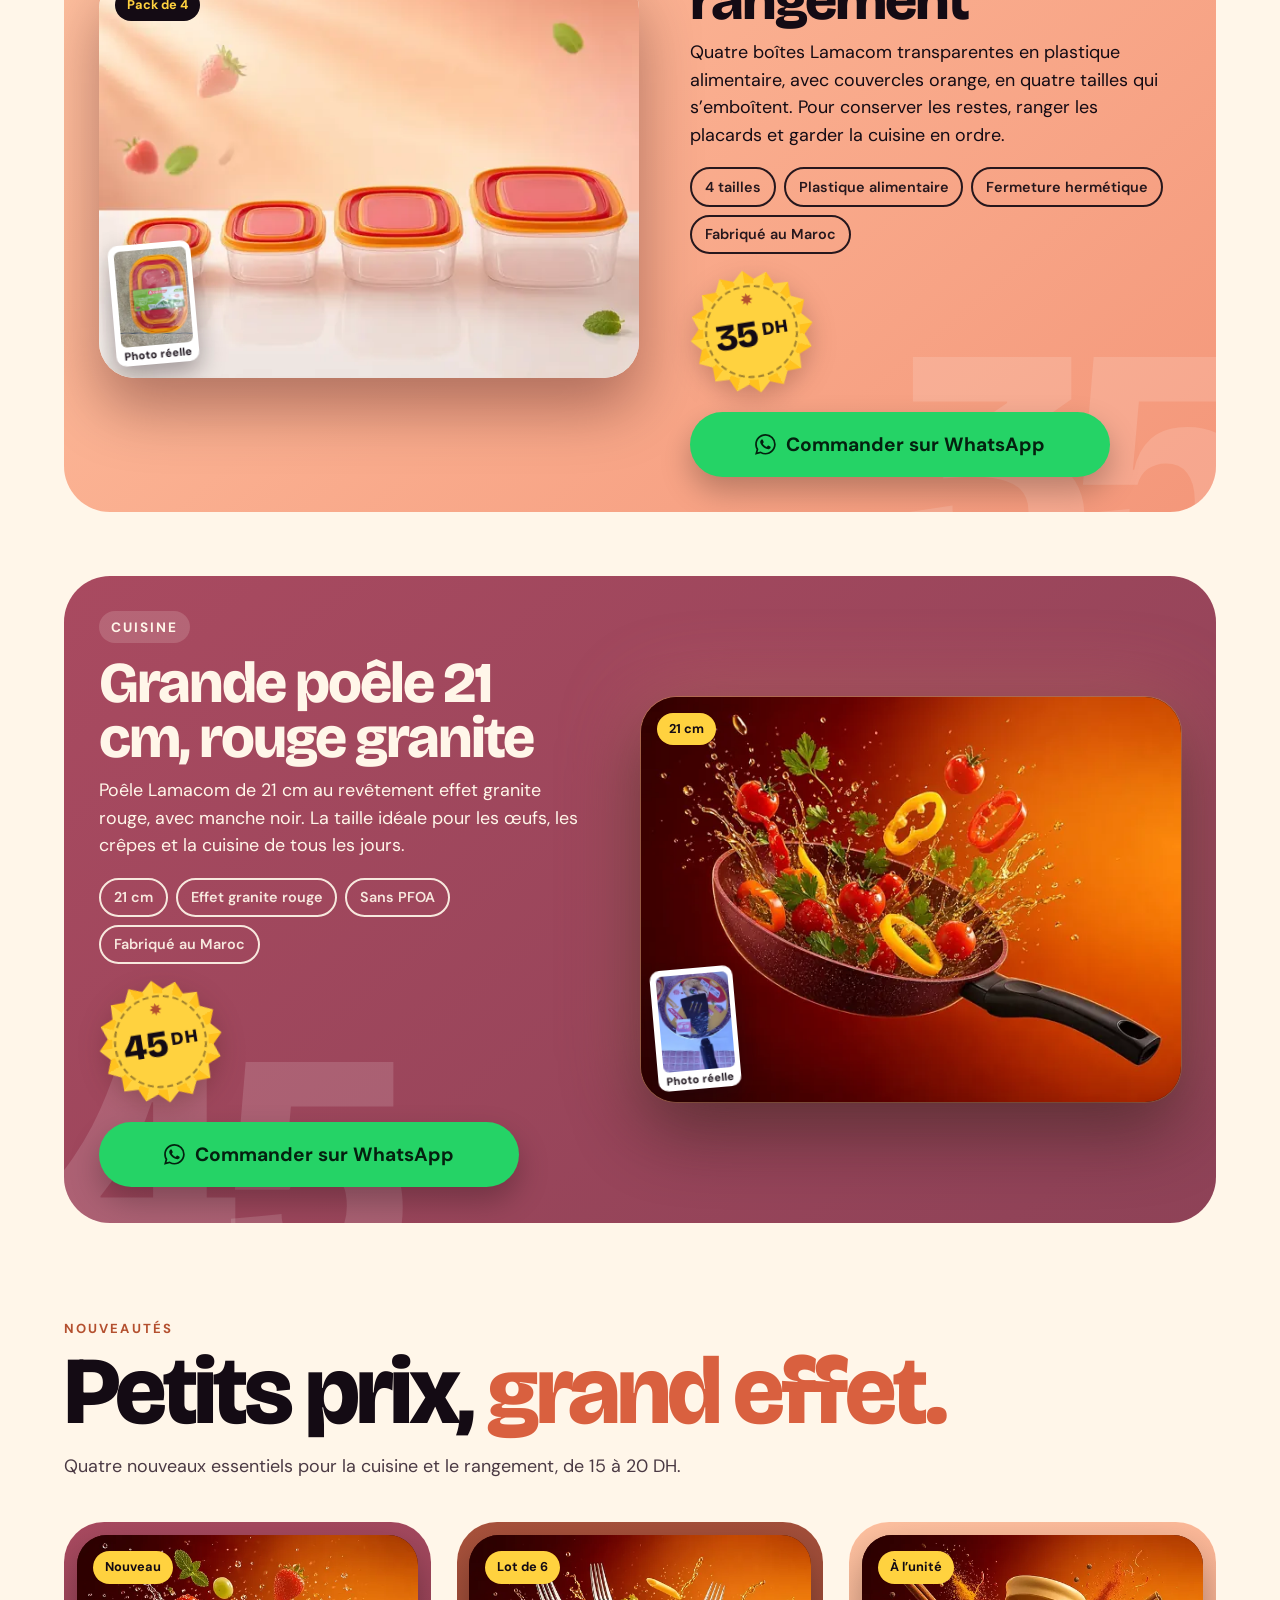
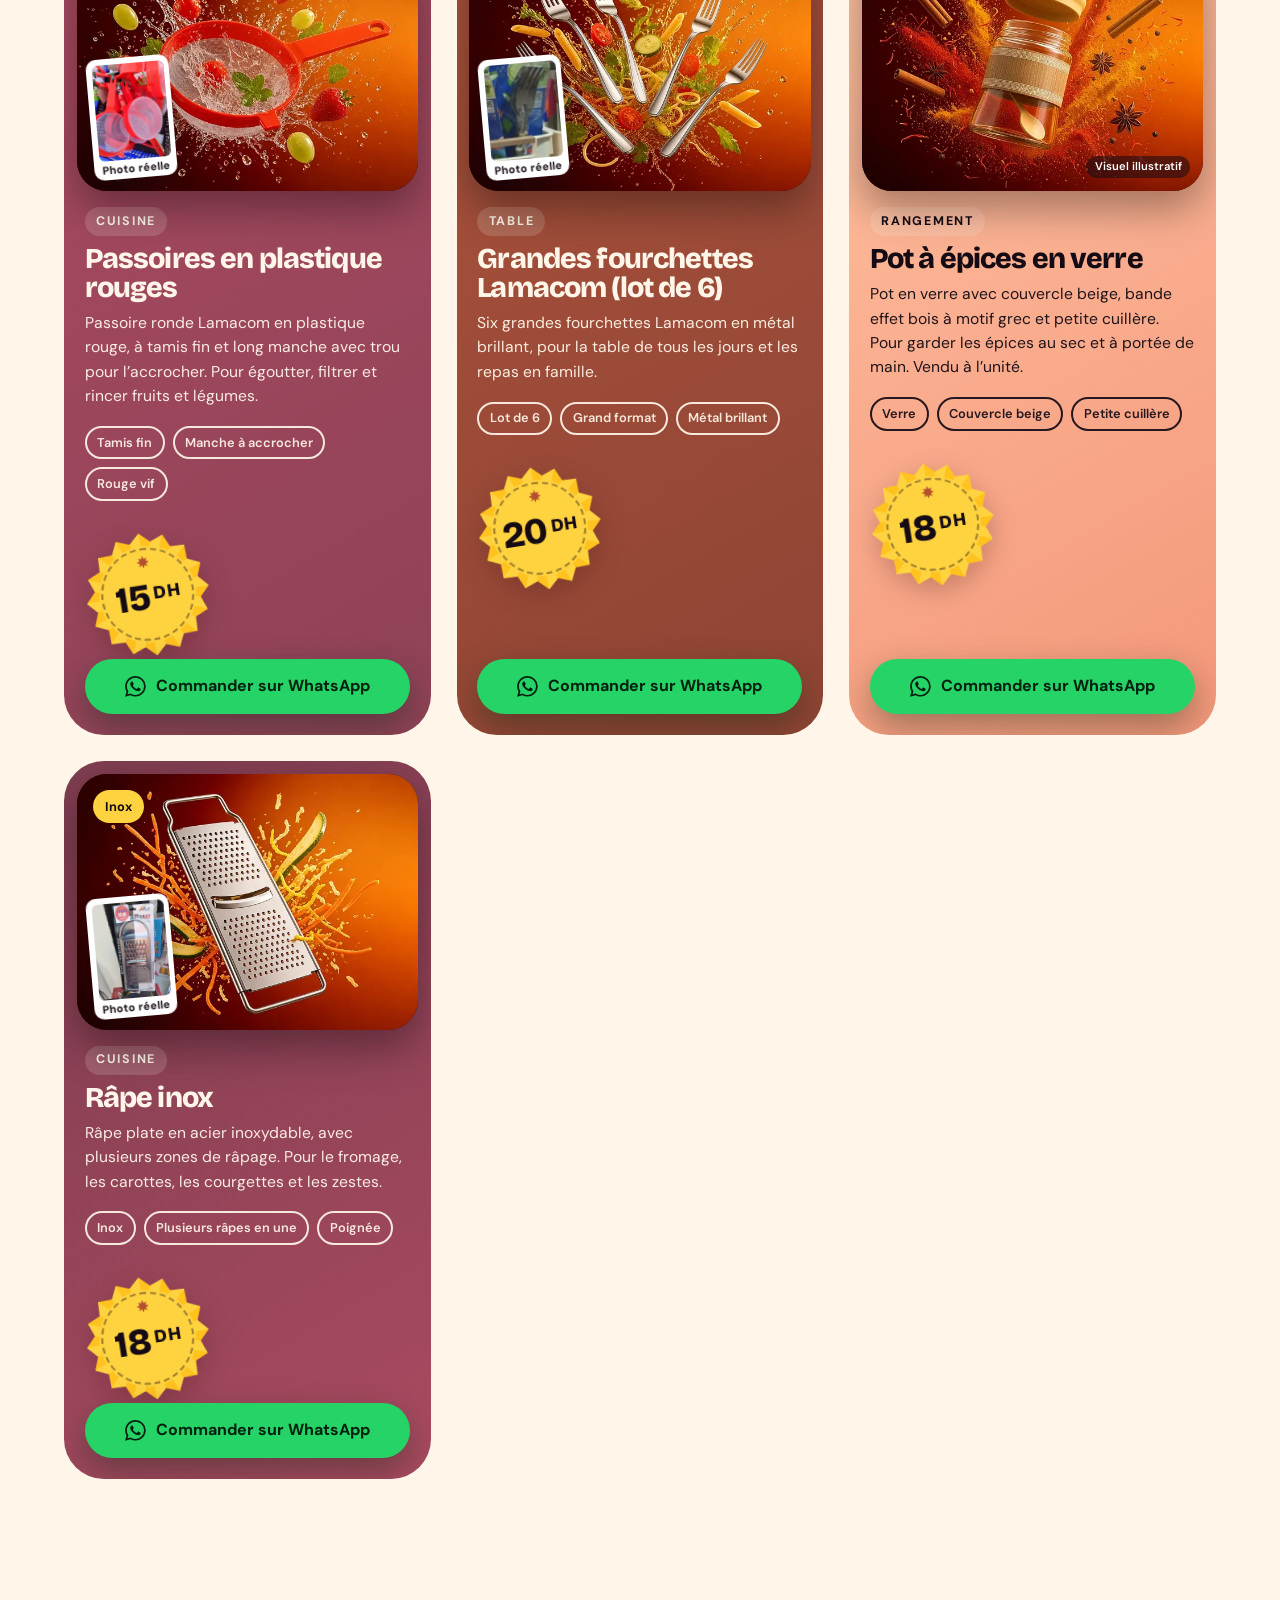
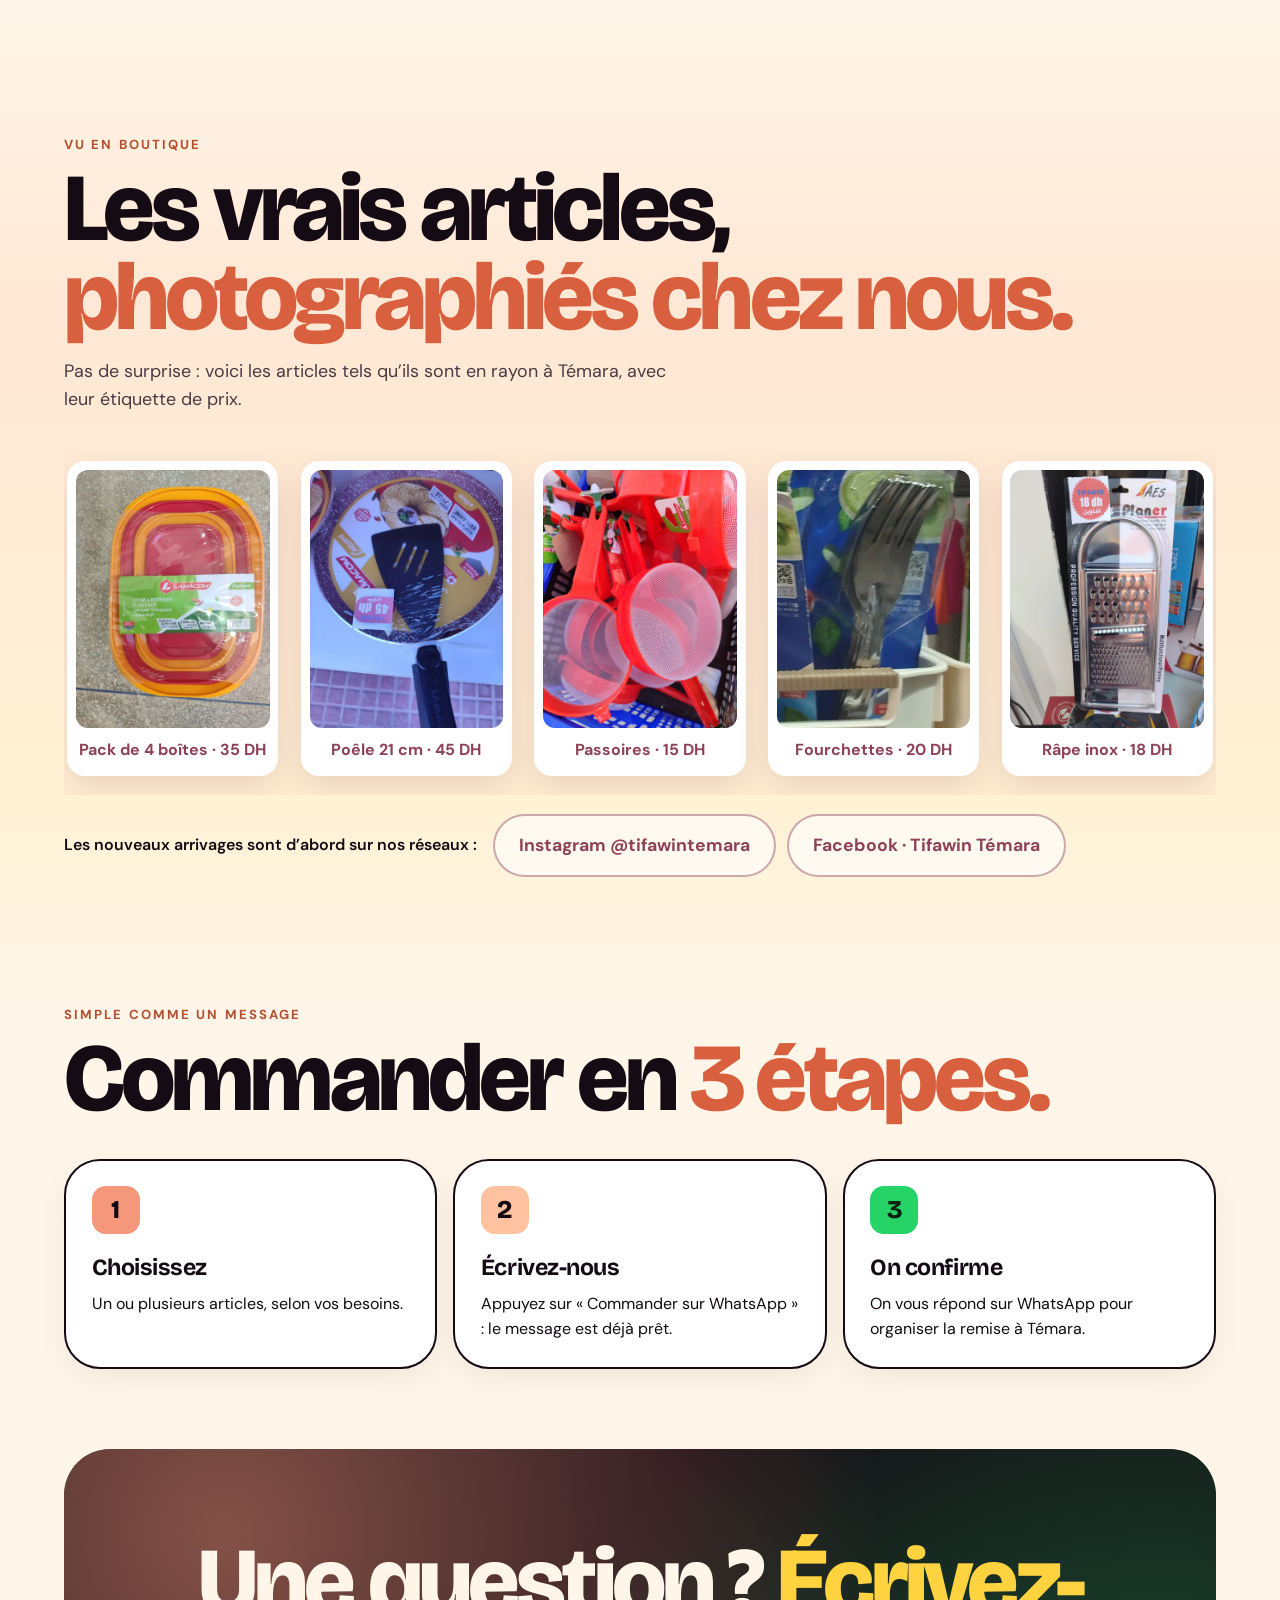
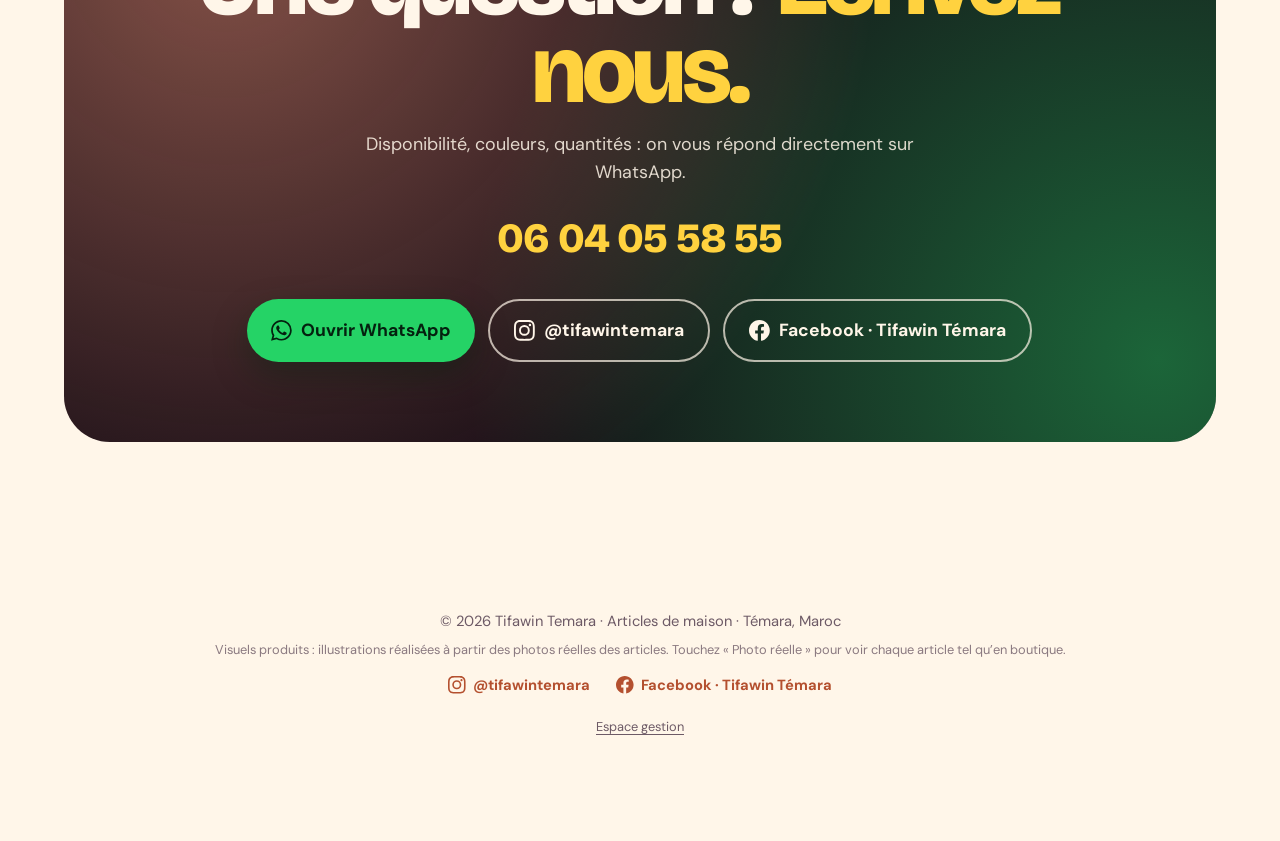
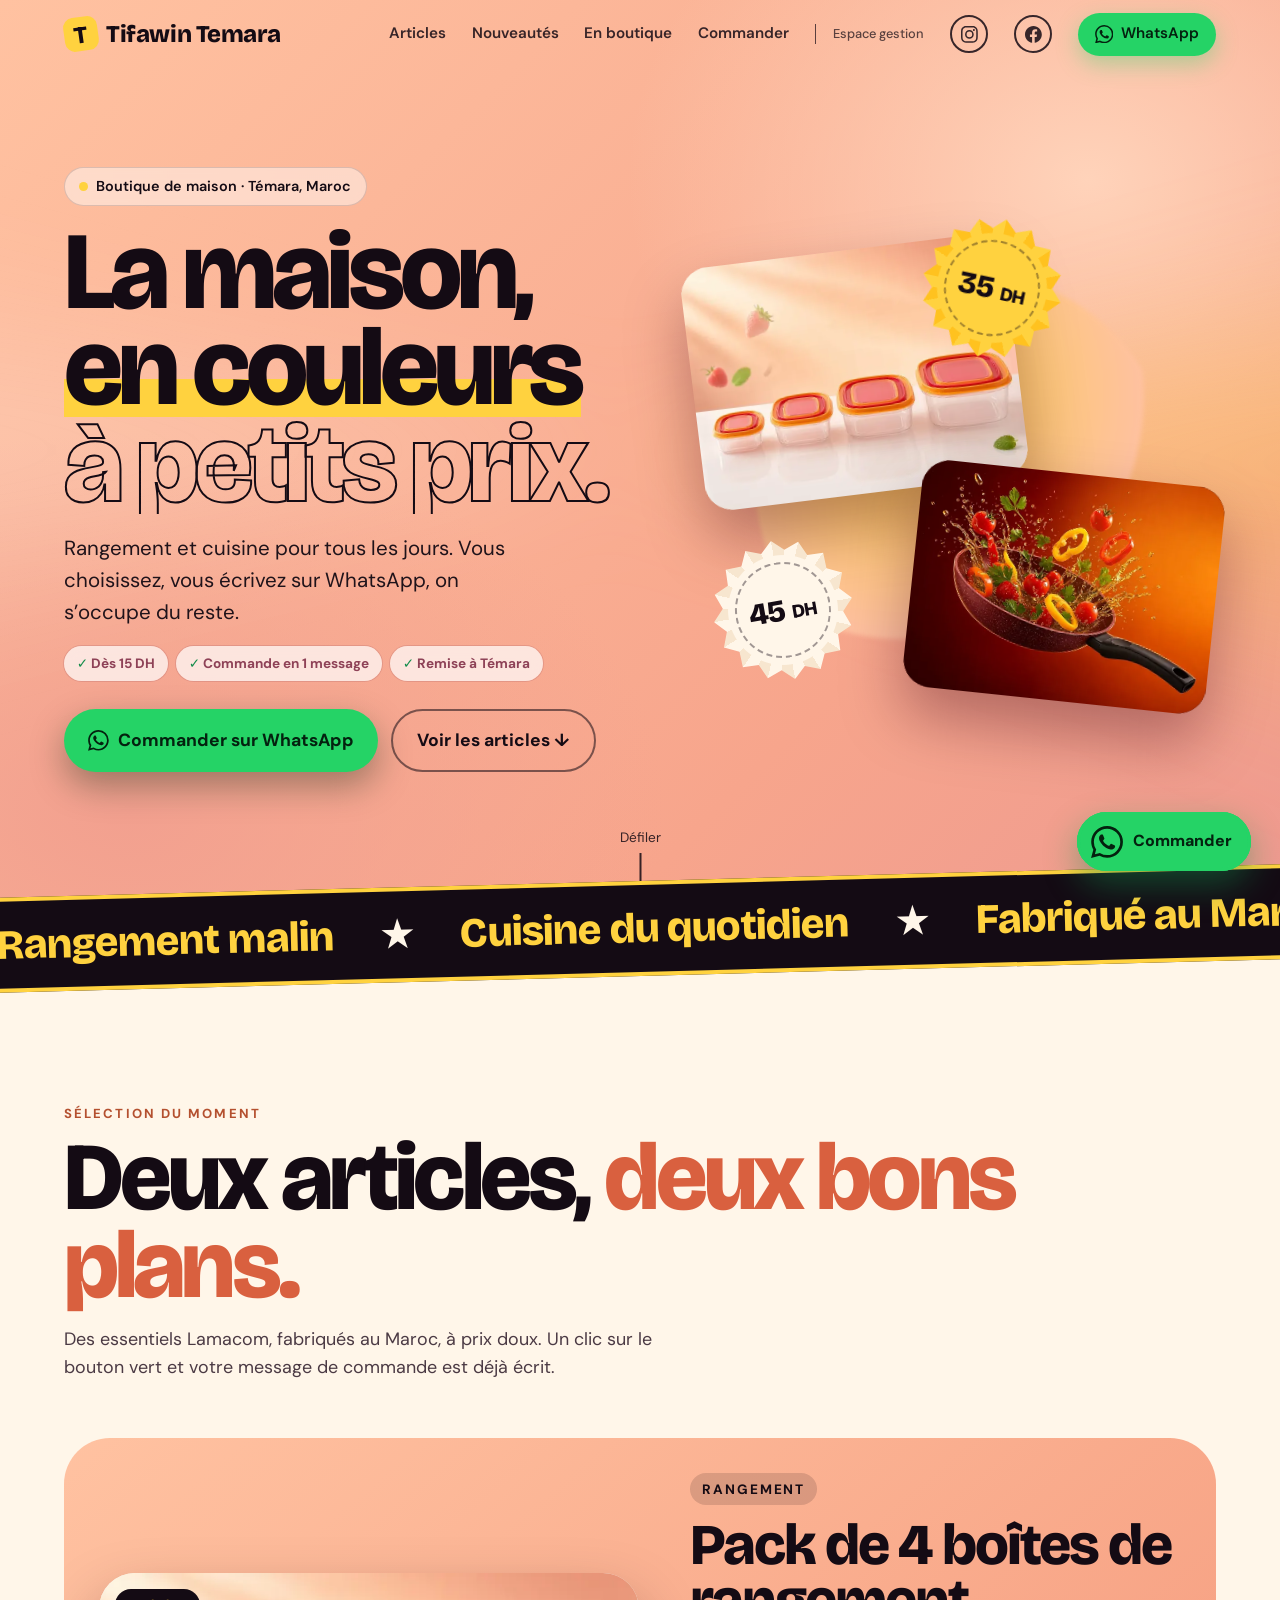
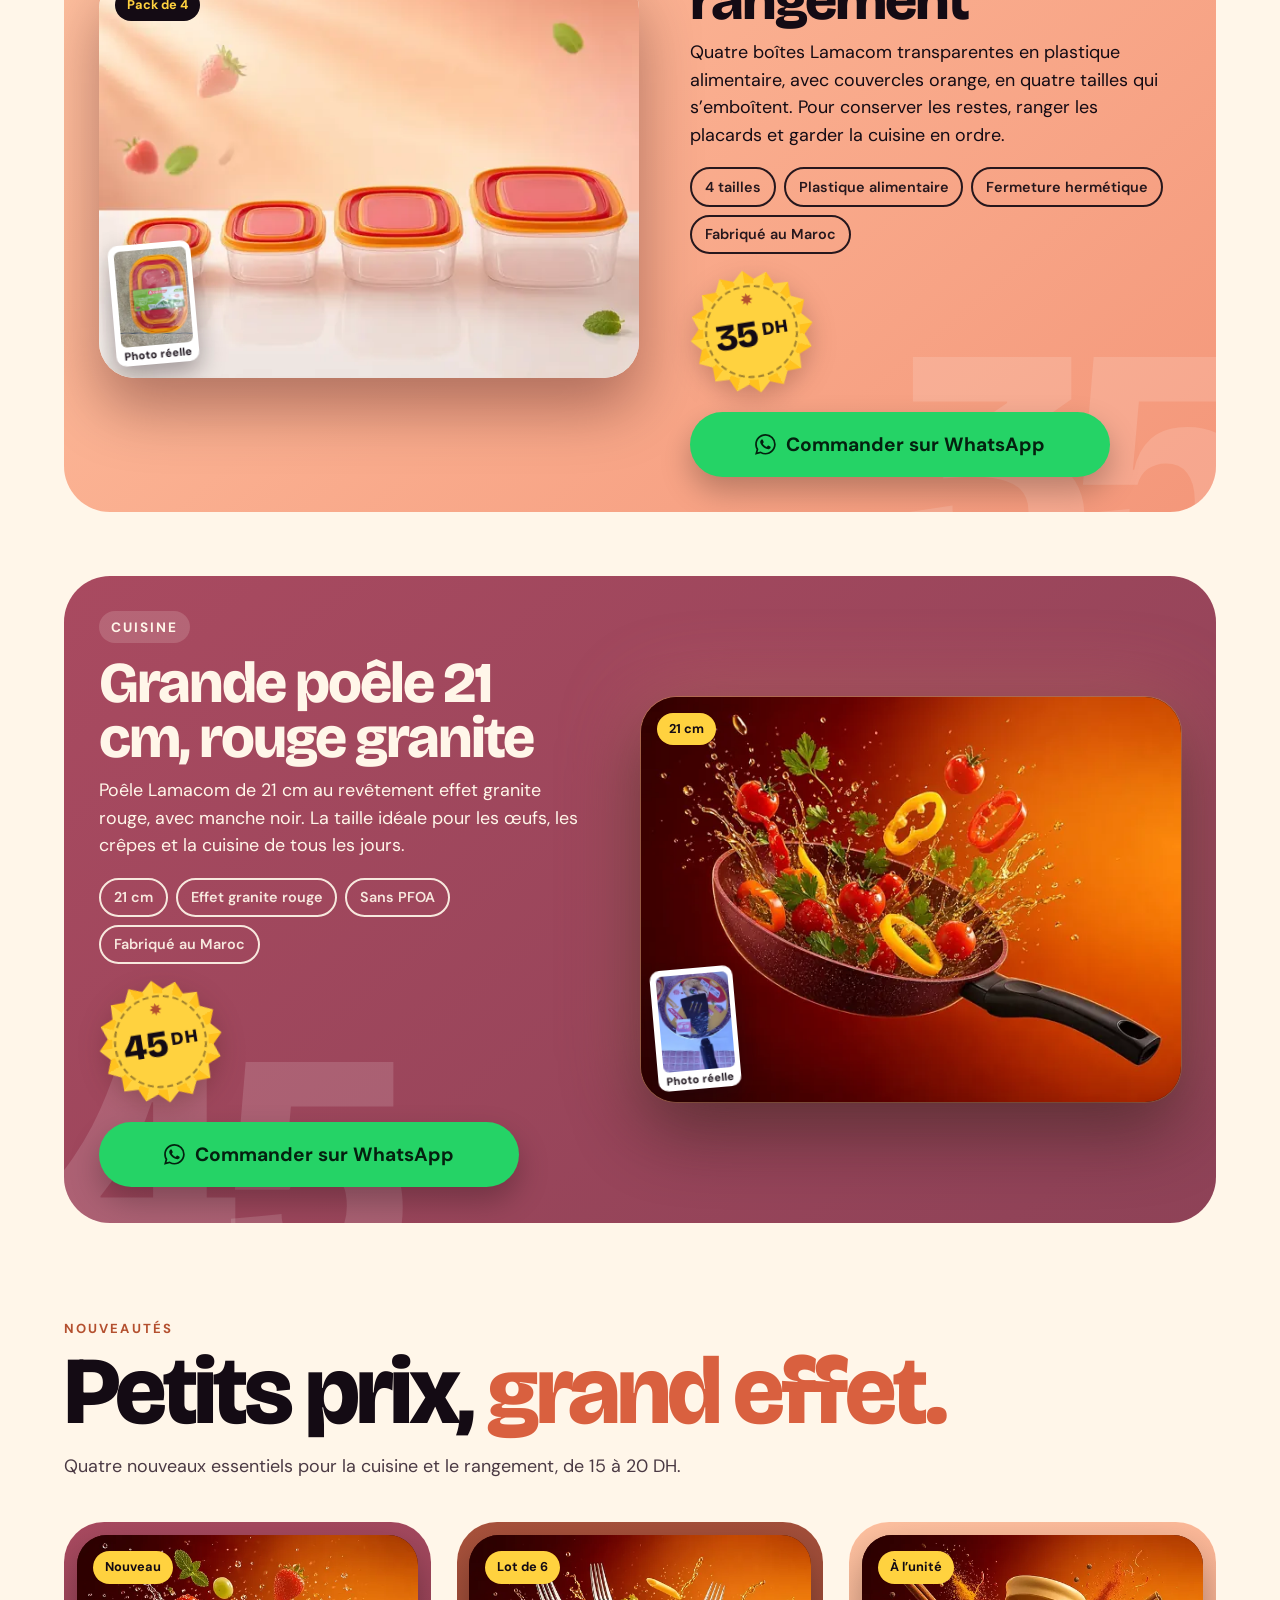
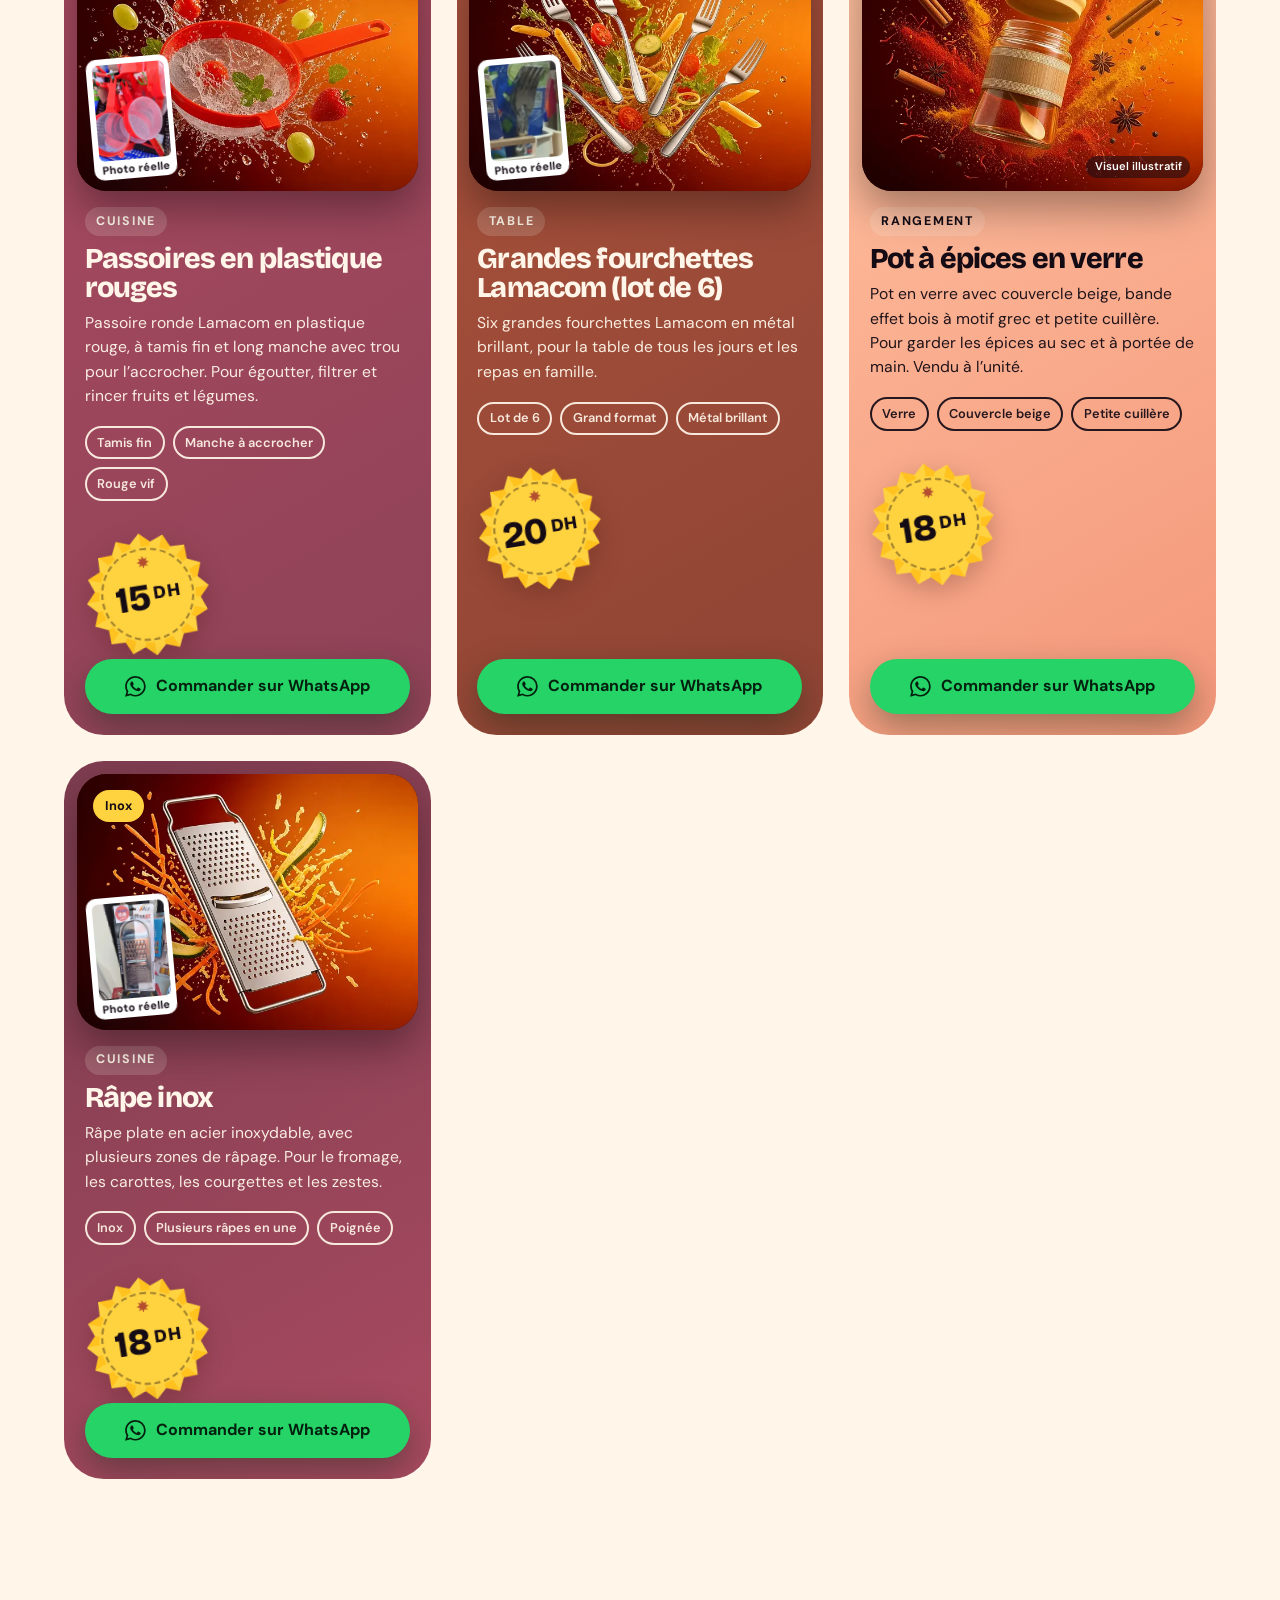
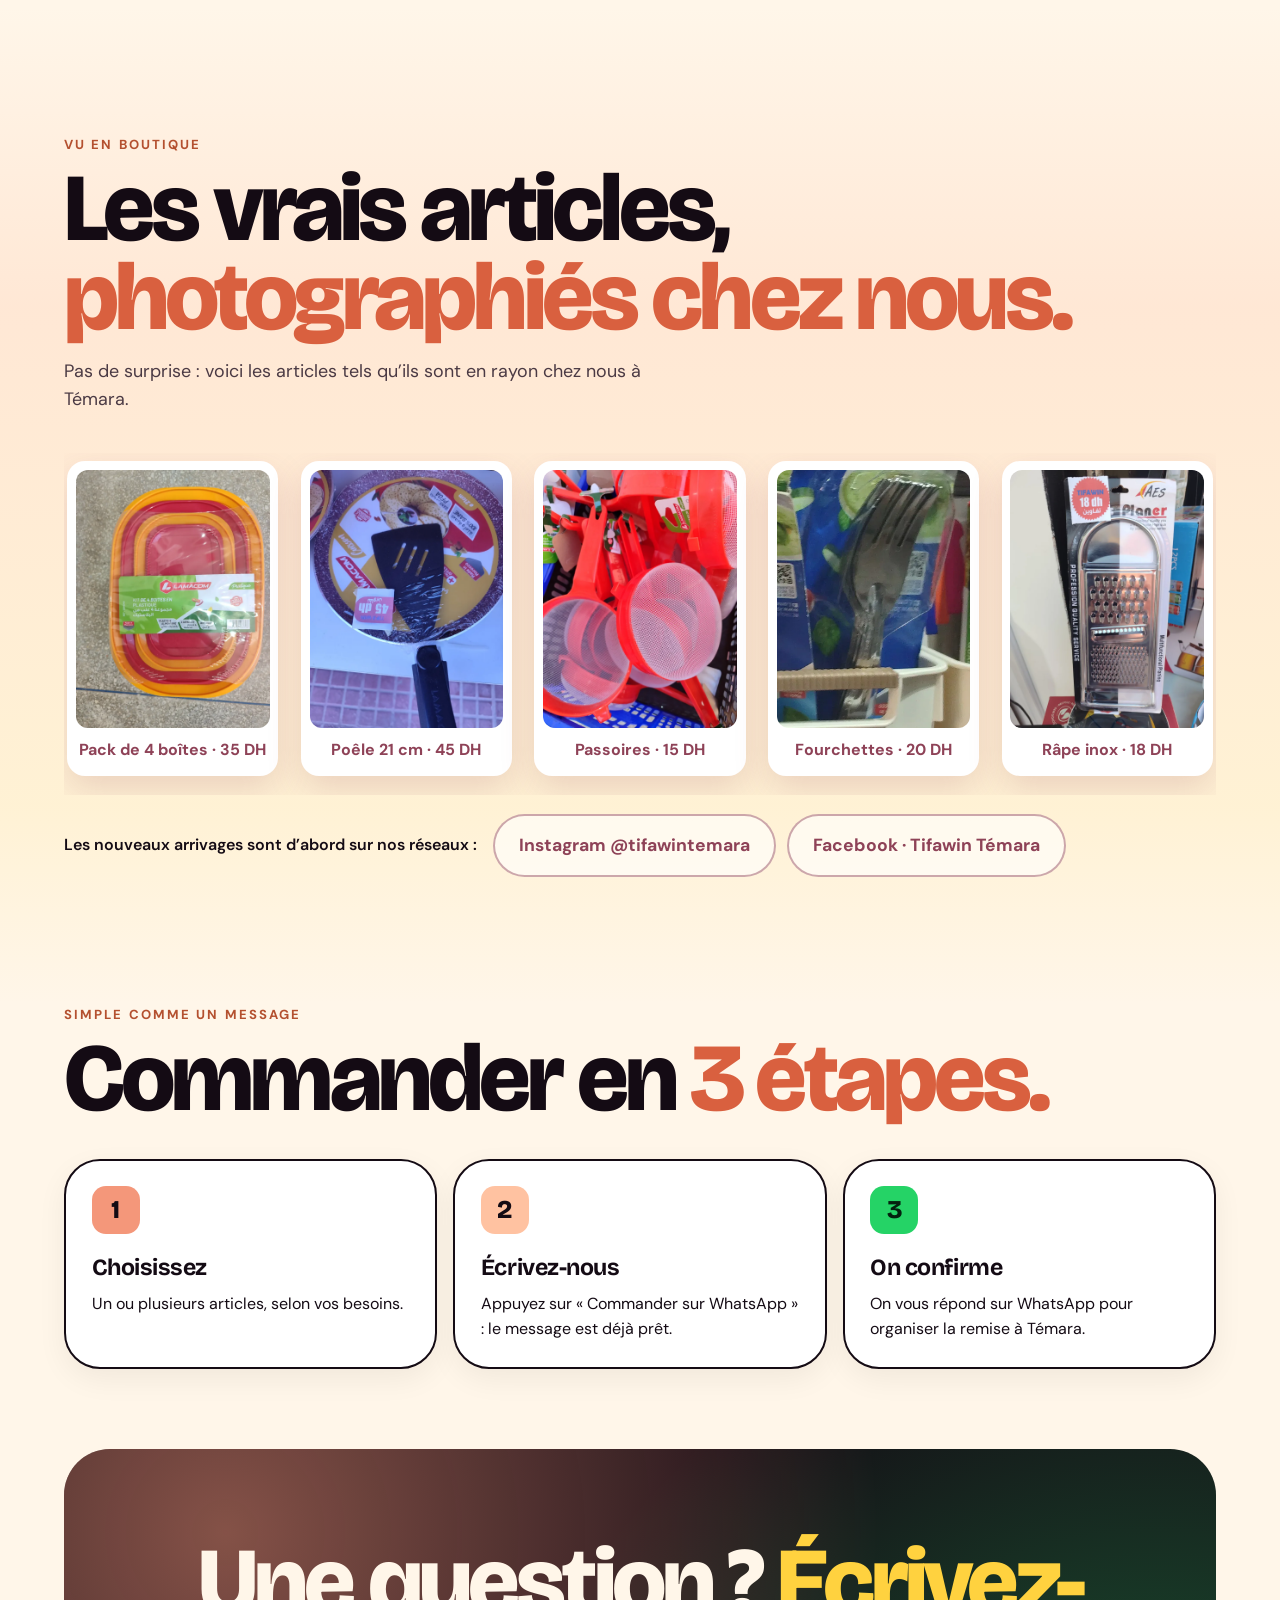
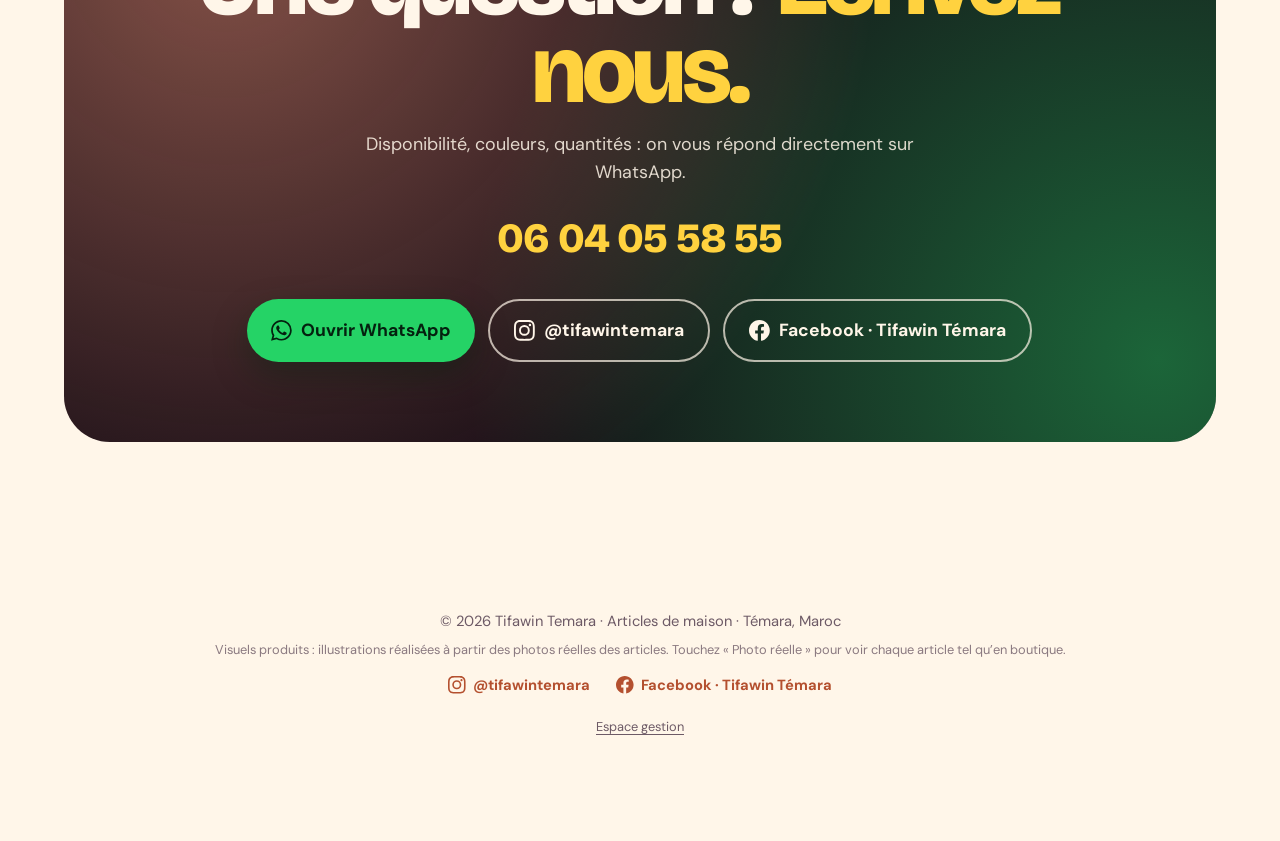
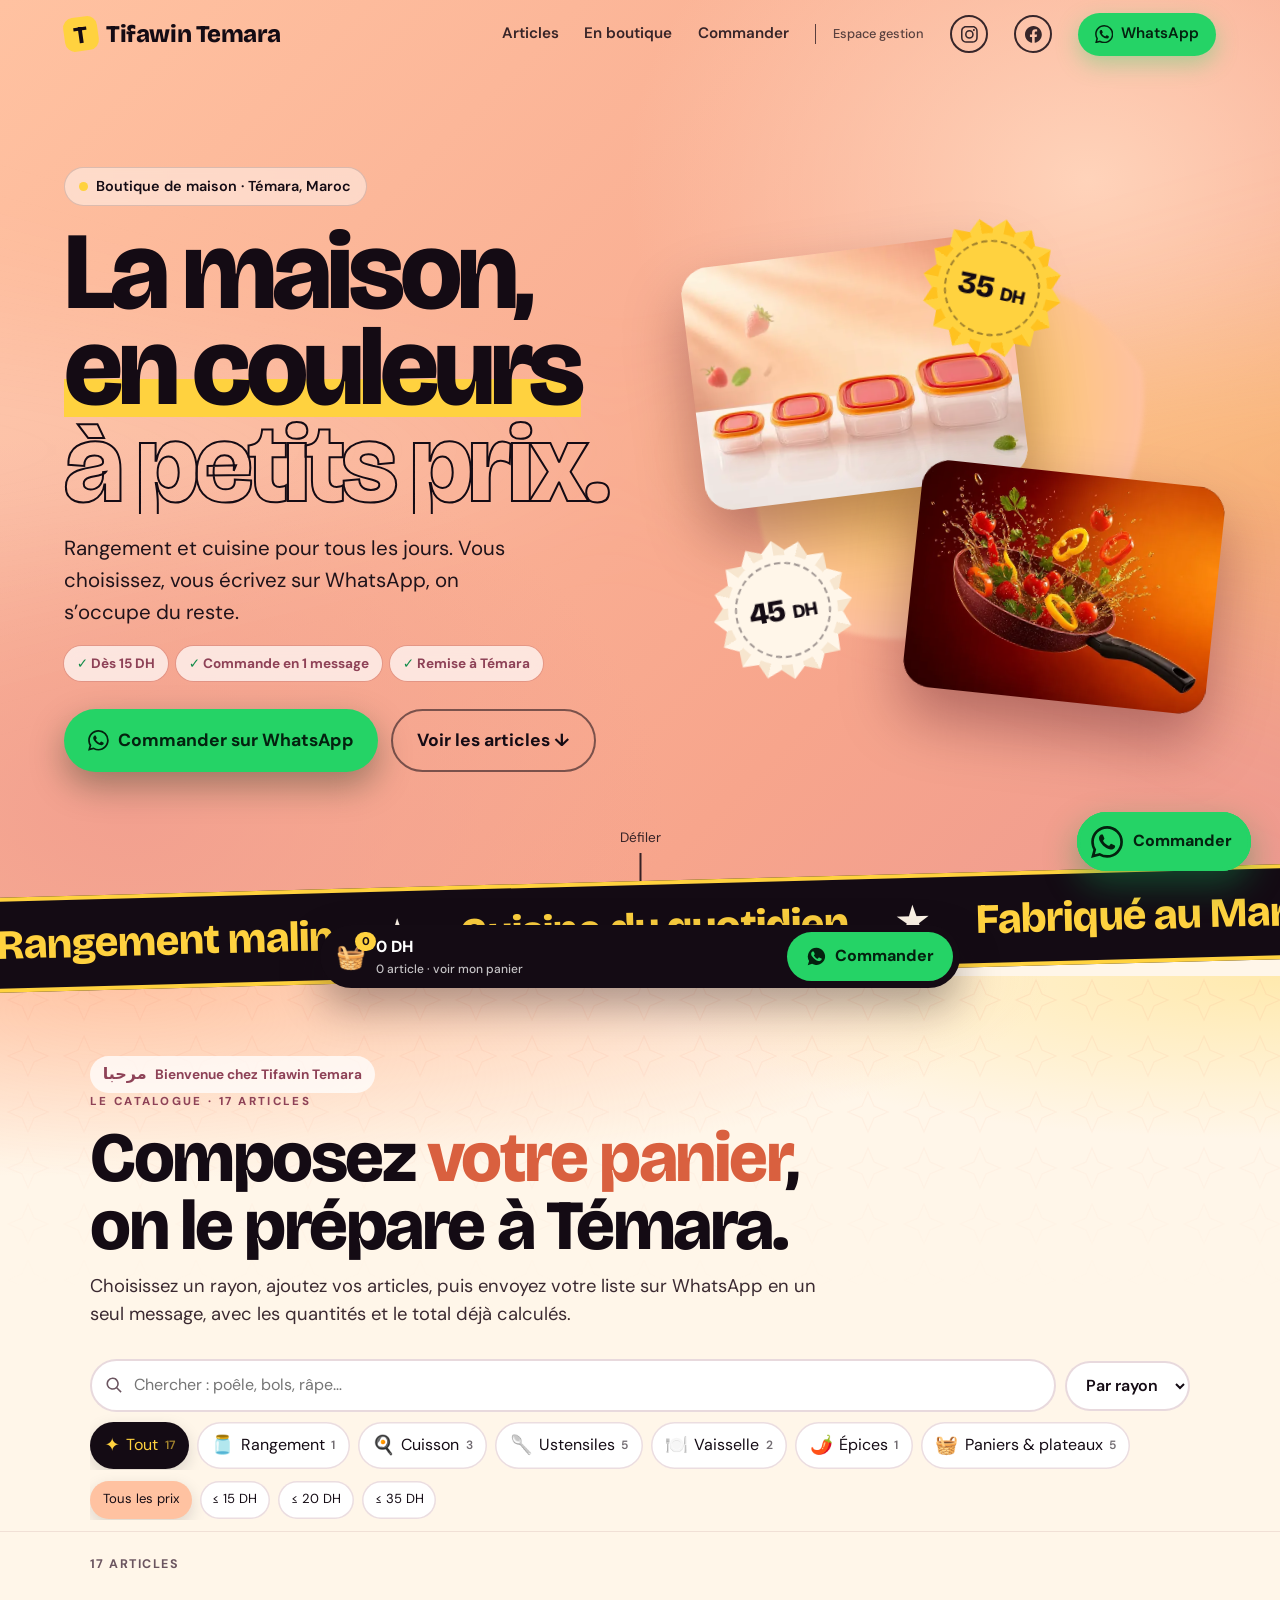
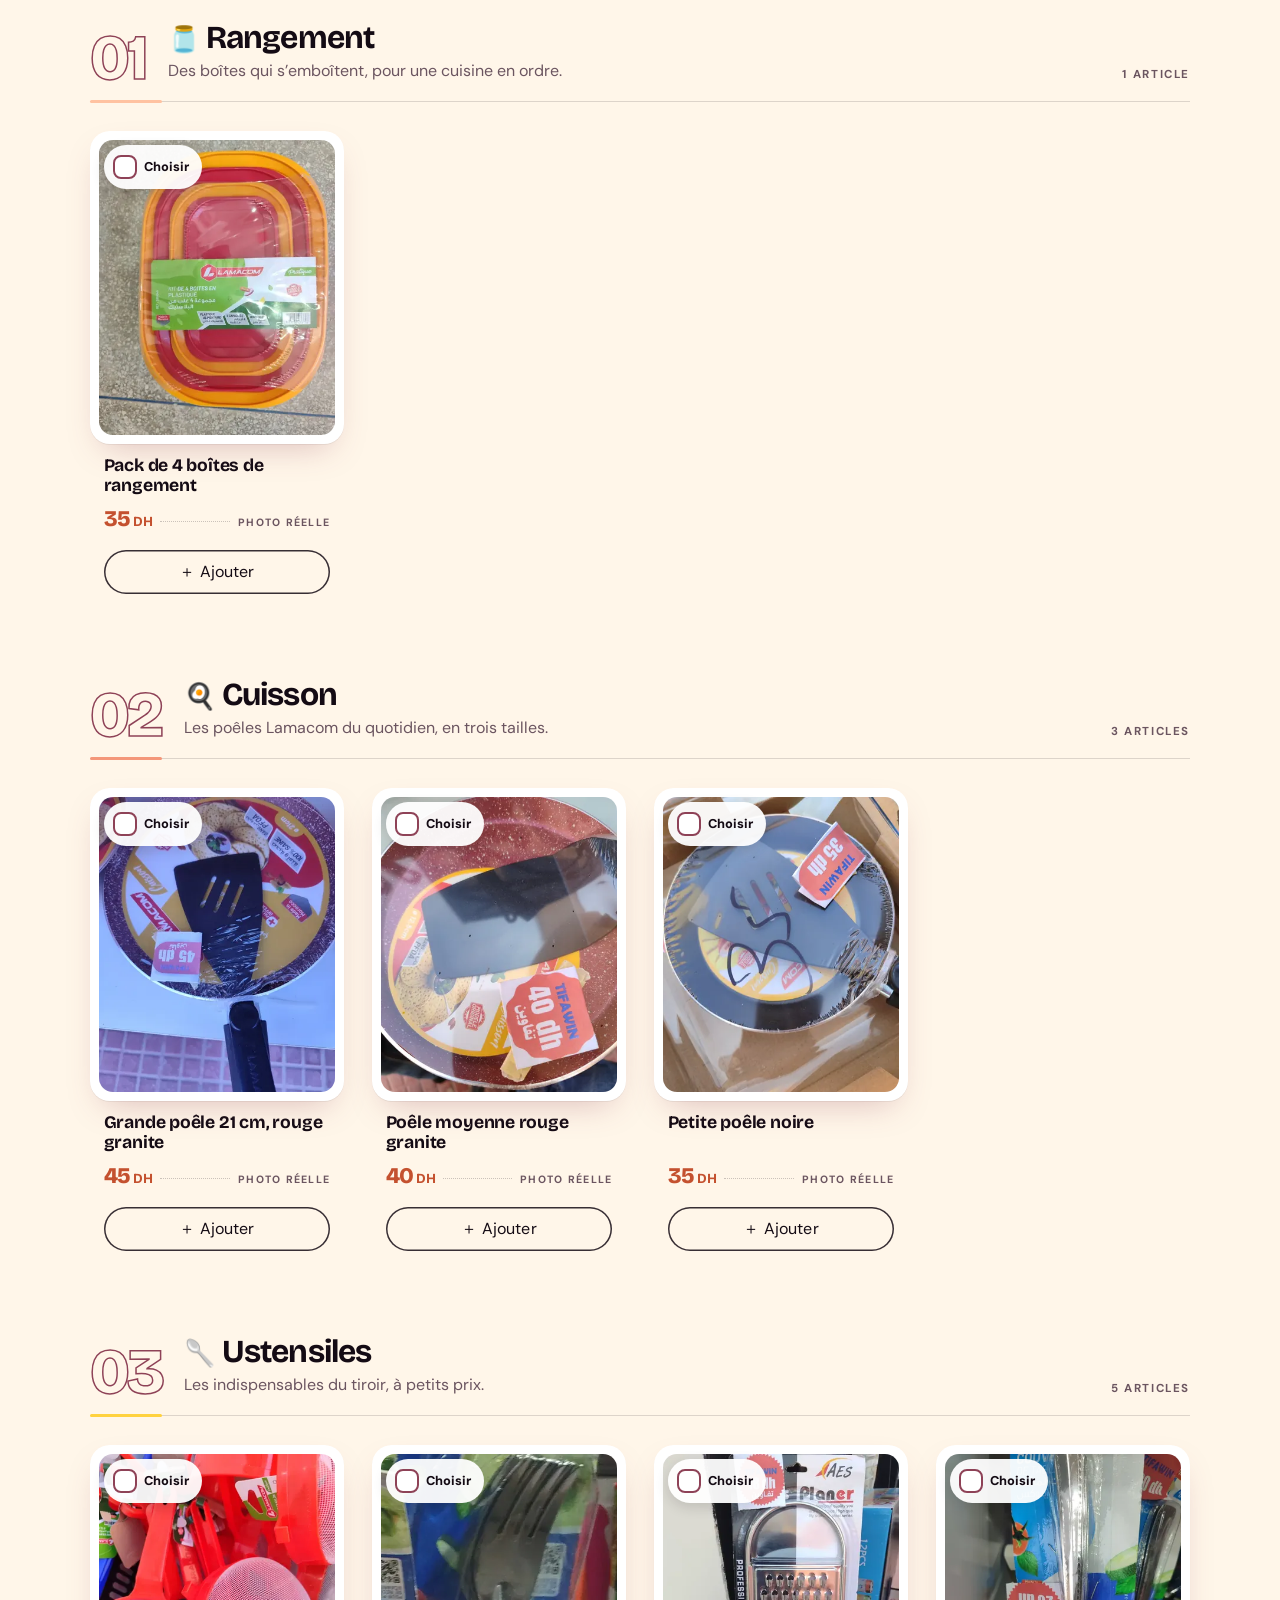
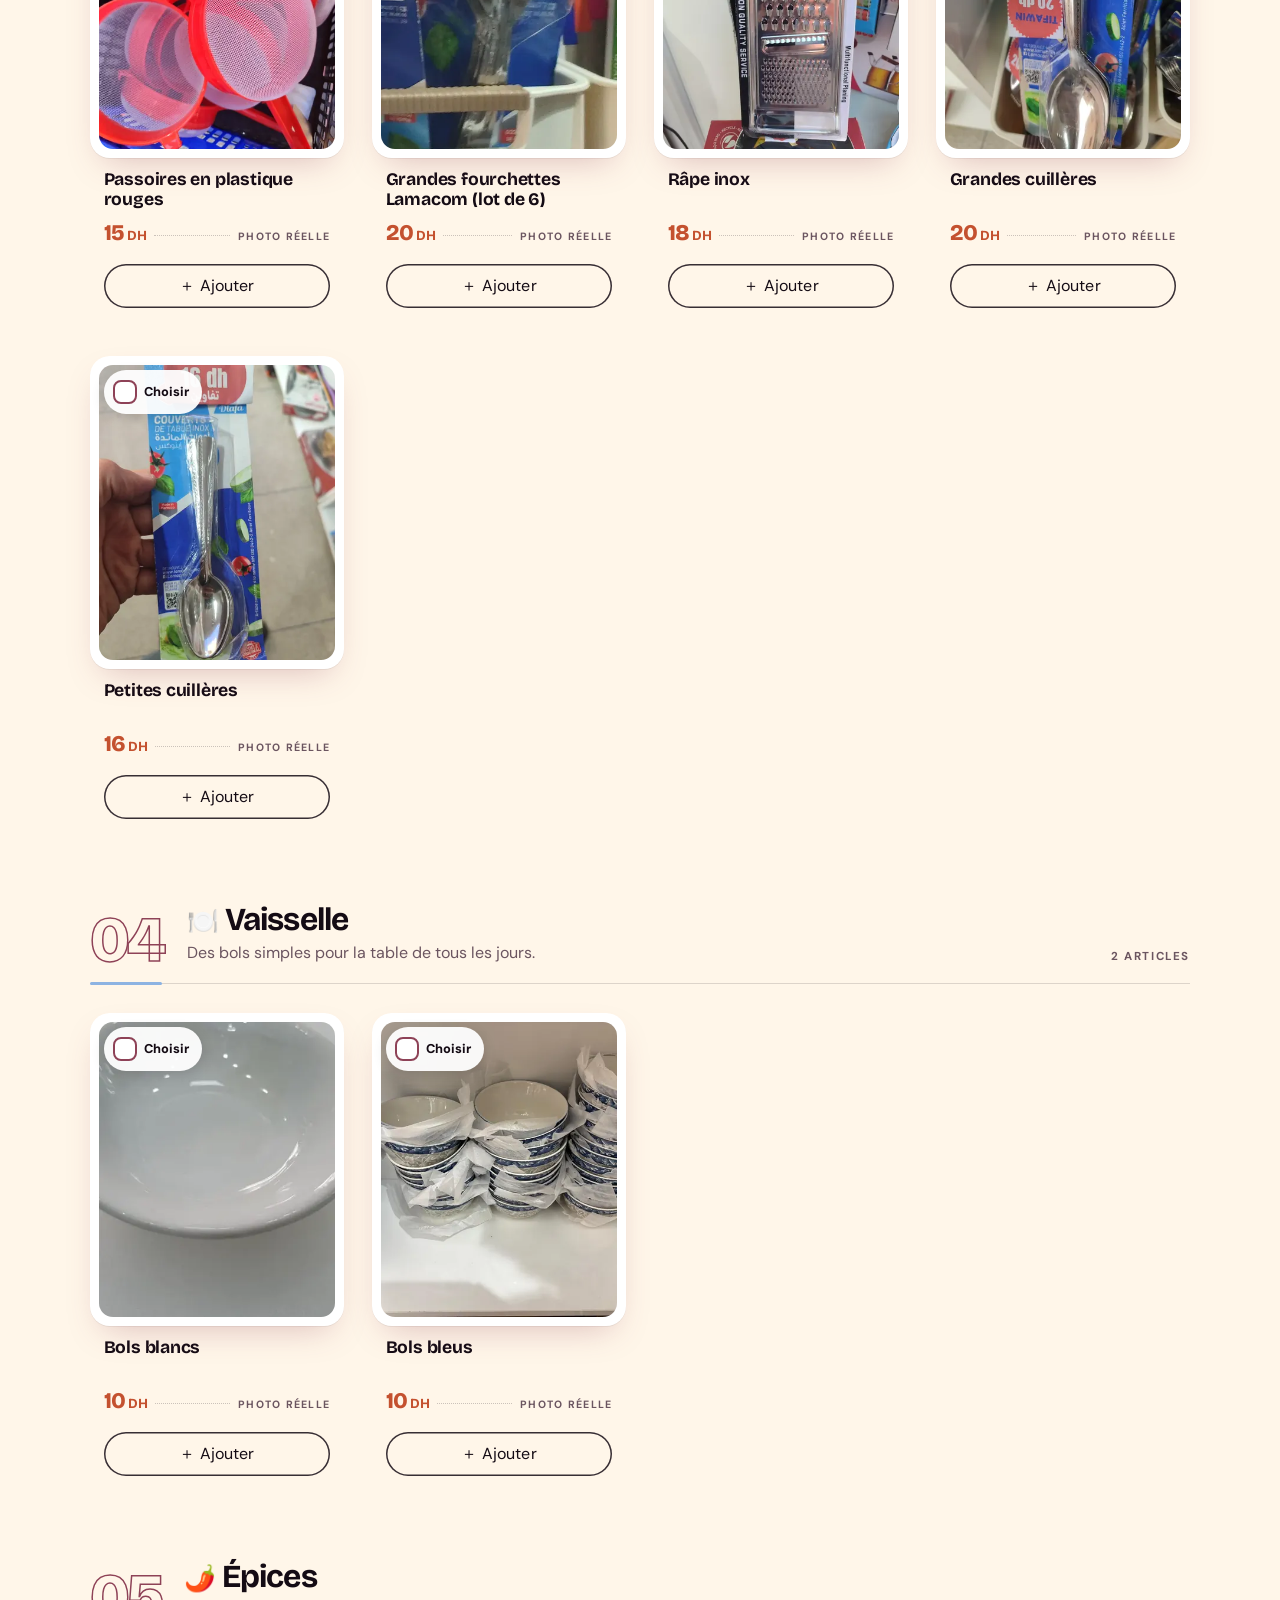
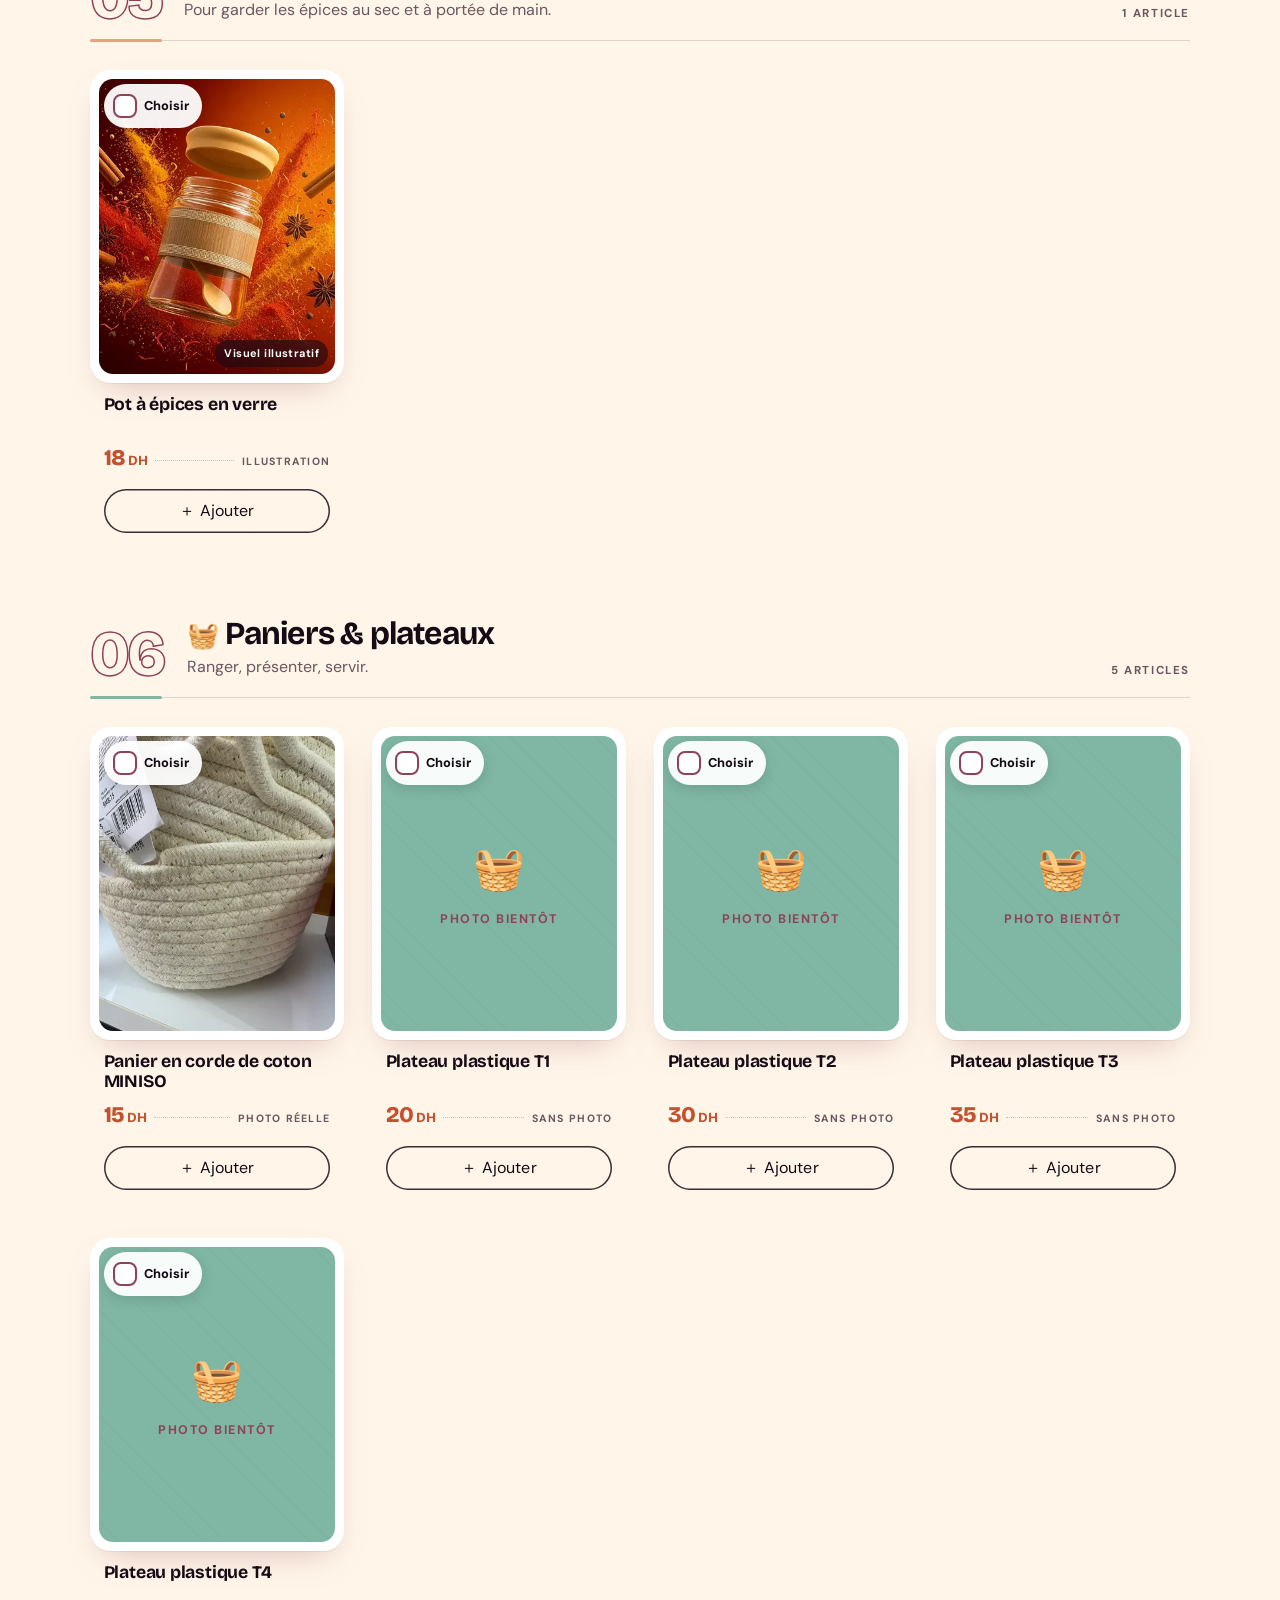
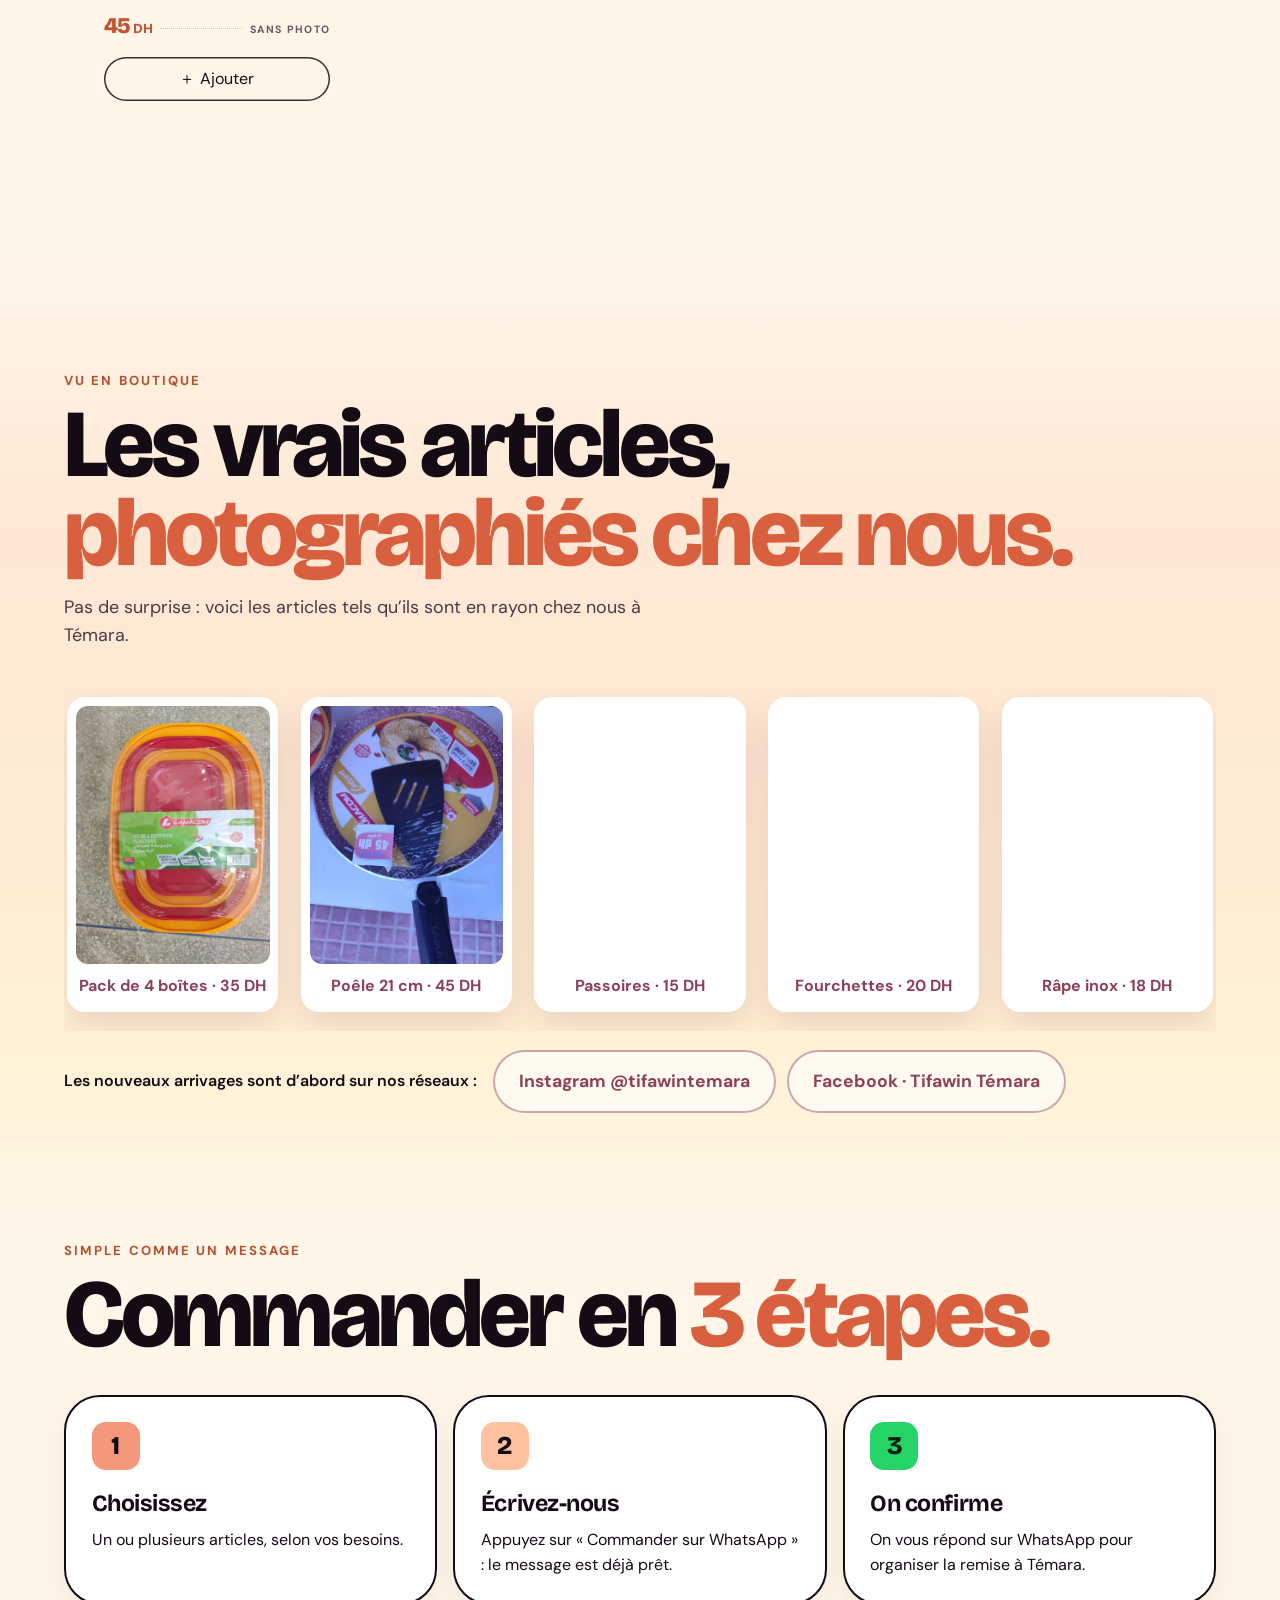
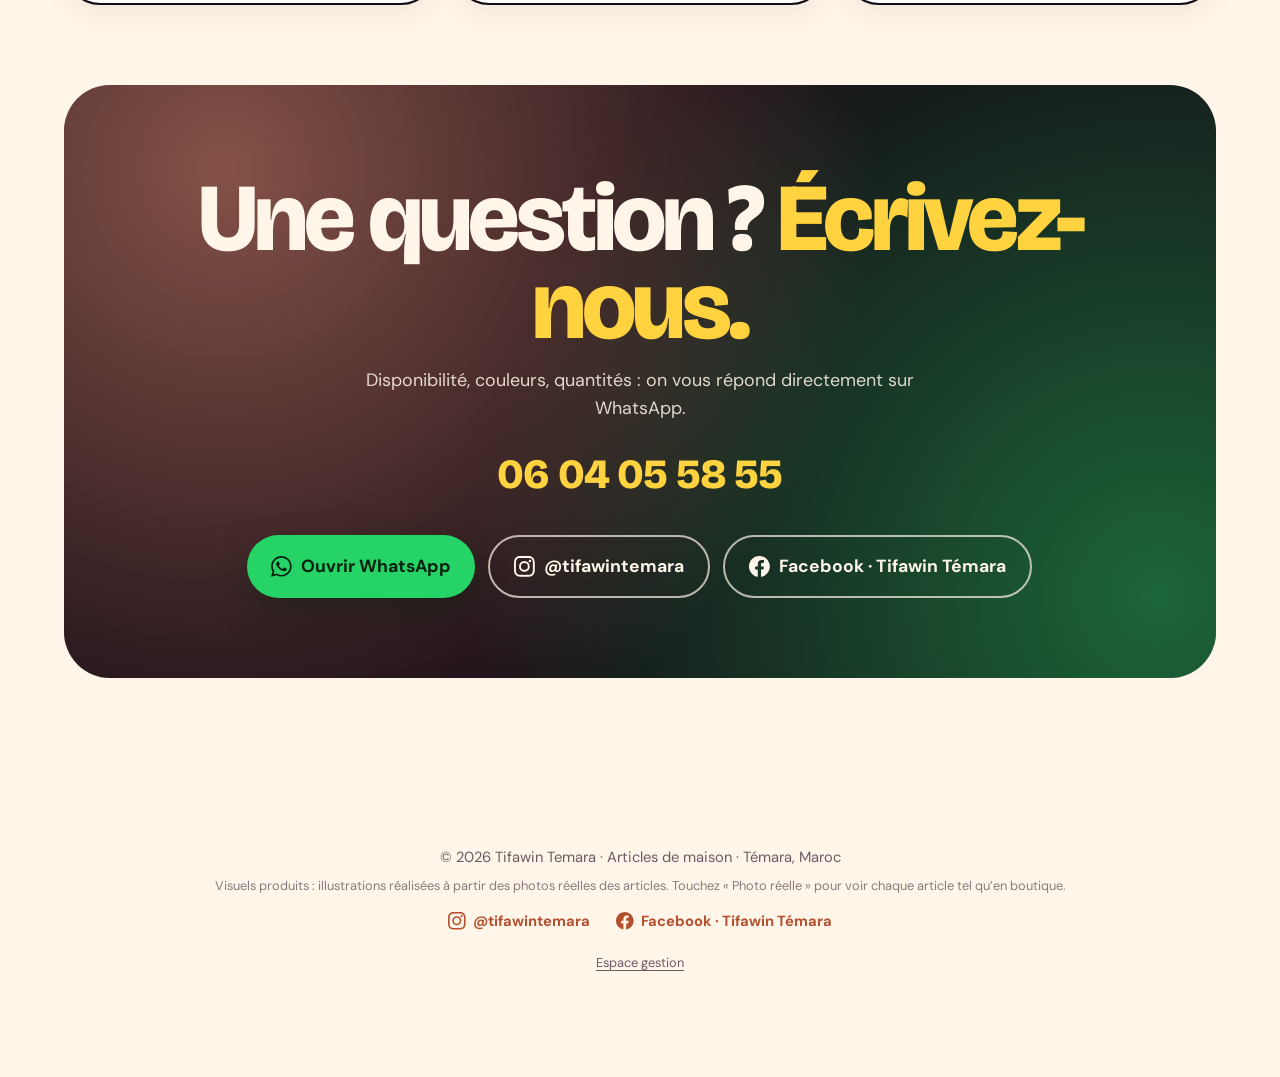
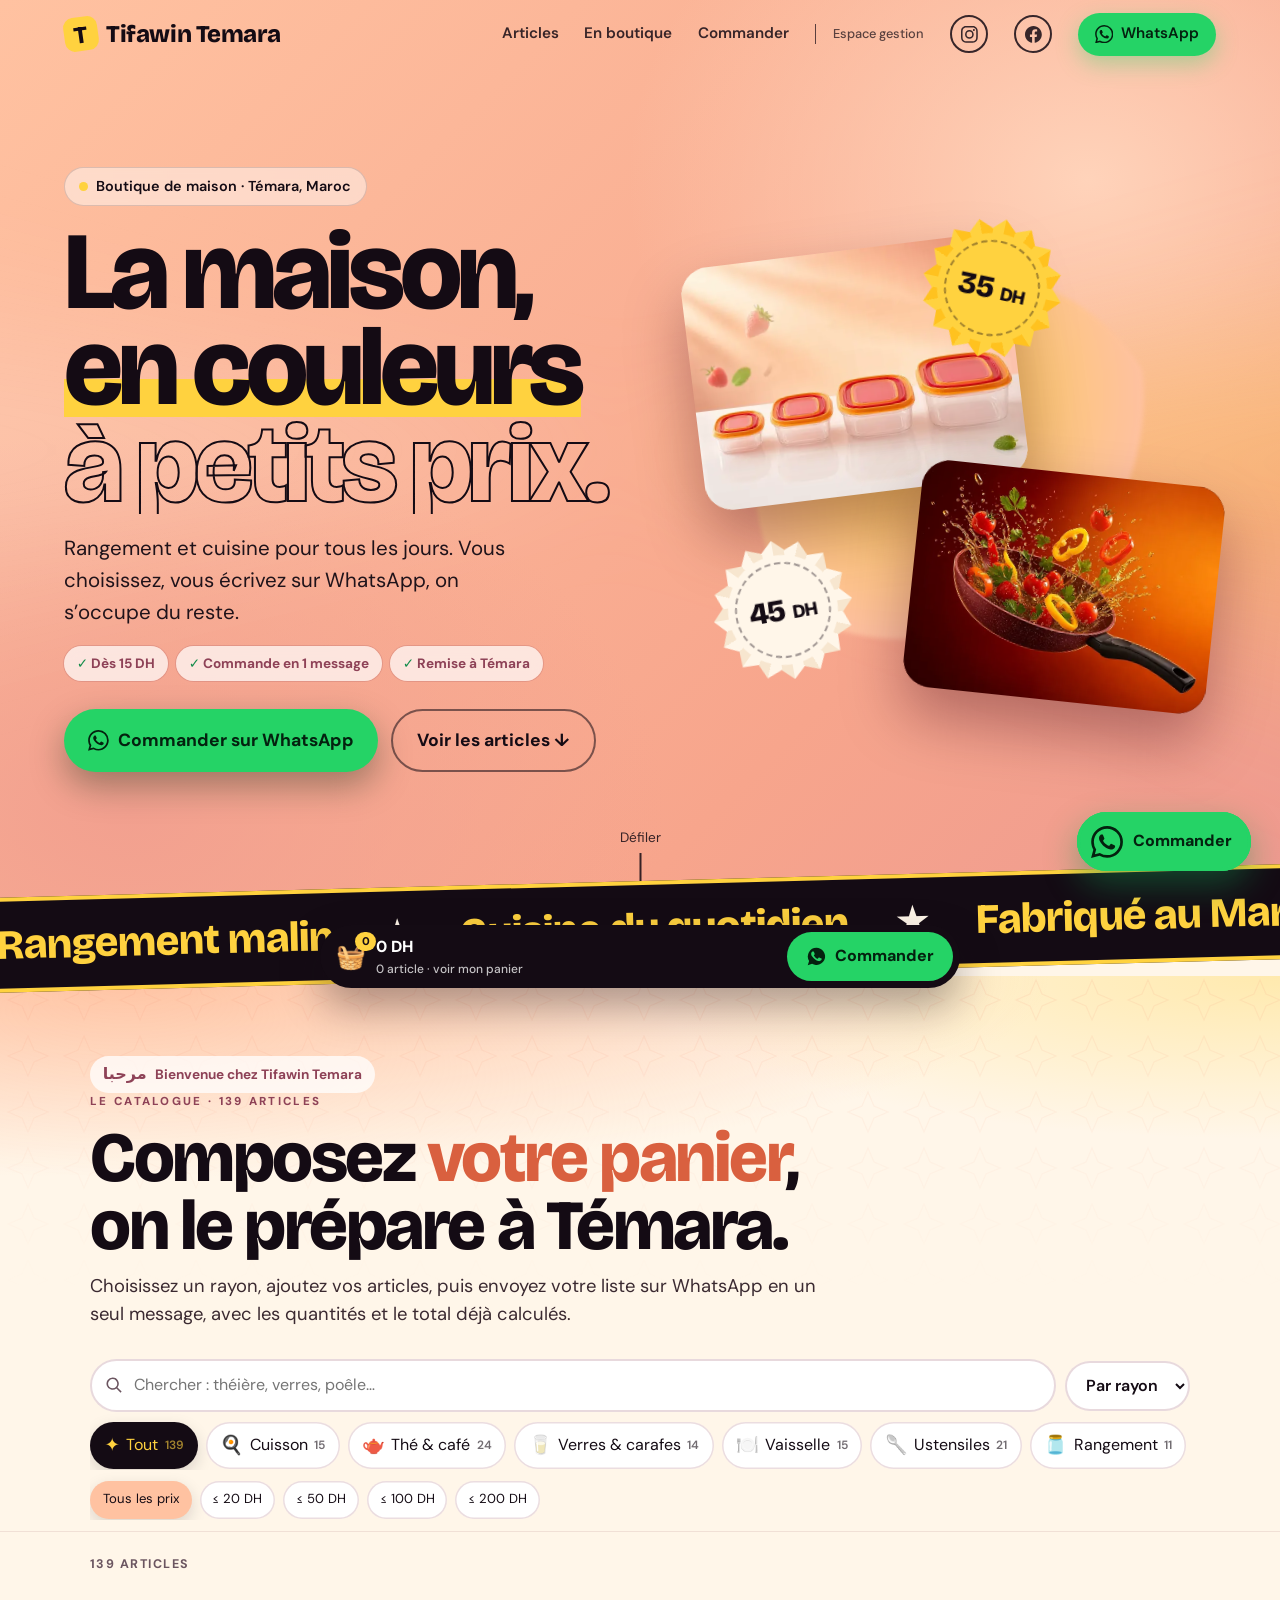
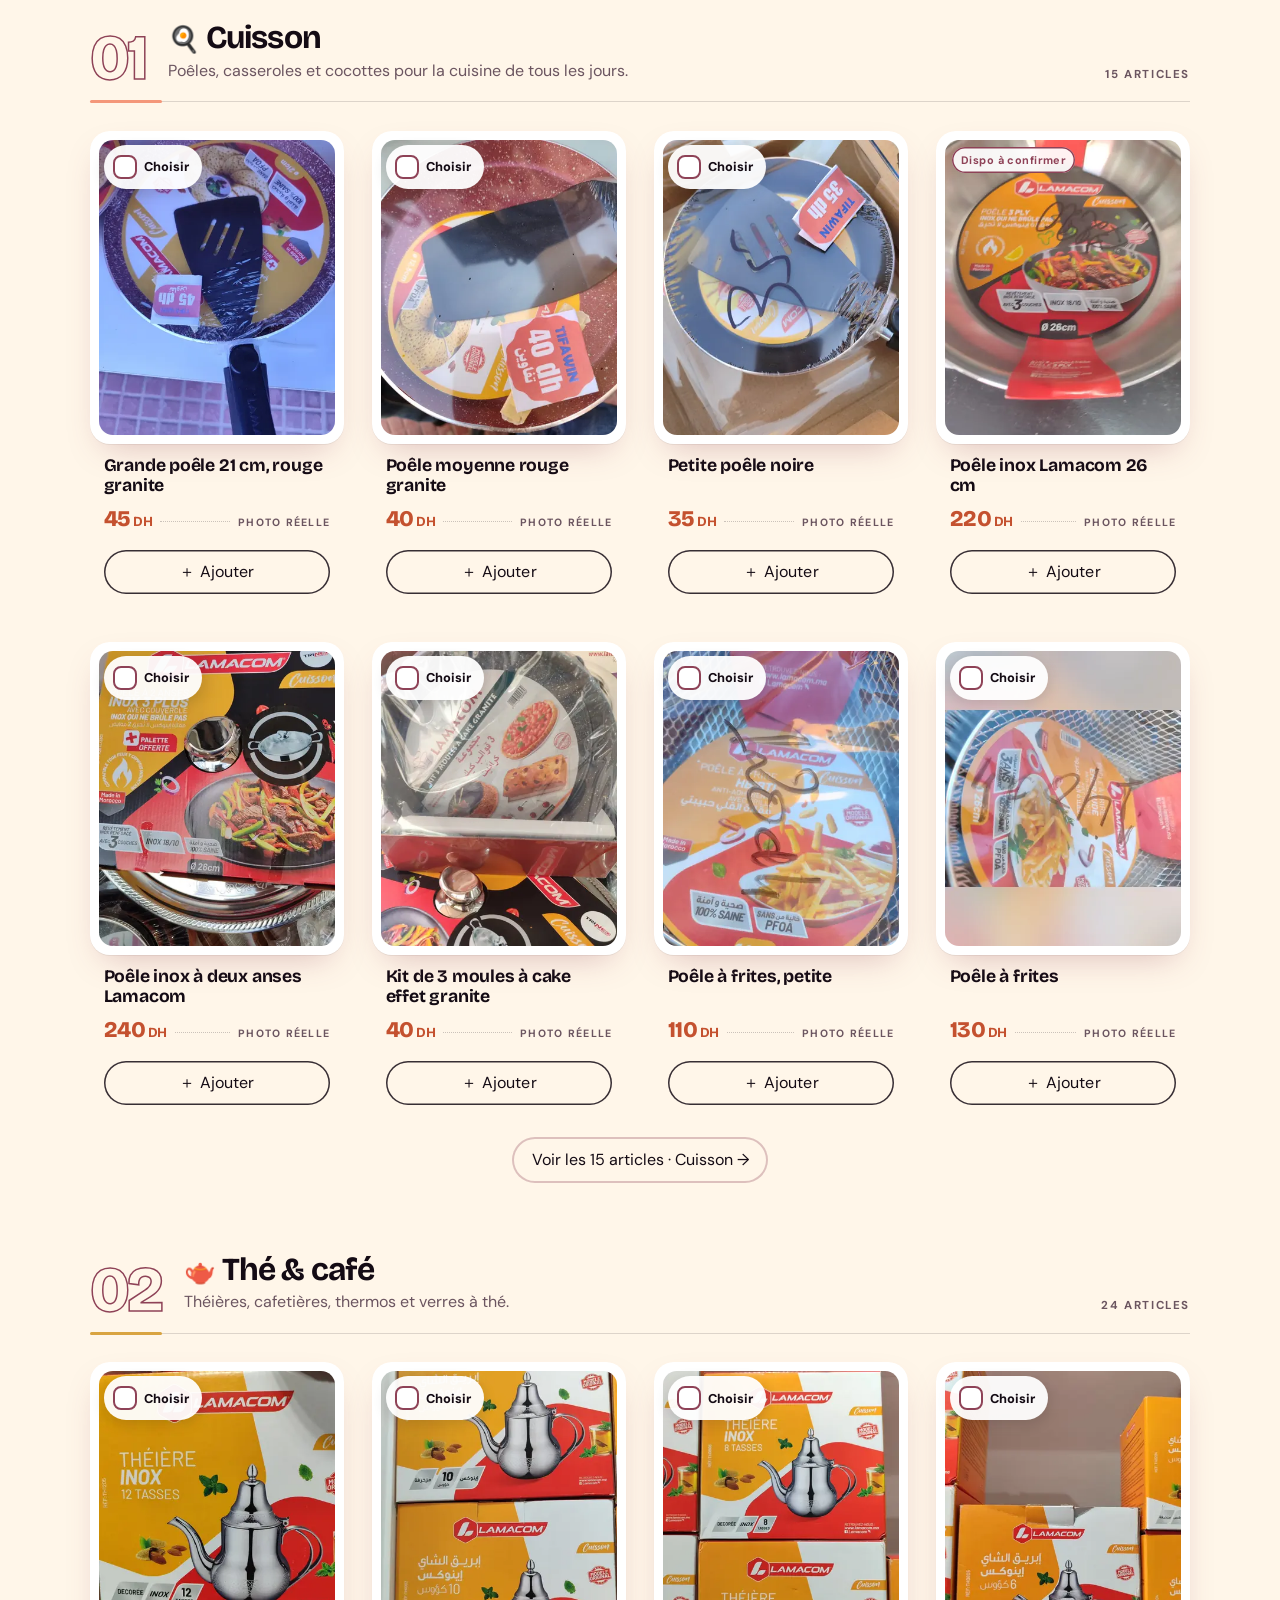
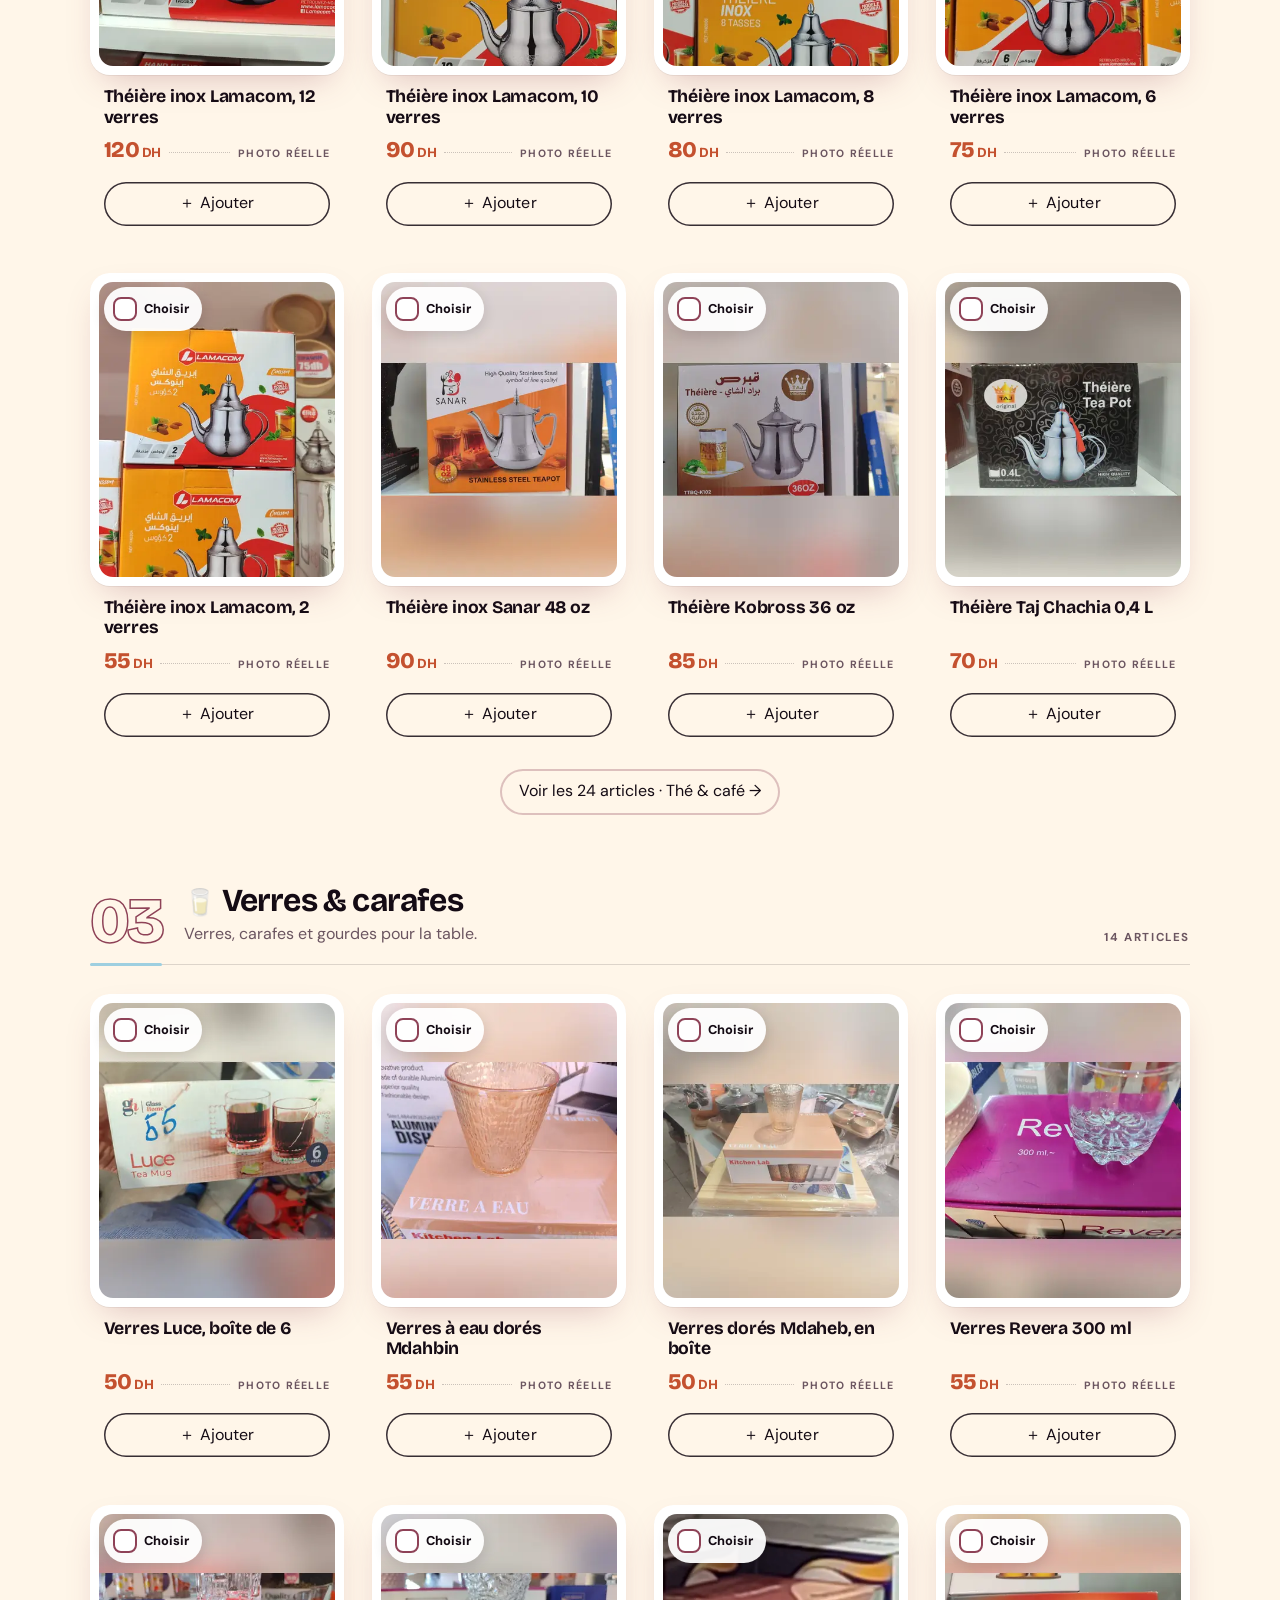
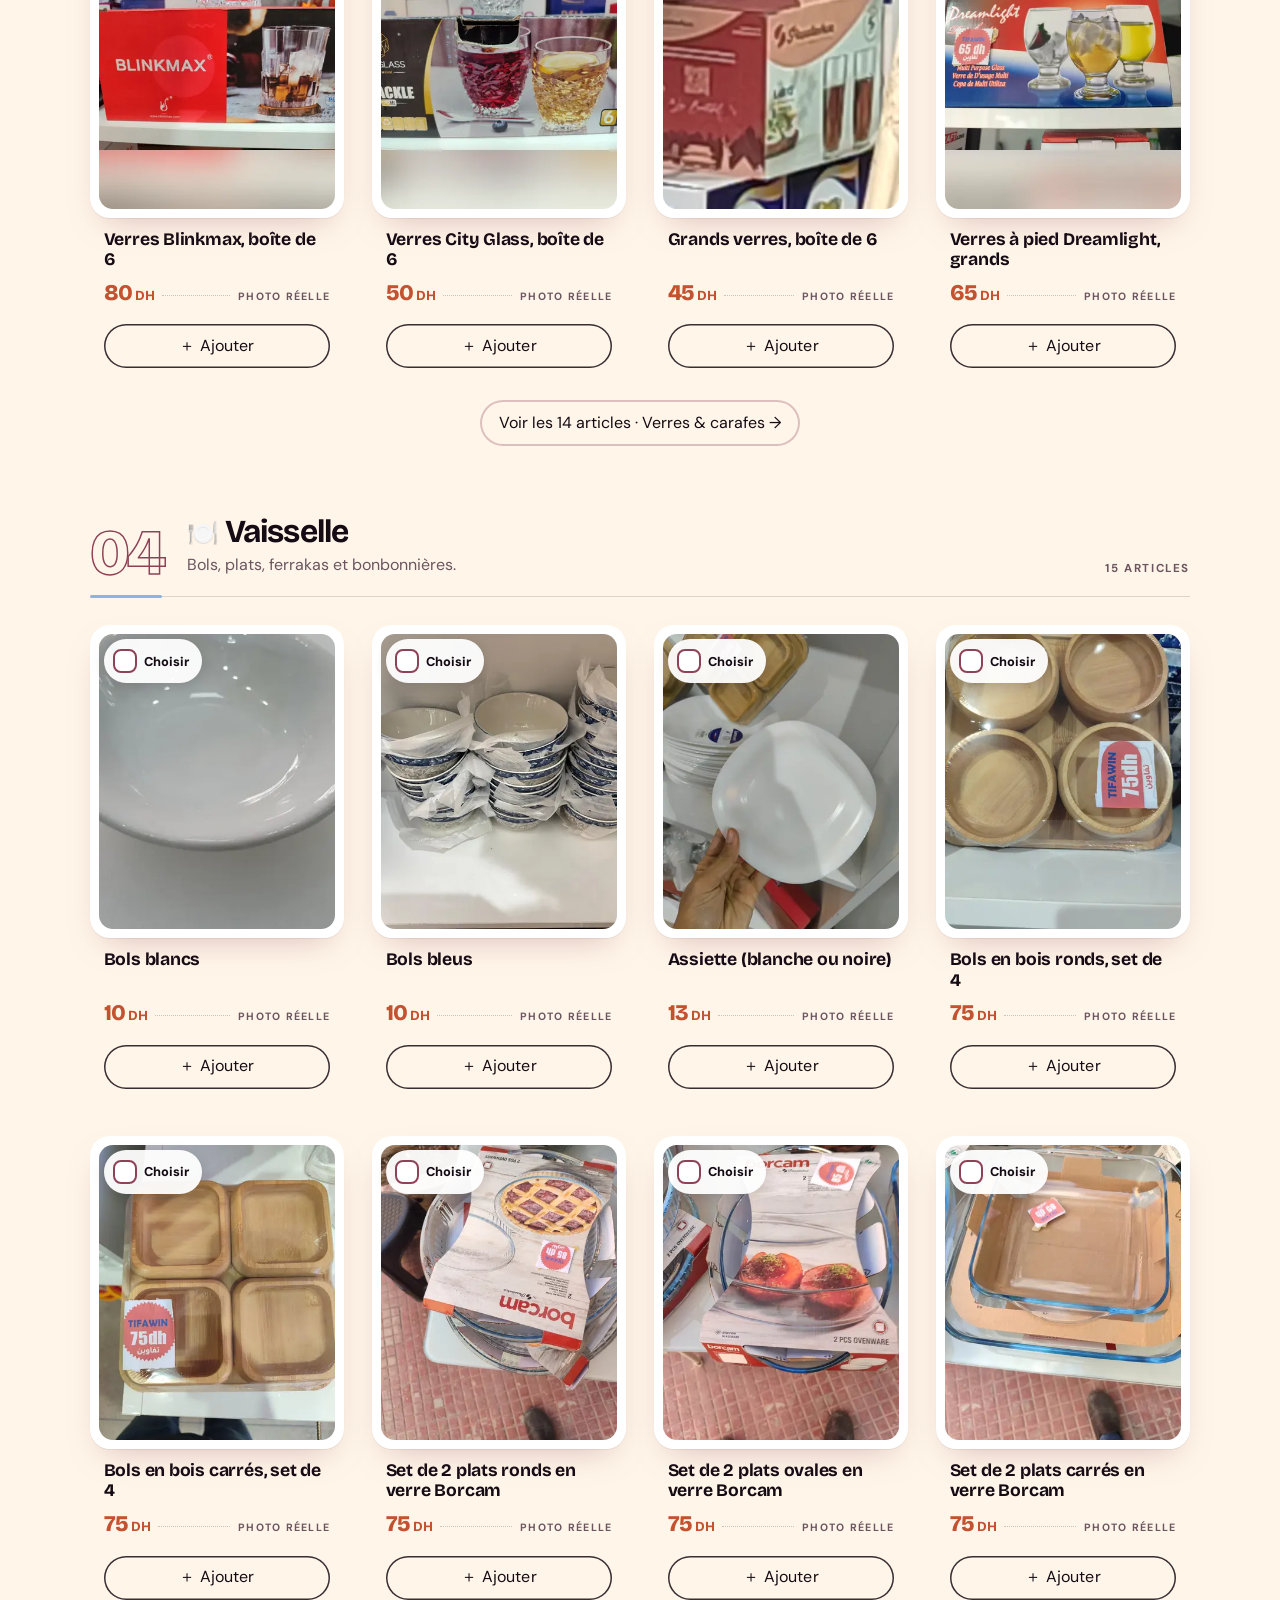
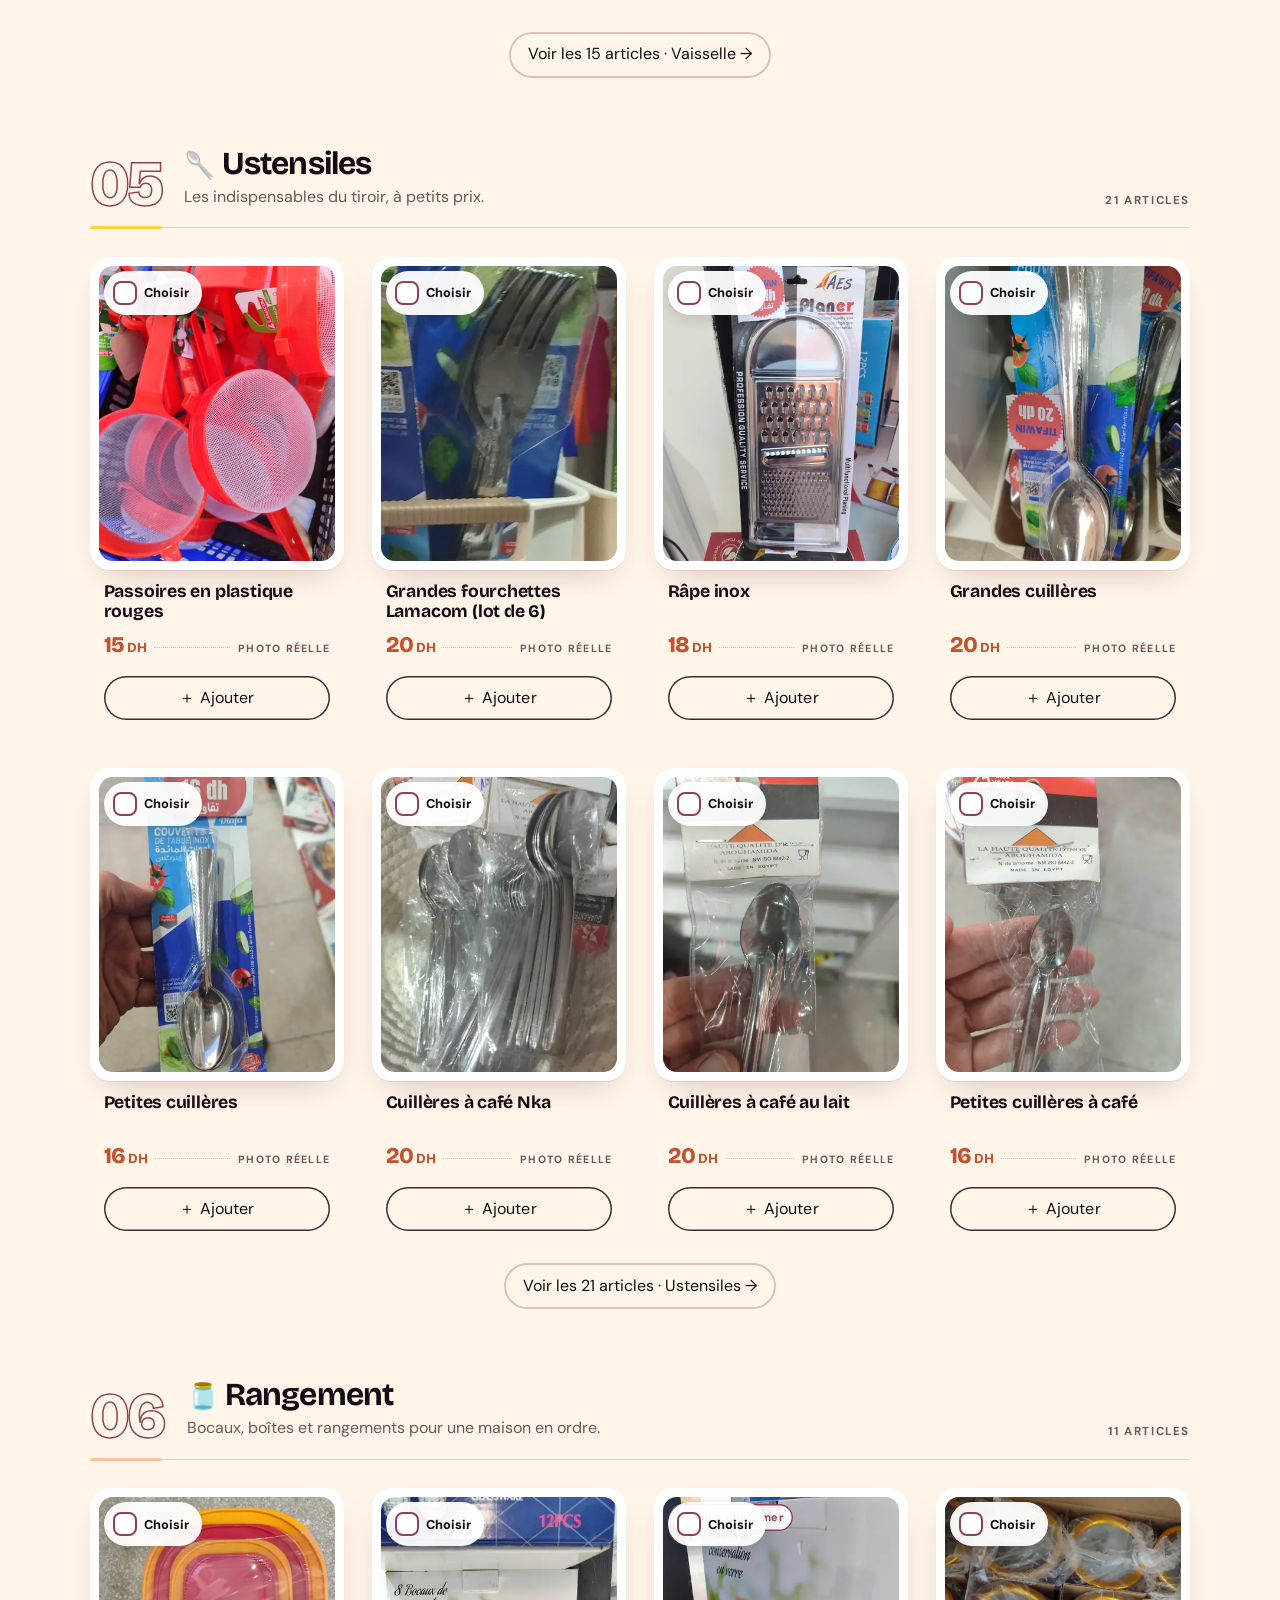
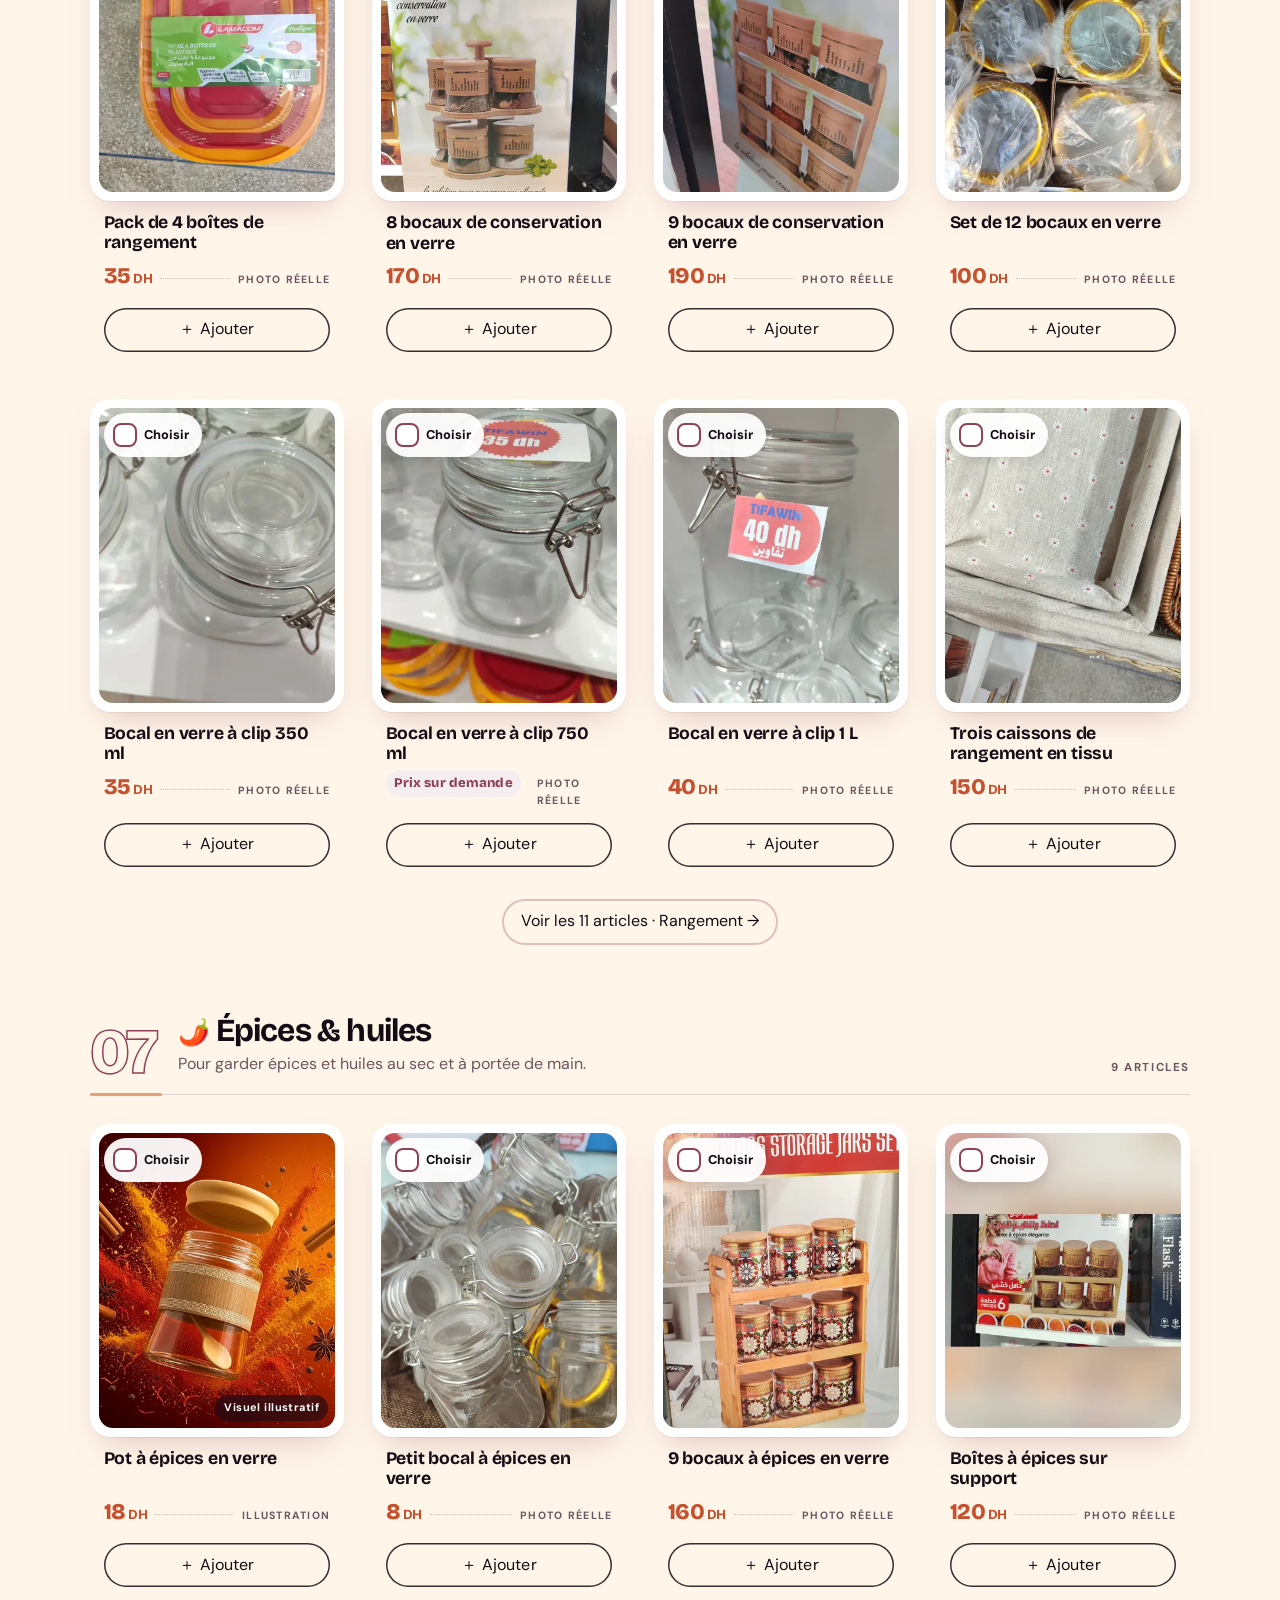
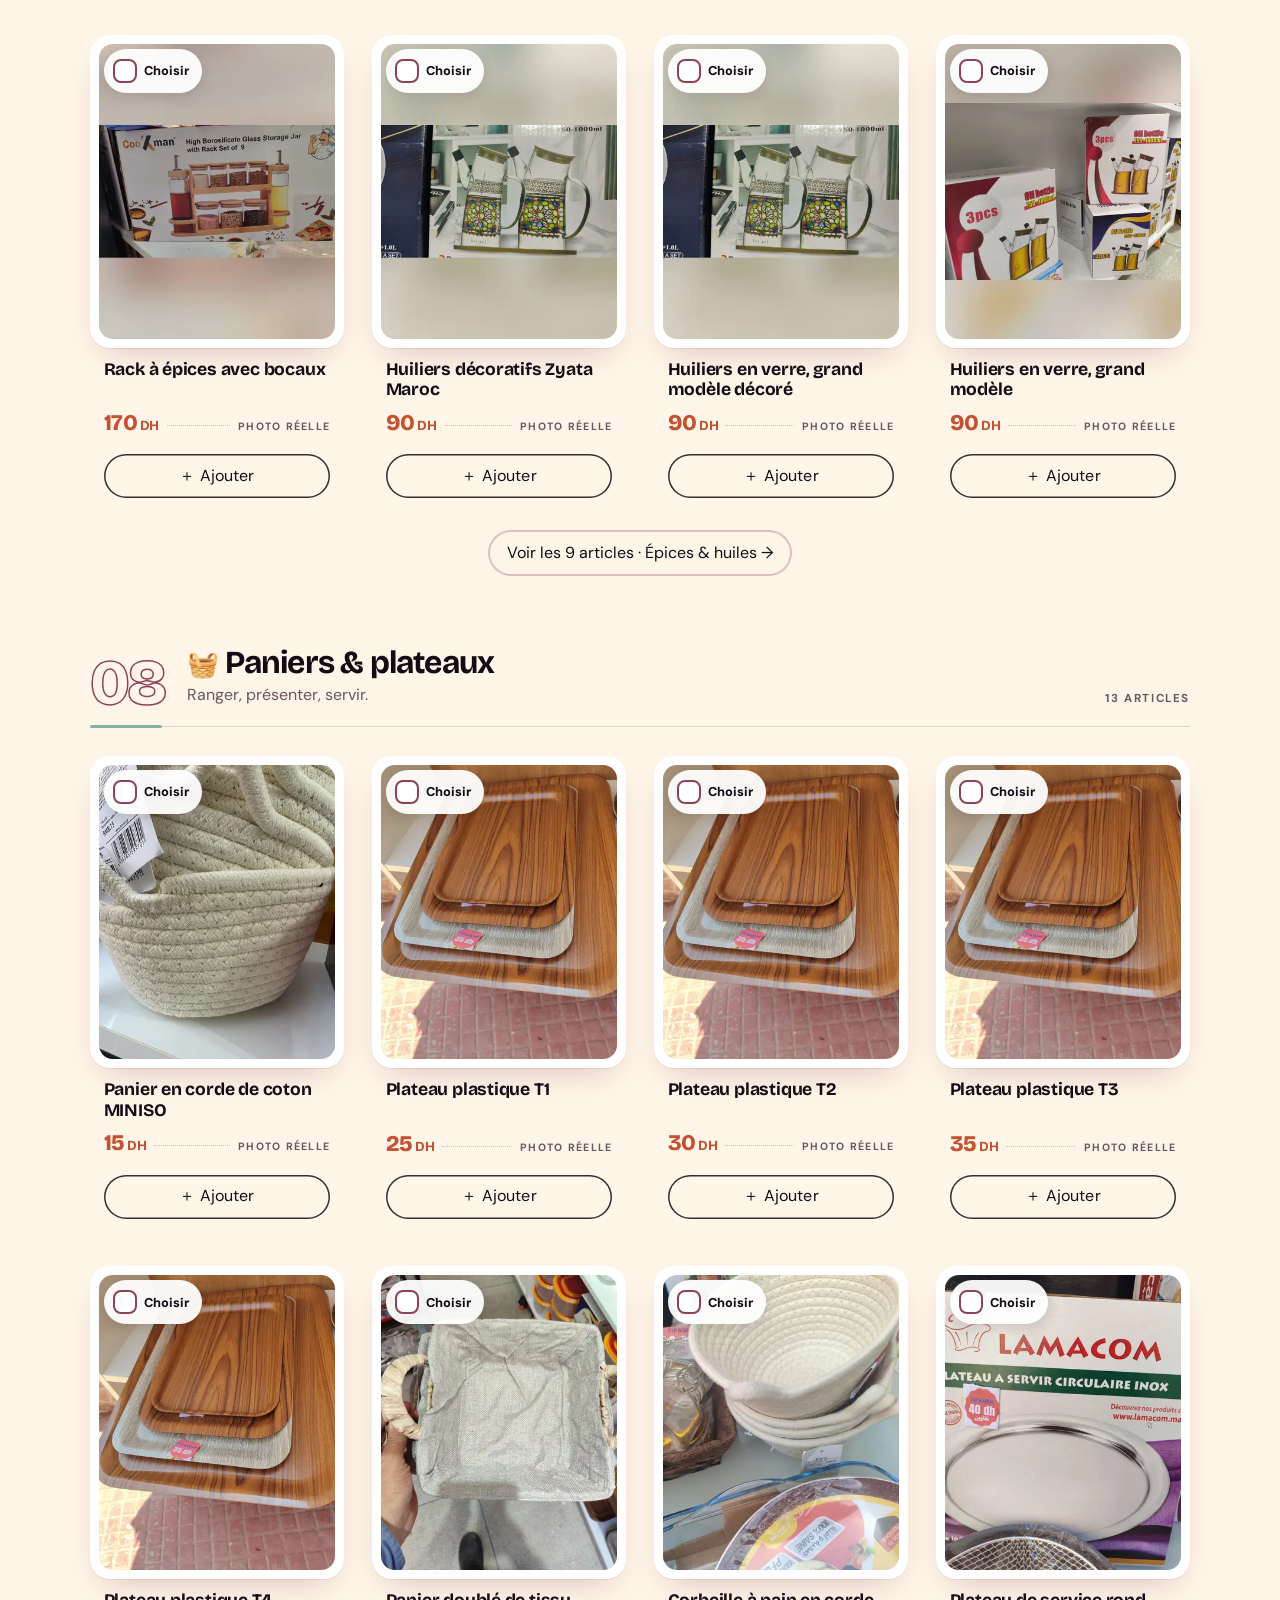
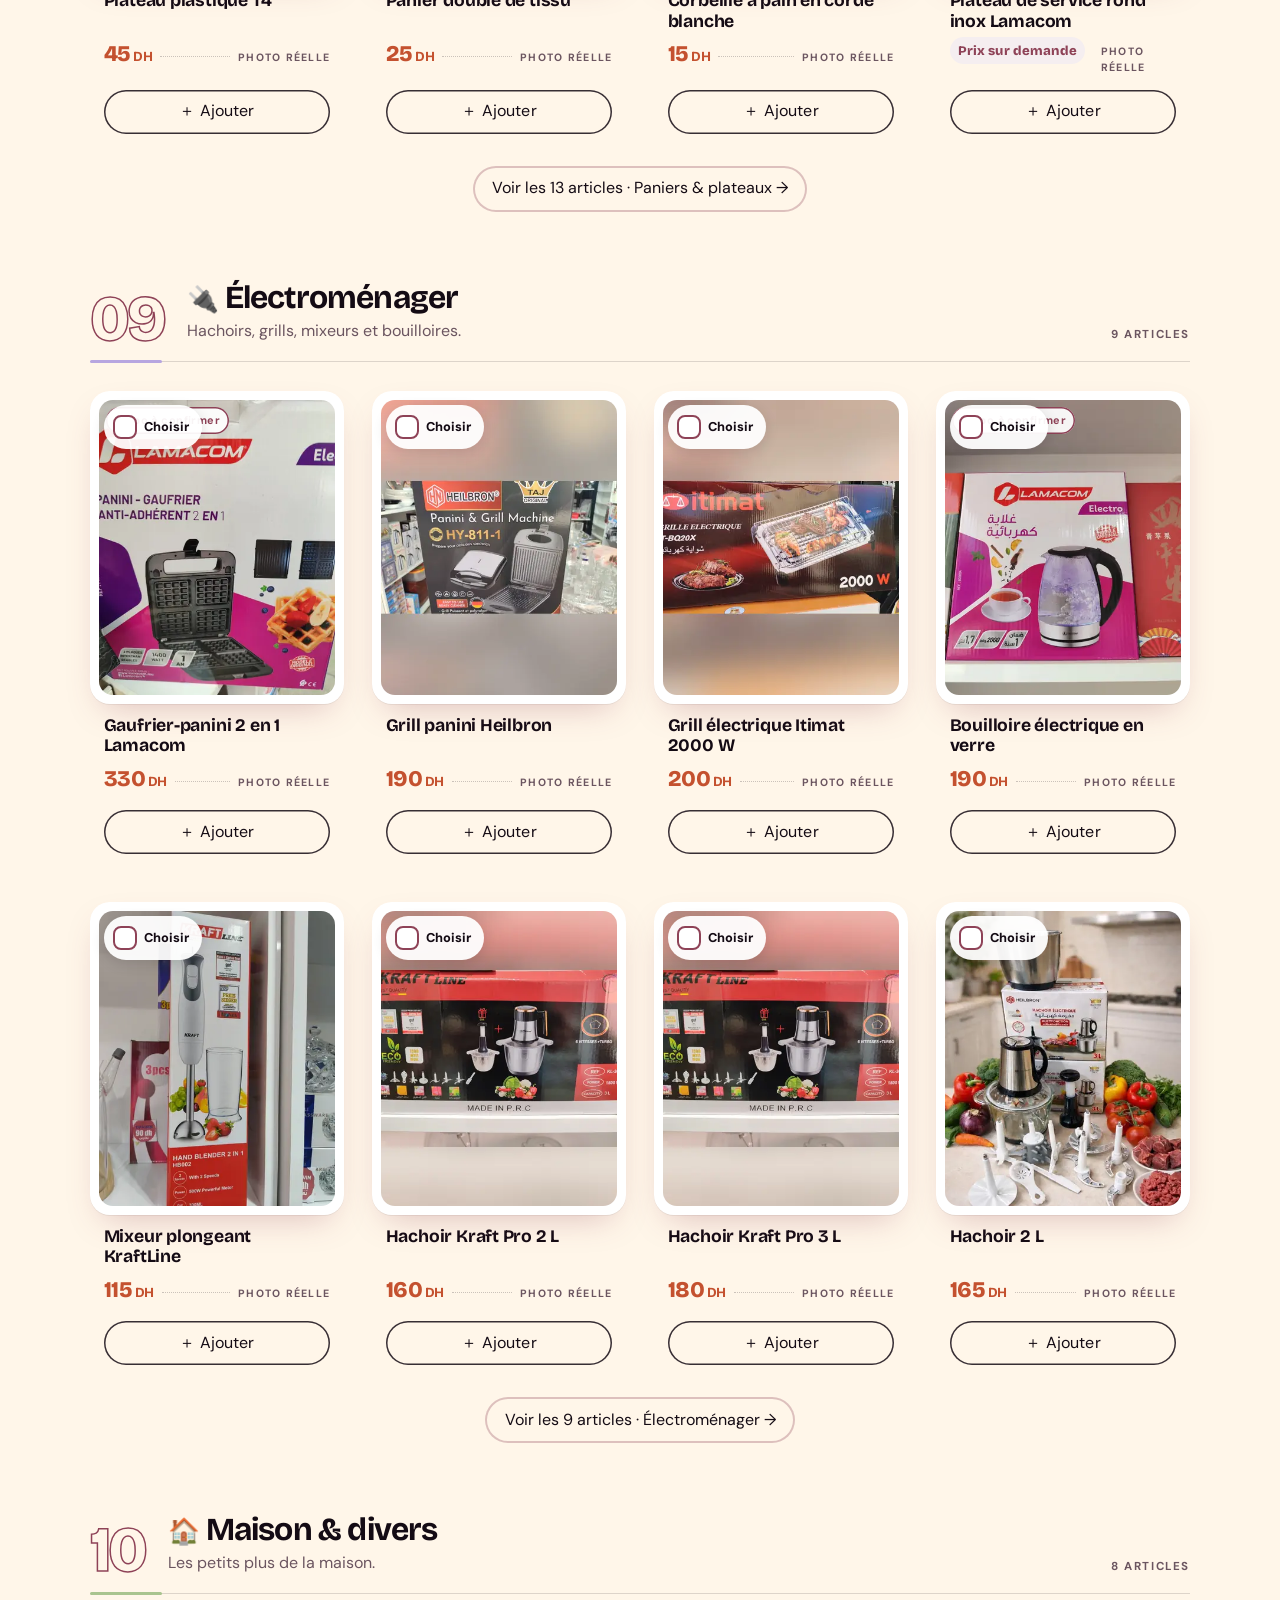
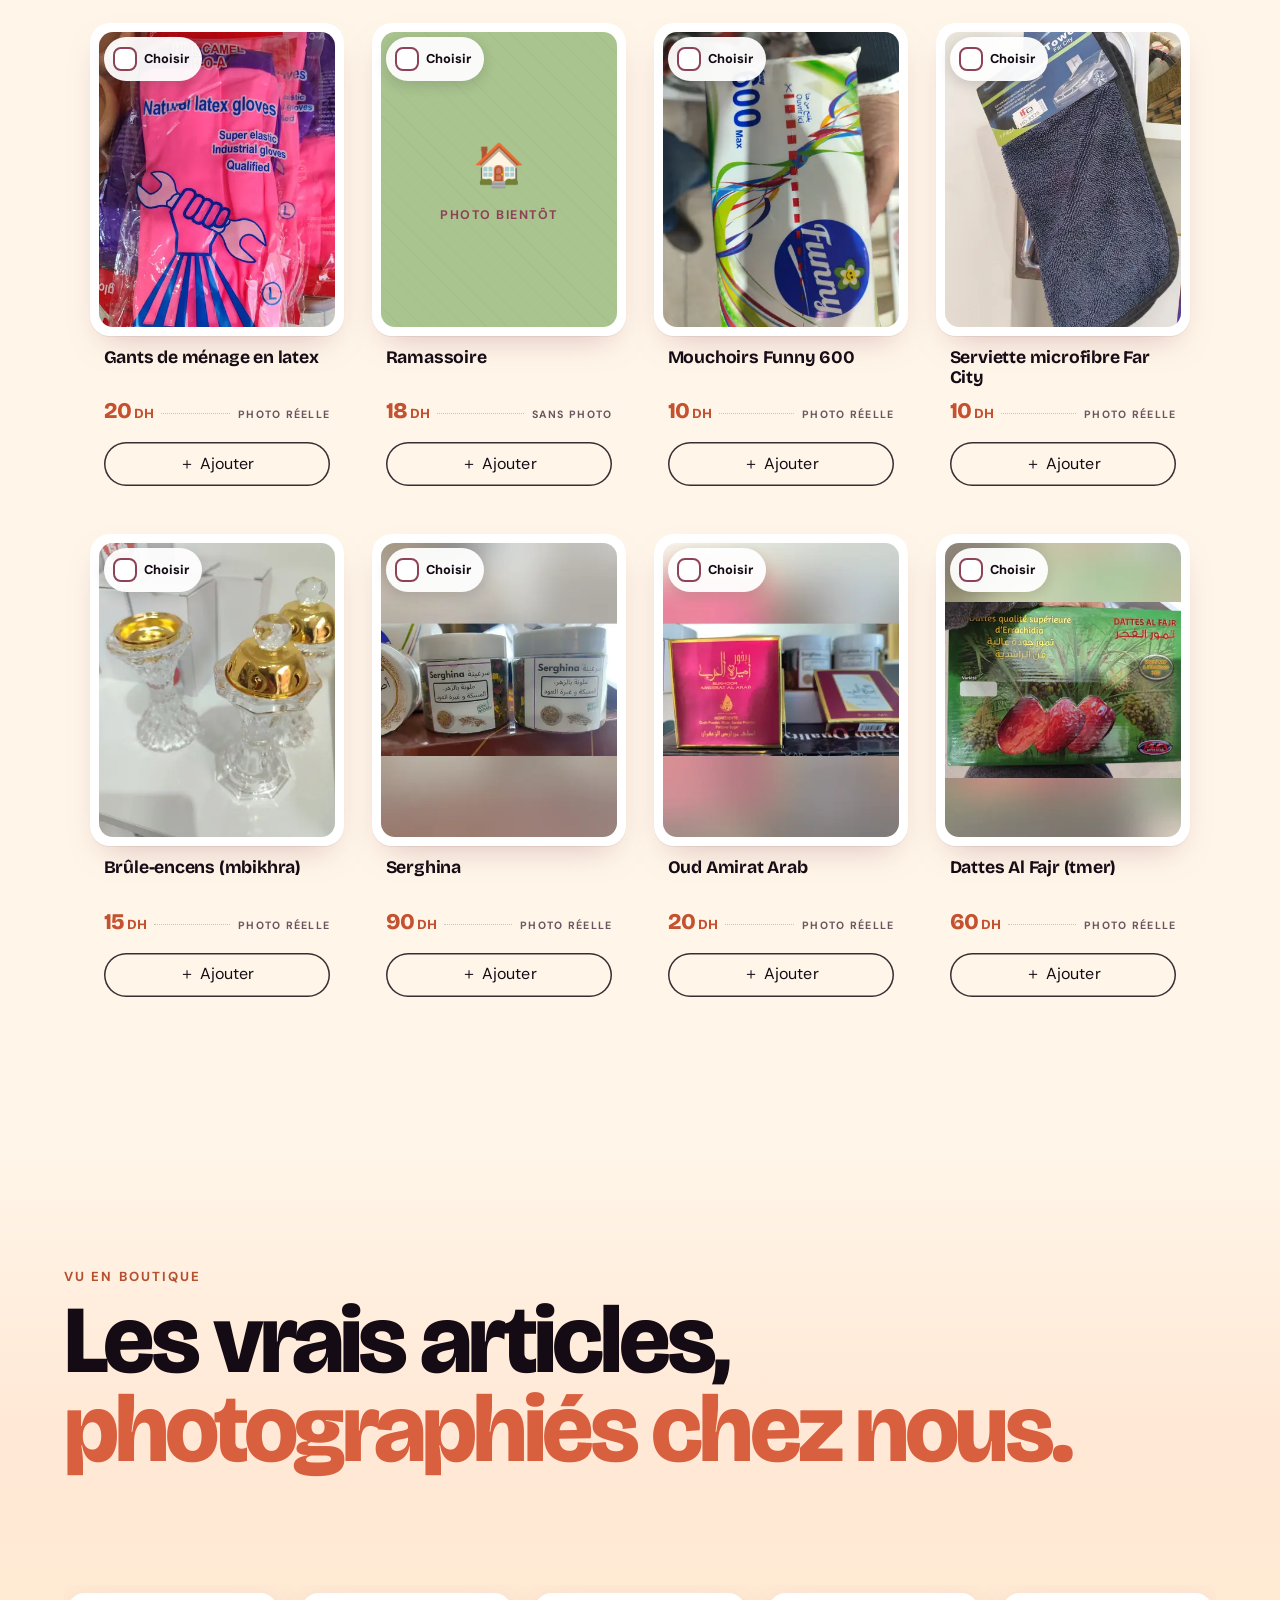
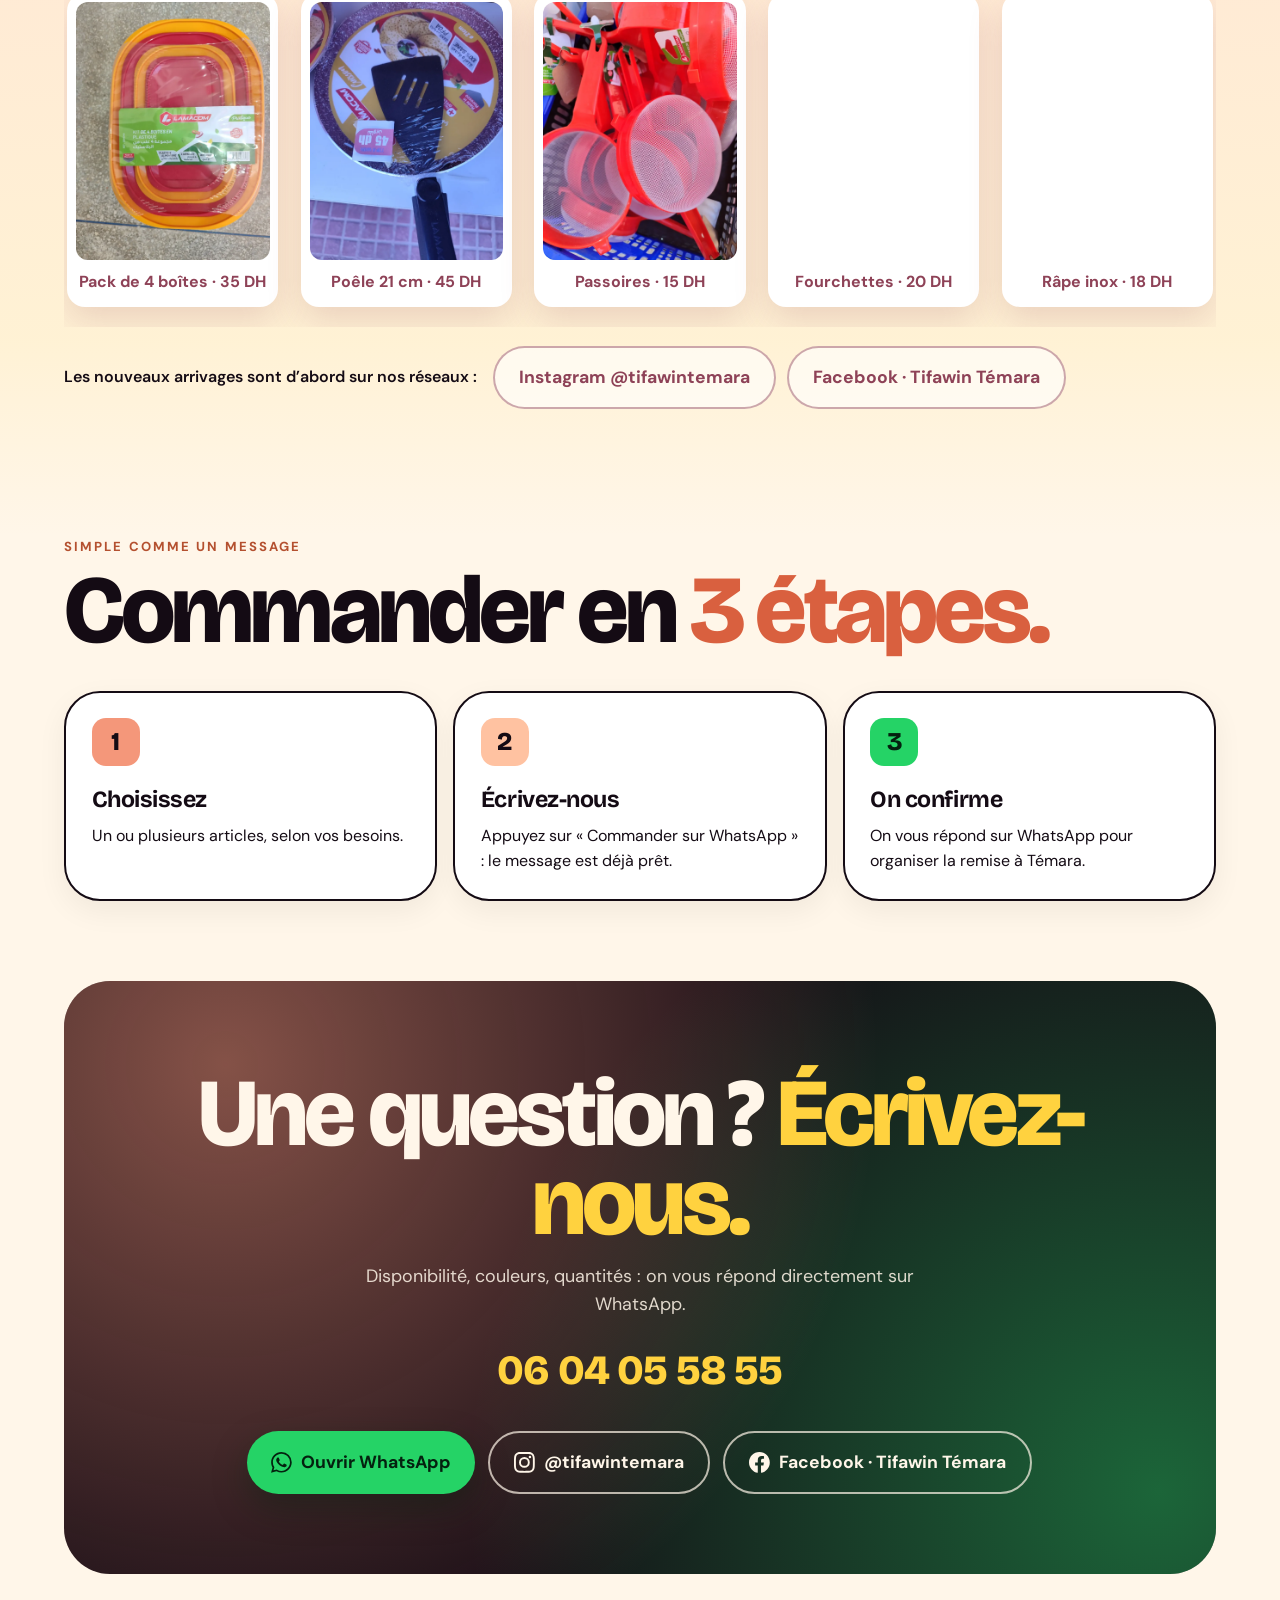
